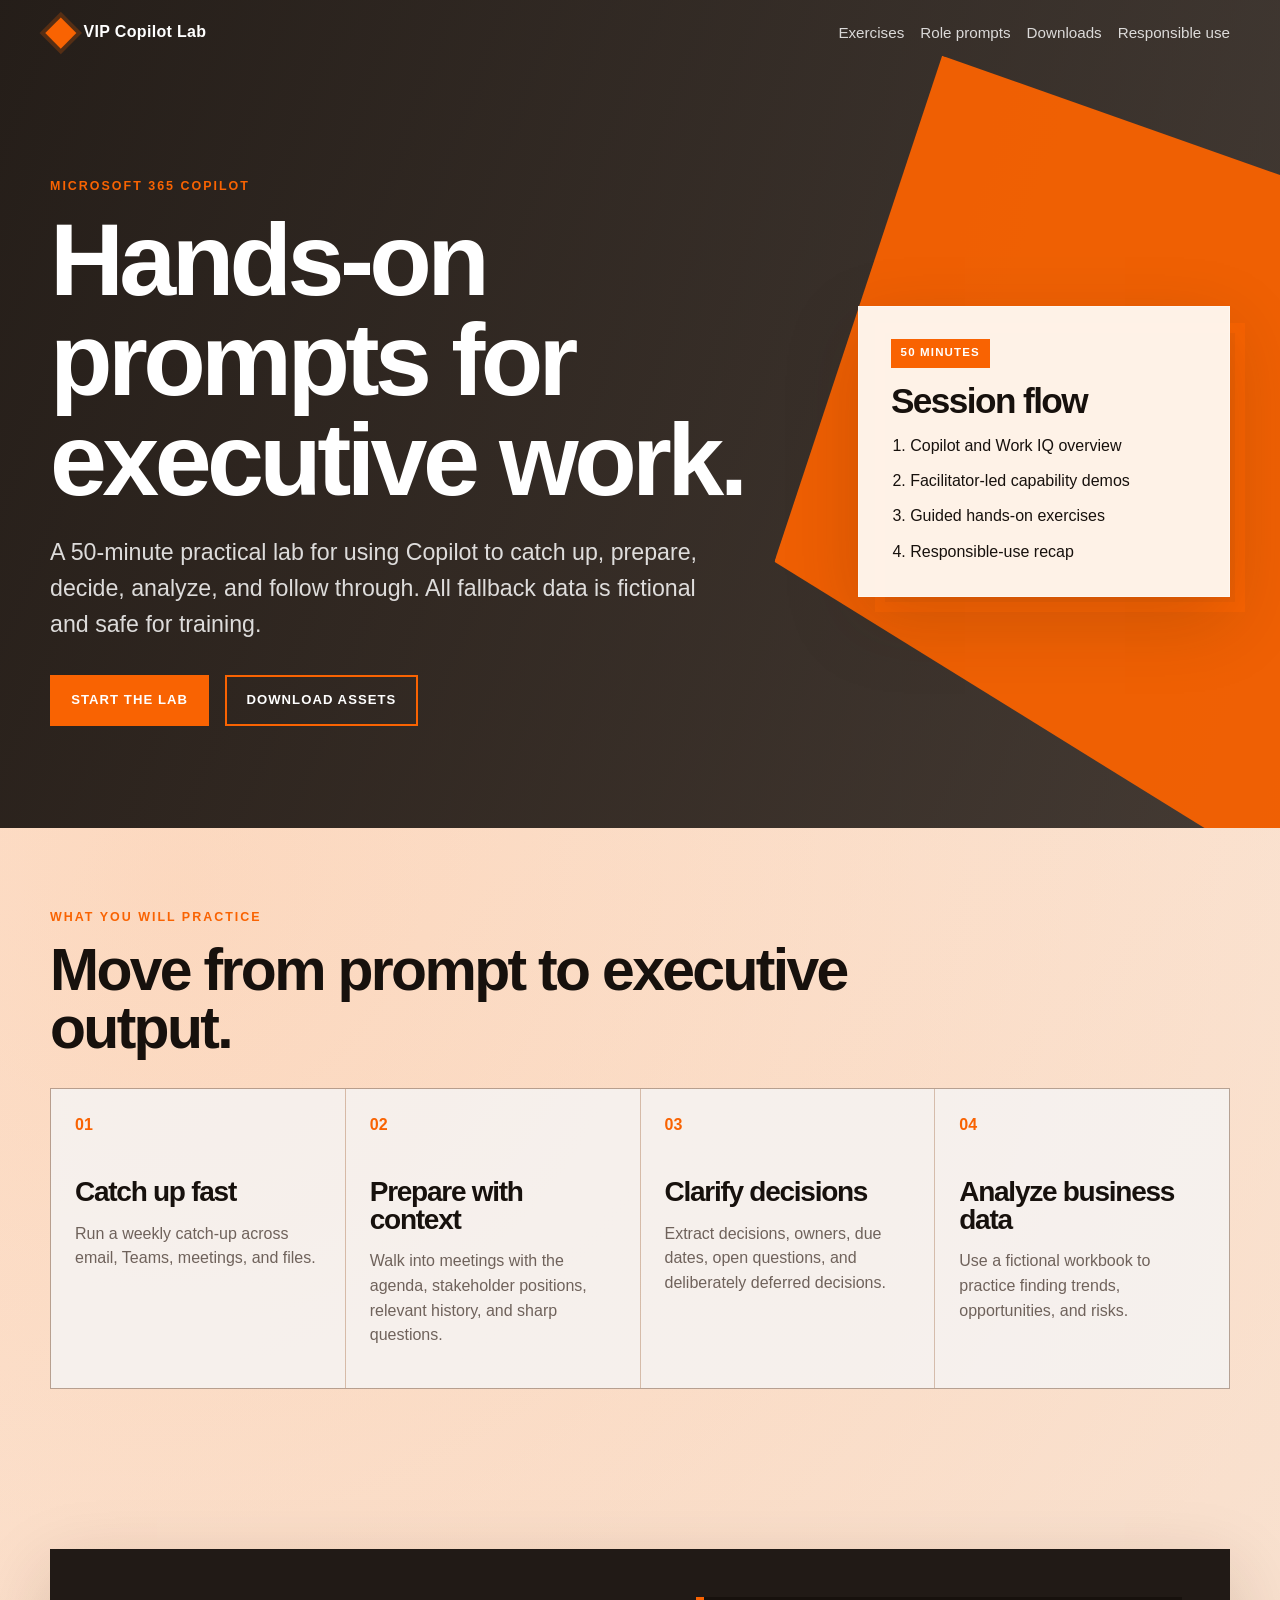
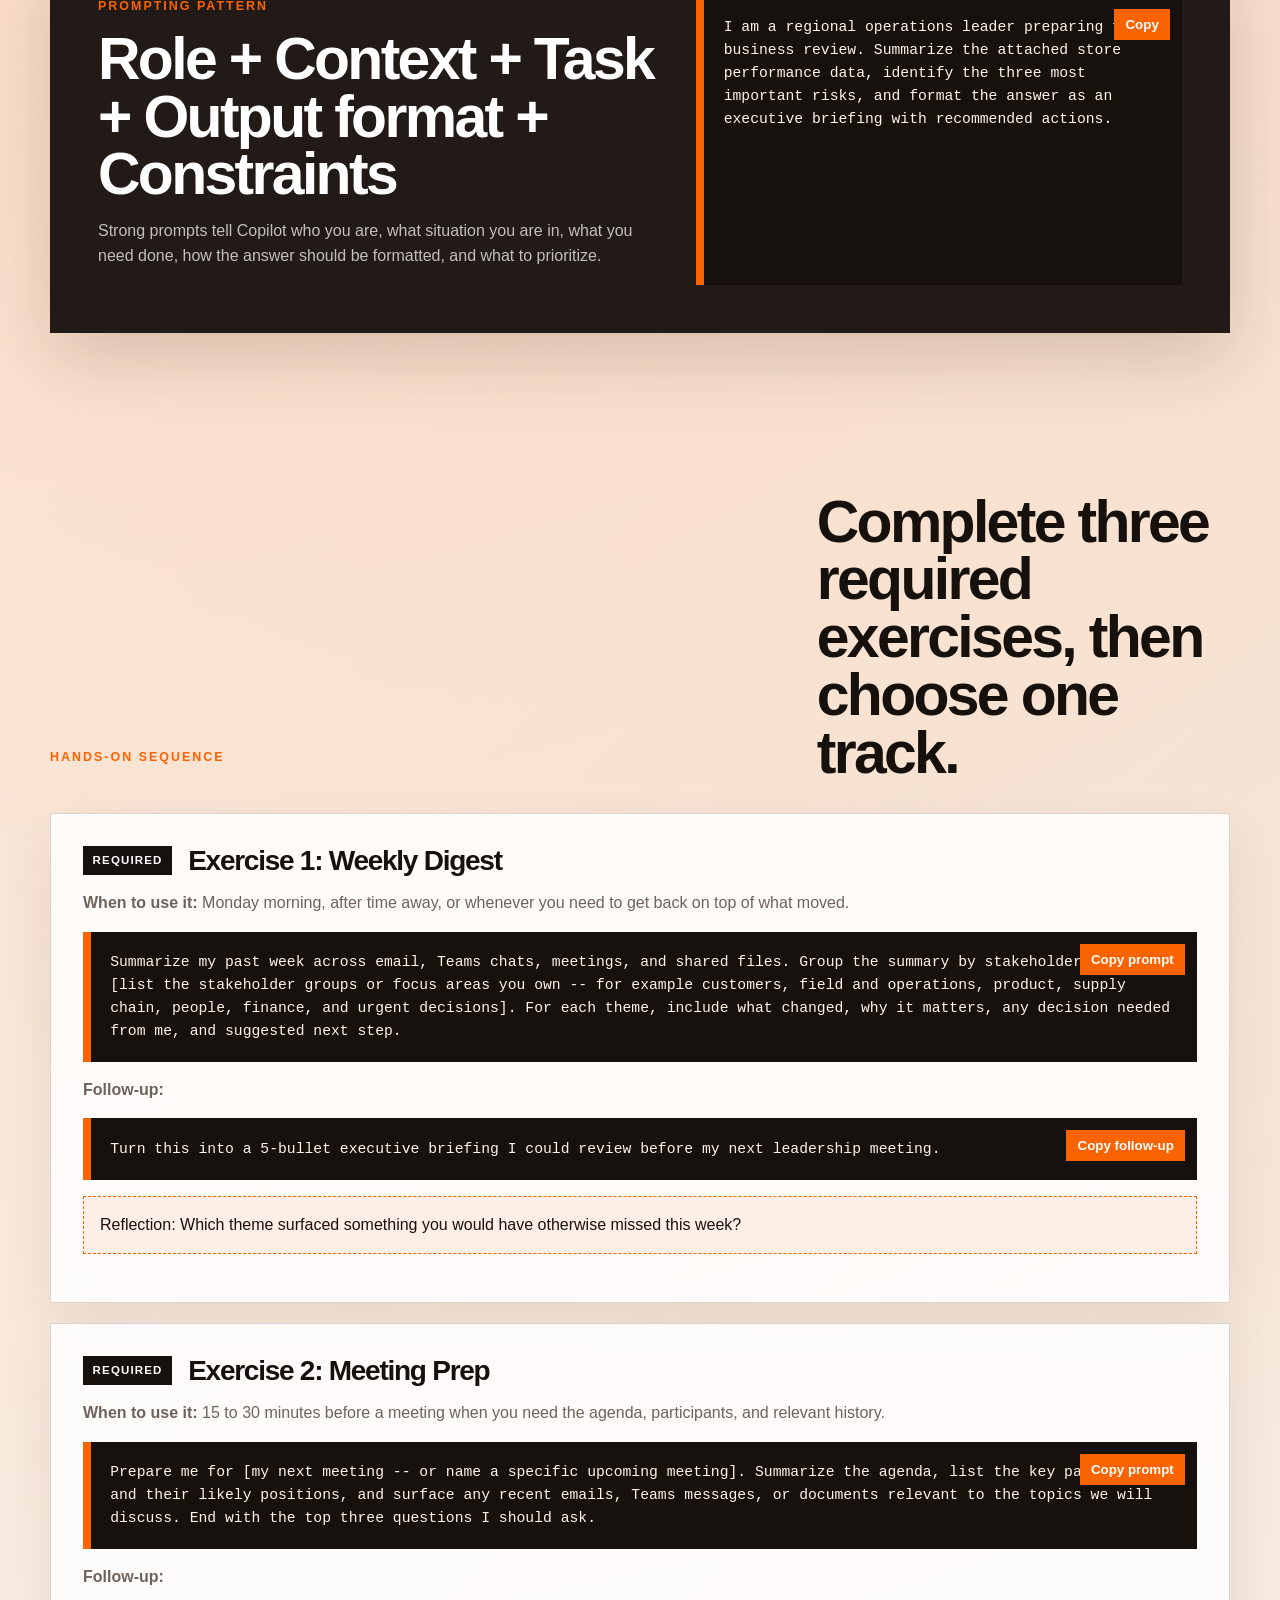
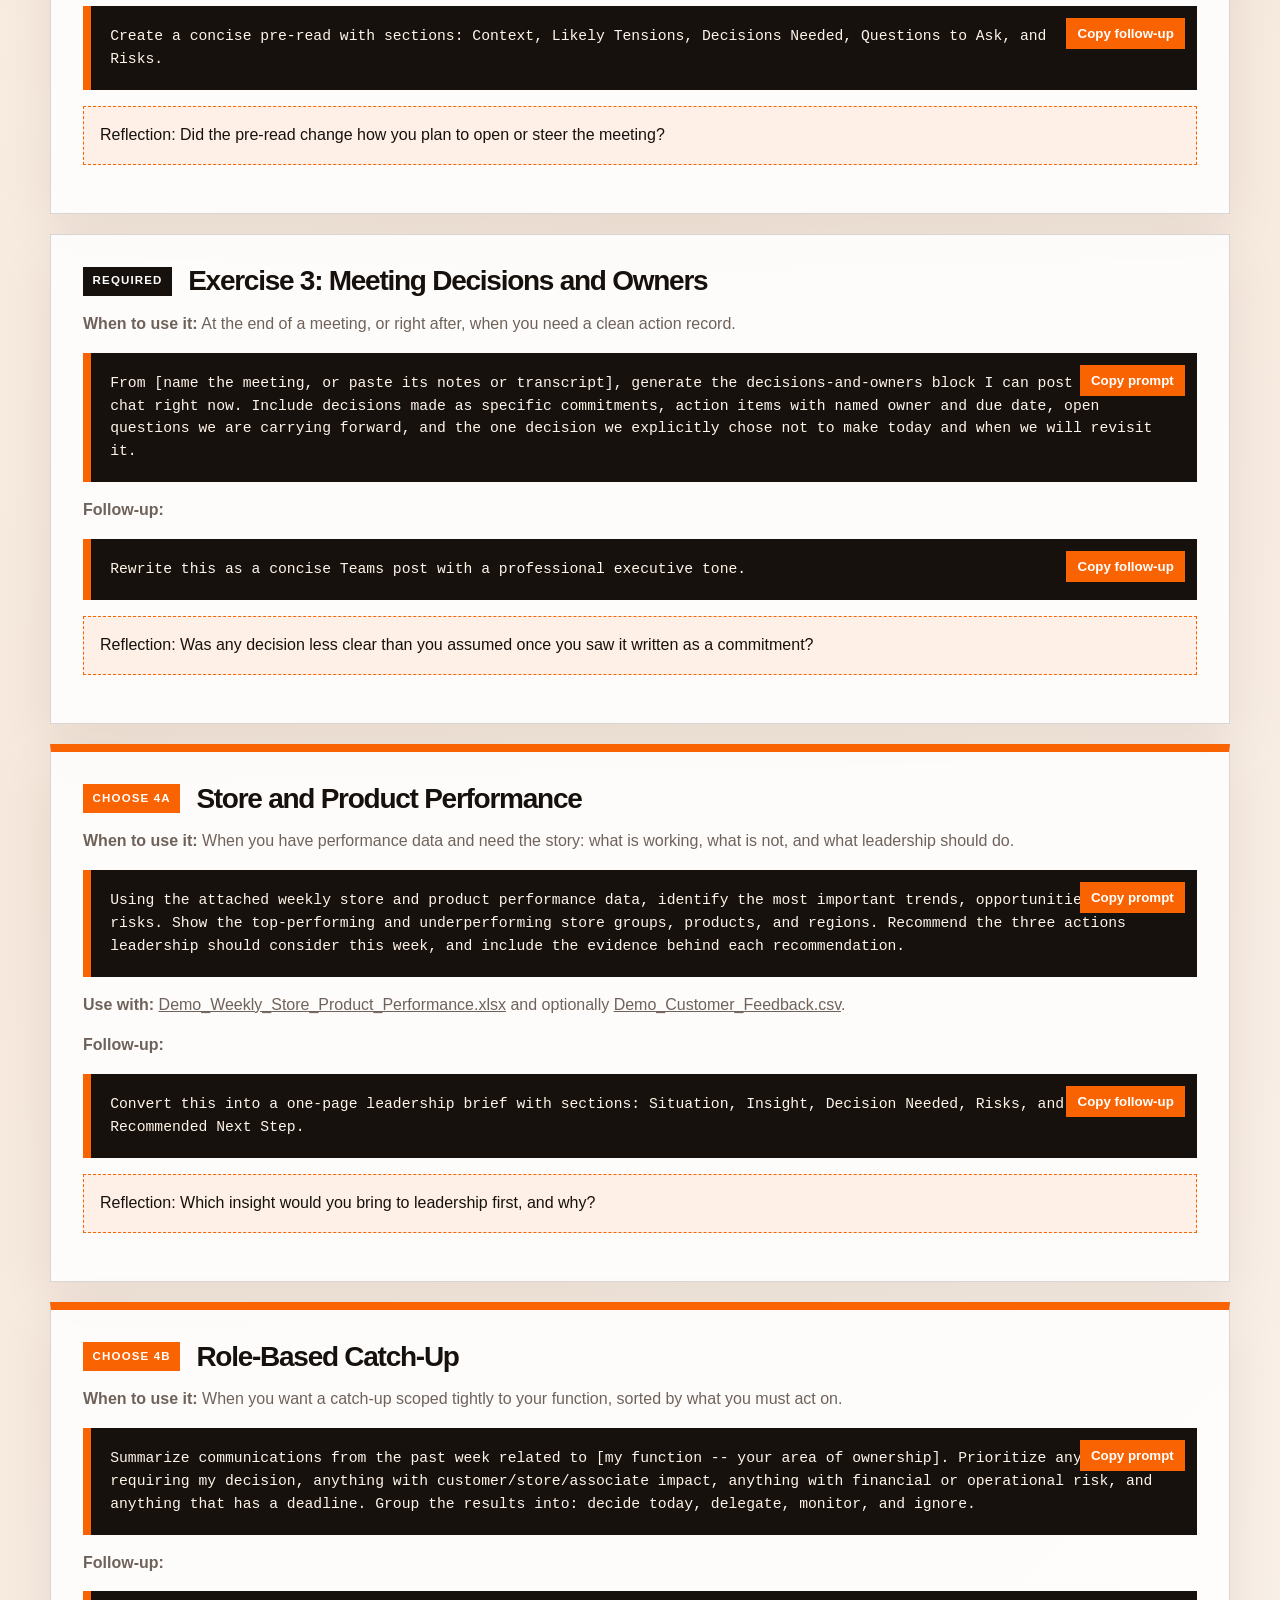
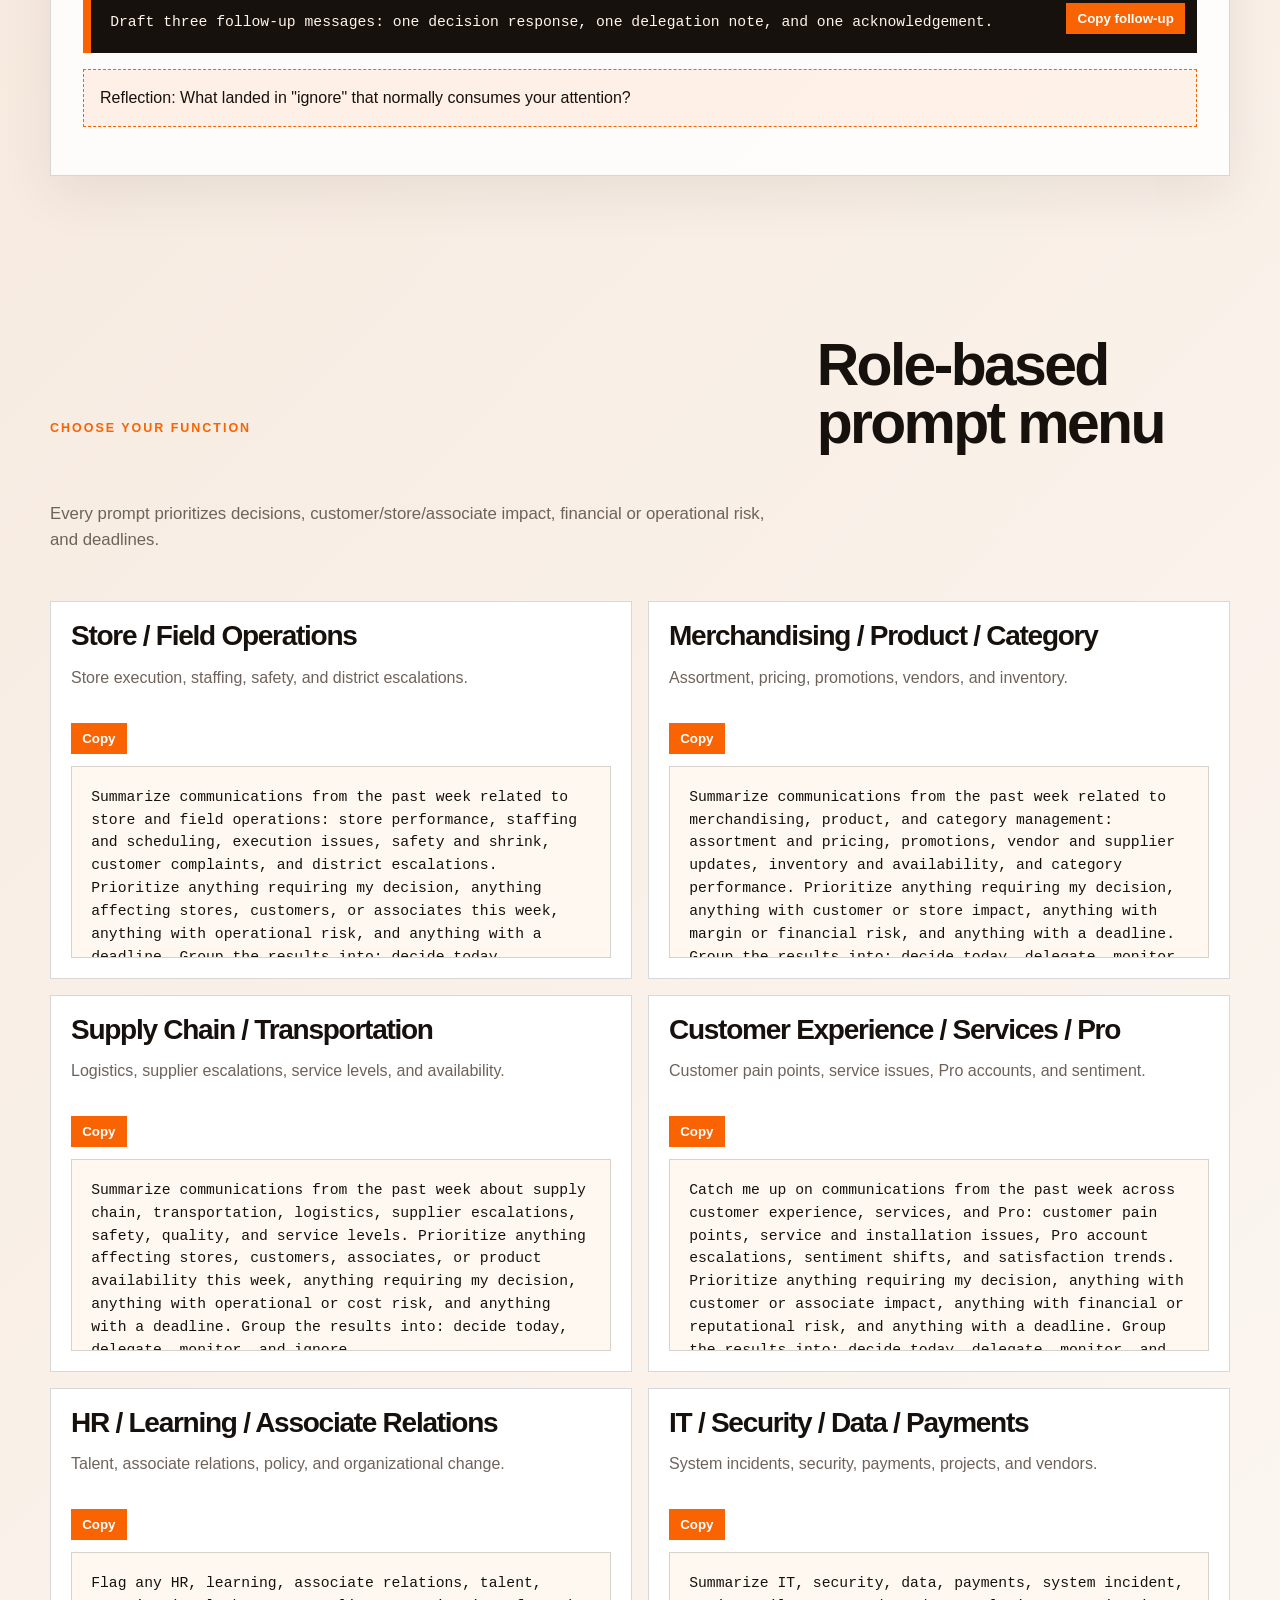
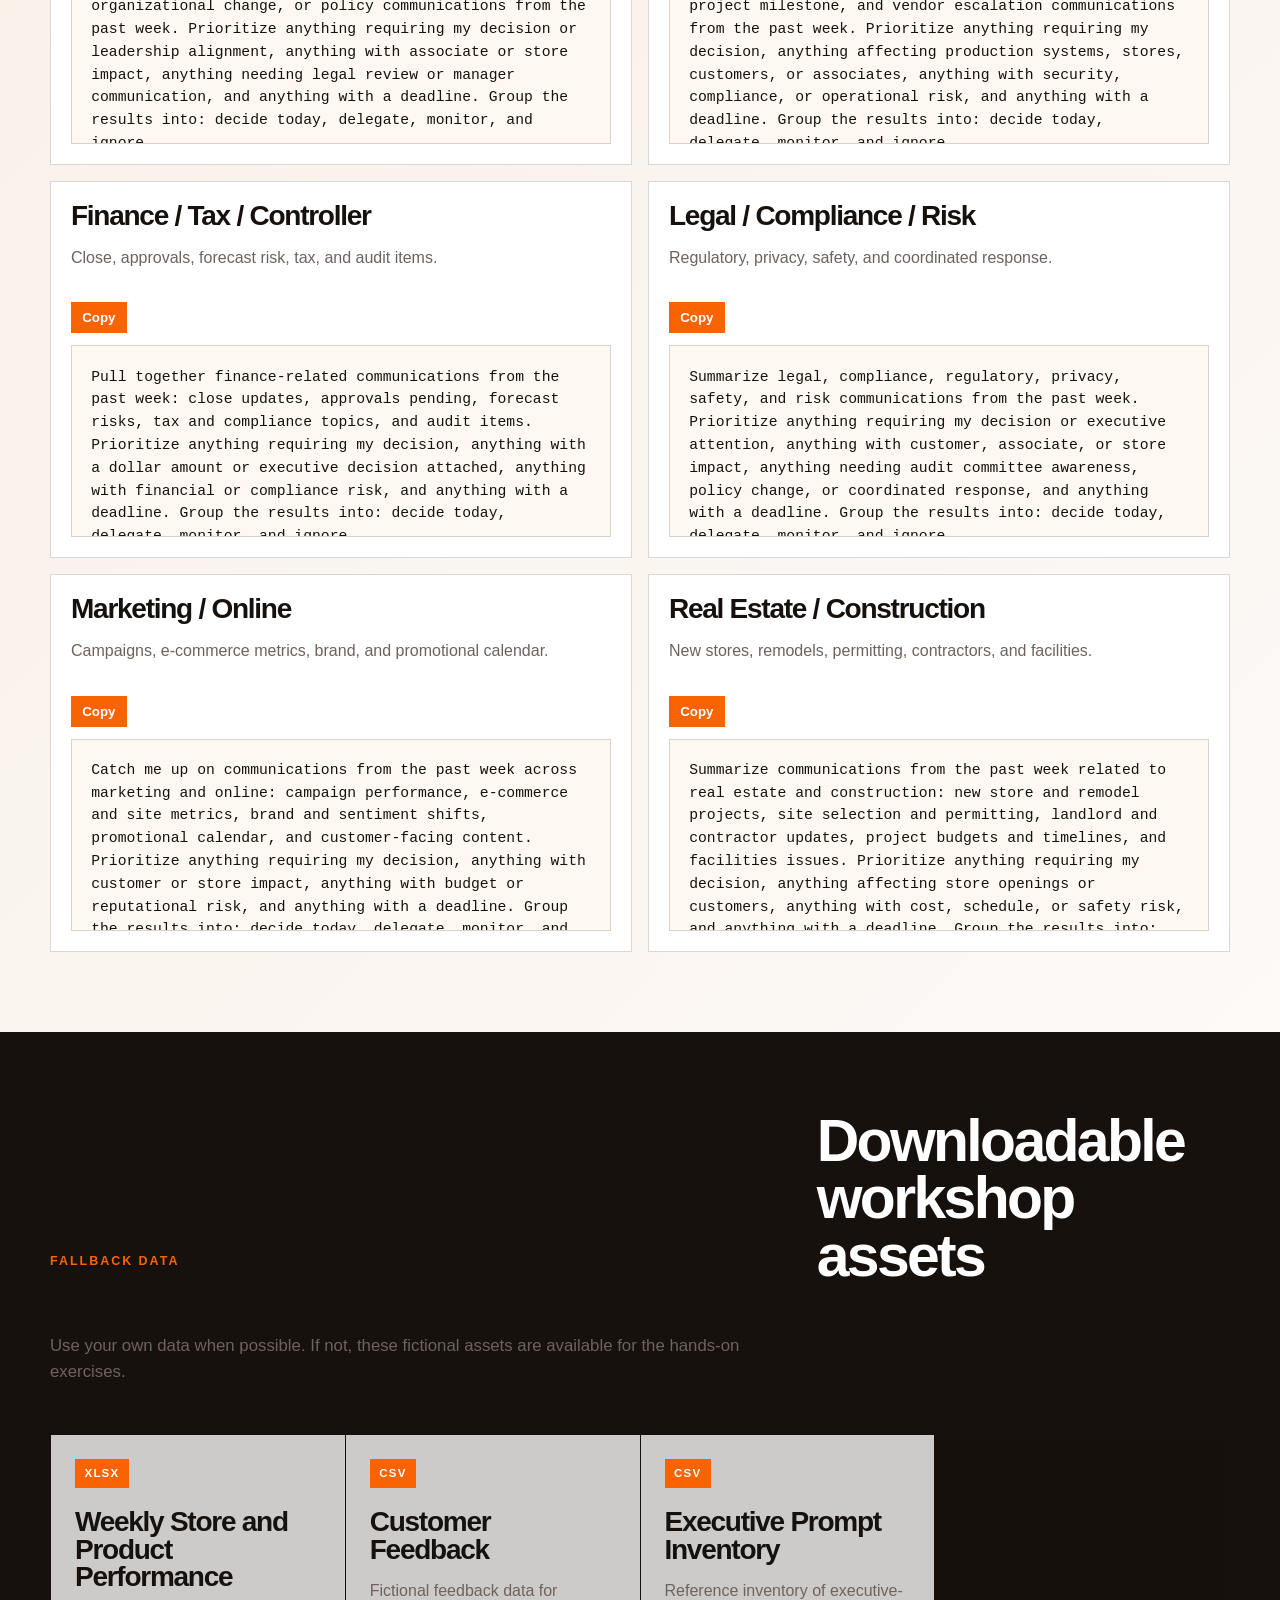
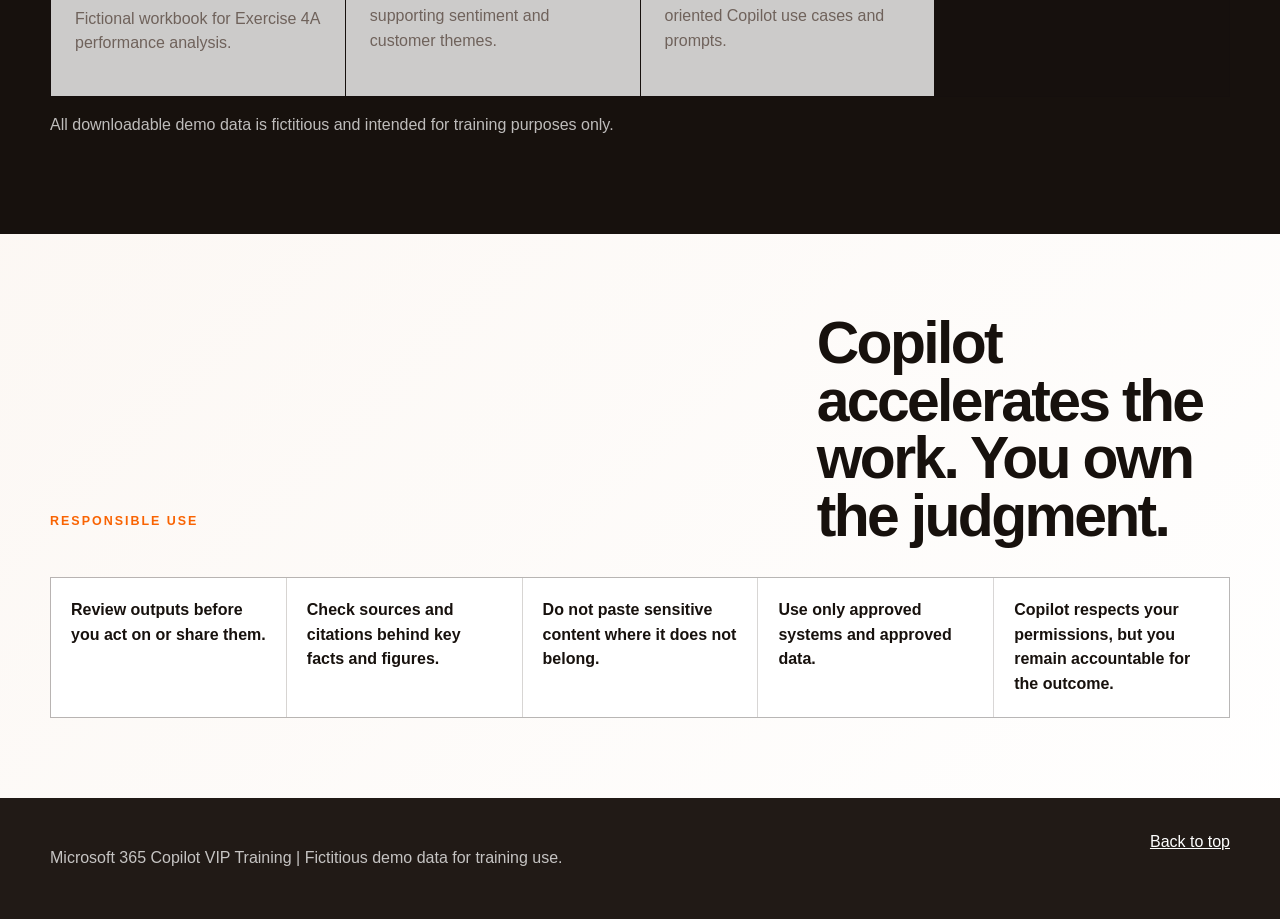
==== index.html @ 741894f3 "Create M365 Copilot VIP hands-on site Co-authored-by: Copilot <223556219+Copilot@users.noreply.githu" ====
<!doctype html>
<html lang="en">
<head>
  <meta charset="utf-8">
  <meta name="viewport" content="width=device-width, initial-scale=1">
  <title>Microsoft 365 Copilot VIP Training | Hands-On Guide</title>
  <meta name="description" content="Executive-focused Microsoft 365 Copilot hands-on training guide with prompts, role-based exercises, and downloadable demo assets.">
  <link rel="stylesheet" href="styles.css">
</head>
<body>
  <a class="skip-link" href="#main">Skip to content</a>

  <header class="site-header" id="hero">
    <nav class="nav" aria-label="Primary navigation">
      <a class="brand" href="#hero" aria-label="VIP Copilot training home">
        <span class="brand-mark" aria-hidden="true"></span>
        <span>VIP Copilot Lab</span>
      </a>
      <div class="nav-links">
        <a href="#exercises">Exercises</a>
        <a href="#roles">Role prompts</a>
        <a href="#downloads">Downloads</a>
        <a href="#responsible-use">Responsible use</a>
      </div>
    </nav>

    <section class="hero">
      <div class="hero-copy">
        <p class="eyebrow">Microsoft 365 Copilot</p>
        <h1>Hands-on prompts for executive work.</h1>
        <p class="hero-lede">
          A 50-minute practical lab for using Copilot to catch up, prepare, decide, analyze,
          and follow through. All fallback data is fictional and safe for training.
        </p>
        <div class="hero-actions">
          <a class="button primary" href="#exercises">Start the lab</a>
          <a class="button ghost" href="#downloads">Download assets</a>
        </div>
      </div>
      <aside class="session-card" aria-label="Session summary">
        <span class="card-kicker">50 minutes</span>
        <h2>Session flow</h2>
        <ol>
          <li>Copilot and Work IQ overview</li>
          <li>Facilitator-led capability demos</li>
          <li>Guided hands-on exercises</li>
          <li>Responsible-use recap</li>
        </ol>
      </aside>
    </section>
  </header>

  <main id="main">
    <section class="intro section" aria-labelledby="objectives-title">
      <div class="section-heading">
        <p class="eyebrow">What you will practice</p>
        <h2 id="objectives-title">Move from prompt to executive output.</h2>
      </div>
      <div class="objective-grid">
        <article>
          <span>01</span>
          <h3>Catch up fast</h3>
          <p>Run a weekly catch-up across email, Teams, meetings, and files.</p>
        </article>
        <article>
          <span>02</span>
          <h3>Prepare with context</h3>
          <p>Walk into meetings with the agenda, stakeholder positions, relevant history, and sharp questions.</p>
        </article>
        <article>
          <span>03</span>
          <h3>Clarify decisions</h3>
          <p>Extract decisions, owners, due dates, open questions, and deliberately deferred decisions.</p>
        </article>
        <article>
          <span>04</span>
          <h3>Analyze business data</h3>
          <p>Use a fictional workbook to practice finding trends, opportunities, and risks.</p>
        </article>
      </div>
    </section>

    <section class="pattern section" aria-labelledby="pattern-title">
      <div class="pattern-card">
        <div>
          <p class="eyebrow">Prompting pattern</p>
          <h2 id="pattern-title">Role + Context + Task + Output format + Constraints</h2>
          <p>
            Strong prompts tell Copilot who you are, what situation you are in, what you need done,
            how the answer should be formatted, and what to prioritize.
          </p>
        </div>
        <div class="example-prompt">
          <button class="copy-btn" data-copy-target="worked-example">Copy</button>
          <pre id="worked-example">I am a regional operations leader preparing for a business review. Summarize the attached store performance data, identify the three most important risks, and format the answer as an executive briefing with recommended actions.</pre>
        </div>
      </div>
    </section>

    <section class="section" id="exercises" aria-labelledby="exercises-title">
      <div class="section-heading compact">
        <p class="eyebrow">Hands-on sequence</p>
        <h2 id="exercises-title">Complete three required exercises, then choose one track.</h2>
      </div>

      <div class="exercise-list">
        <article class="exercise">
          <div class="exercise-header">
            <span class="pill required">Required</span>
            <h3>Exercise 1: Weekly Digest</h3>
          </div>
          <p><strong>When to use it:</strong> Monday morning, after time away, or whenever you need to get back on top of what moved.</p>
          <div class="prompt-block">
            <button class="copy-btn" data-copy-target="prompt-weekly">Copy prompt</button>
            <pre id="prompt-weekly">Summarize my past week across email, Teams chats, meetings, and shared files. Group the summary by stakeholder theme: [list the stakeholder groups or focus areas you own -- for example customers, field and operations, product, supply chain, people, finance, and urgent decisions]. For each theme, include what changed, why it matters, any decision needed from me, and suggested next step.</pre>
          </div>
          <p><strong>Follow-up:</strong></p>
          <div class="prompt-block small">
            <button class="copy-btn" data-copy-target="follow-weekly">Copy follow-up</button>
            <pre id="follow-weekly">Turn this into a 5-bullet executive briefing I could review before my next leadership meeting.</pre>
          </div>
          <p class="reflection">Reflection: Which theme surfaced something you would have otherwise missed this week?</p>
        </article>

        <article class="exercise">
          <div class="exercise-header">
            <span class="pill required">Required</span>
            <h3>Exercise 2: Meeting Prep</h3>
          </div>
          <p><strong>When to use it:</strong> 15 to 30 minutes before a meeting when you need the agenda, participants, and relevant history.</p>
          <div class="prompt-block">
            <button class="copy-btn" data-copy-target="prompt-meeting-prep">Copy prompt</button>
            <pre id="prompt-meeting-prep">Prepare me for [my next meeting -- or name a specific upcoming meeting]. Summarize the agenda, list the key participants and their likely positions, and surface any recent emails, Teams messages, or documents relevant to the topics we will discuss. End with the top three questions I should ask.</pre>
          </div>
          <p><strong>Follow-up:</strong></p>
          <div class="prompt-block small">
            <button class="copy-btn" data-copy-target="follow-meeting-prep">Copy follow-up</button>
            <pre id="follow-meeting-prep">Create a concise pre-read with sections: Context, Likely Tensions, Decisions Needed, Questions to Ask, and Risks.</pre>
          </div>
          <p class="reflection">Reflection: Did the pre-read change how you plan to open or steer the meeting?</p>
        </article>

        <article class="exercise">
          <div class="exercise-header">
            <span class="pill required">Required</span>
            <h3>Exercise 3: Meeting Decisions and Owners</h3>
          </div>
          <p><strong>When to use it:</strong> At the end of a meeting, or right after, when you need a clean action record.</p>
          <div class="prompt-block">
            <button class="copy-btn" data-copy-target="prompt-decisions">Copy prompt</button>
            <pre id="prompt-decisions">From [name the meeting, or paste its notes or transcript], generate the decisions-and-owners block I can post to the chat right now. Include decisions made as specific commitments, action items with named owner and due date, open questions we are carrying forward, and the one decision we explicitly chose not to make today and when we will revisit it.</pre>
          </div>
          <p><strong>Follow-up:</strong></p>
          <div class="prompt-block small">
            <button class="copy-btn" data-copy-target="follow-decisions">Copy follow-up</button>
            <pre id="follow-decisions">Rewrite this as a concise Teams post with a professional executive tone.</pre>
          </div>
          <p class="reflection">Reflection: Was any decision less clear than you assumed once you saw it written as a commitment?</p>
        </article>

        <article class="exercise featured">
          <div class="exercise-header">
            <span class="pill optional">Choose 4A</span>
            <h3>Store and Product Performance</h3>
          </div>
          <p><strong>When to use it:</strong> When you have performance data and need the story: what is working, what is not, and what leadership should do.</p>
          <div class="prompt-block">
            <button class="copy-btn" data-copy-target="prompt-store">Copy prompt</button>
            <pre id="prompt-store">Using the attached weekly store and product performance data, identify the most important trends, opportunities, and risks. Show the top-performing and underperforming store groups, products, and regions. Recommend the three actions leadership should consider this week, and include the evidence behind each recommendation.</pre>
          </div>
          <p><strong>Use with:</strong> <a href="assets/Demo_Weekly_Store_Product_Performance.xlsx" download>Demo_Weekly_Store_Product_Performance.xlsx</a> and optionally <a href="assets/Demo_Customer_Feedback.csv" download>Demo_Customer_Feedback.csv</a>.</p>
          <p><strong>Follow-up:</strong></p>
          <div class="prompt-block small">
            <button class="copy-btn" data-copy-target="follow-store">Copy follow-up</button>
            <pre id="follow-store">Convert this into a one-page leadership brief with sections: Situation, Insight, Decision Needed, Risks, and Recommended Next Step.</pre>
          </div>
          <p class="reflection">Reflection: Which insight would you bring to leadership first, and why?</p>
        </article>

        <article class="exercise featured">
          <div class="exercise-header">
            <span class="pill optional">Choose 4B</span>
            <h3>Role-Based Catch-Up</h3>
          </div>
          <p><strong>When to use it:</strong> When you want a catch-up scoped tightly to your function, sorted by what you must act on.</p>
          <div class="prompt-block">
            <button class="copy-btn" data-copy-target="prompt-role">Copy prompt</button>
            <pre id="prompt-role">Summarize communications from the past week related to [my function -- your area of ownership]. Prioritize anything requiring my decision, anything with customer/store/associate impact, anything with financial or operational risk, and anything that has a deadline. Group the results into: decide today, delegate, monitor, and ignore.</pre>
          </div>
          <p><strong>Follow-up:</strong></p>
          <div class="prompt-block small">
            <button class="copy-btn" data-copy-target="follow-role">Copy follow-up</button>
            <pre id="follow-role">Draft three follow-up messages: one decision response, one delegation note, and one acknowledgement.</pre>
          </div>
          <p class="reflection">Reflection: What landed in "ignore" that normally consumes your attention?</p>
        </article>
      </div>
    </section>

    <section class="section" id="roles" aria-labelledby="roles-title">
      <div class="section-heading compact">
        <p class="eyebrow">Choose your function</p>
        <h2 id="roles-title">Role-based prompt menu</h2>
        <p>Every prompt prioritizes decisions, customer/store/associate impact, financial or operational risk, and deadlines.</p>
      </div>
      <div class="role-grid">
        <article class="role-card">
          <h3>Store / Field Operations</h3>
          <p>Store execution, staffing, safety, and district escalations.</p>
          <button class="copy-btn inline" data-copy-target="role-ops">Copy</button>
          <pre id="role-ops">Summarize communications from the past week related to store and field operations: store performance, staffing and scheduling, execution issues, safety and shrink, customer complaints, and district escalations. Prioritize anything requiring my decision, anything affecting stores, customers, or associates this week, anything with operational risk, and anything with a deadline. Group the results into: decide today, delegate, monitor, and ignore.</pre>
        </article>
        <article class="role-card">
          <h3>Merchandising / Product / Category</h3>
          <p>Assortment, pricing, promotions, vendors, and inventory.</p>
          <button class="copy-btn inline" data-copy-target="role-merch">Copy</button>
          <pre id="role-merch">Summarize communications from the past week related to merchandising, product, and category management: assortment and pricing, promotions, vendor and supplier updates, inventory and availability, and category performance. Prioritize anything requiring my decision, anything with customer or store impact, anything with margin or financial risk, and anything with a deadline. Group the results into: decide today, delegate, monitor, and ignore.</pre>
        </article>
        <article class="role-card">
          <h3>Supply Chain / Transportation</h3>
          <p>Logistics, supplier escalations, service levels, and availability.</p>
          <button class="copy-btn inline" data-copy-target="role-supply">Copy</button>
          <pre id="role-supply">Summarize communications from the past week about supply chain, transportation, logistics, supplier escalations, safety, quality, and service levels. Prioritize anything affecting stores, customers, associates, or product availability this week, anything requiring my decision, anything with operational or cost risk, and anything with a deadline. Group the results into: decide today, delegate, monitor, and ignore.</pre>
        </article>
        <article class="role-card">
          <h3>Customer Experience / Services / Pro</h3>
          <p>Customer pain points, service issues, Pro accounts, and sentiment.</p>
          <button class="copy-btn inline" data-copy-target="role-cx">Copy</button>
          <pre id="role-cx">Catch me up on communications from the past week across customer experience, services, and Pro: customer pain points, service and installation issues, Pro account escalations, sentiment shifts, and satisfaction trends. Prioritize anything requiring my decision, anything with customer or associate impact, anything with financial or reputational risk, and anything with a deadline. Group the results into: decide today, delegate, monitor, and ignore.</pre>
        </article>
        <article class="role-card">
          <h3>HR / Learning / Associate Relations</h3>
          <p>Talent, associate relations, policy, and organizational change.</p>
          <button class="copy-btn inline" data-copy-target="role-hr">Copy</button>
          <pre id="role-hr">Flag any HR, learning, associate relations, talent, organizational change, or policy communications from the past week. Prioritize anything requiring my decision or leadership alignment, anything with associate or store impact, anything needing legal review or manager communication, and anything with a deadline. Group the results into: decide today, delegate, monitor, and ignore.</pre>
        </article>
        <article class="role-card">
          <h3>IT / Security / Data / Payments</h3>
          <p>System incidents, security, payments, projects, and vendors.</p>
          <button class="copy-btn inline" data-copy-target="role-it">Copy</button>
          <pre id="role-it">Summarize IT, security, data, payments, system incident, project milestone, and vendor escalation communications from the past week. Prioritize anything requiring my decision, anything affecting production systems, stores, customers, or associates, anything with security, compliance, or operational risk, and anything with a deadline. Group the results into: decide today, delegate, monitor, and ignore.</pre>
        </article>
        <article class="role-card">
          <h3>Finance / Tax / Controller</h3>
          <p>Close, approvals, forecast risk, tax, and audit items.</p>
          <button class="copy-btn inline" data-copy-target="role-finance">Copy</button>
          <pre id="role-finance">Pull together finance-related communications from the past week: close updates, approvals pending, forecast risks, tax and compliance topics, and audit items. Prioritize anything requiring my decision, anything with a dollar amount or executive decision attached, anything with financial or compliance risk, and anything with a deadline. Group the results into: decide today, delegate, monitor, and ignore.</pre>
        </article>
        <article class="role-card">
          <h3>Legal / Compliance / Risk</h3>
          <p>Regulatory, privacy, safety, and coordinated response.</p>
          <button class="copy-btn inline" data-copy-target="role-legal">Copy</button>
          <pre id="role-legal">Summarize legal, compliance, regulatory, privacy, safety, and risk communications from the past week. Prioritize anything requiring my decision or executive attention, anything with customer, associate, or store impact, anything needing audit committee awareness, policy change, or coordinated response, and anything with a deadline. Group the results into: decide today, delegate, monitor, and ignore.</pre>
        </article>
        <article class="role-card">
          <h3>Marketing / Online</h3>
          <p>Campaigns, e-commerce metrics, brand, and promotional calendar.</p>
          <button class="copy-btn inline" data-copy-target="role-marketing">Copy</button>
          <pre id="role-marketing">Catch me up on communications from the past week across marketing and online: campaign performance, e-commerce and site metrics, brand and sentiment shifts, promotional calendar, and customer-facing content. Prioritize anything requiring my decision, anything with customer or store impact, anything with budget or reputational risk, and anything with a deadline. Group the results into: decide today, delegate, monitor, and ignore.</pre>
        </article>
        <article class="role-card">
          <h3>Real Estate / Construction</h3>
          <p>New stores, remodels, permitting, contractors, and facilities.</p>
          <button class="copy-btn inline" data-copy-target="role-real-estate">Copy</button>
          <pre id="role-real-estate">Summarize communications from the past week related to real estate and construction: new store and remodel projects, site selection and permitting, landlord and contractor updates, project budgets and timelines, and facilities issues. Prioritize anything requiring my decision, anything affecting store openings or customers, anything with cost, schedule, or safety risk, and anything with a deadline. Group the results into: decide today, delegate, monitor, and ignore.</pre>
        </article>
      </div>
    </section>

    <section class="section downloads" id="downloads" aria-labelledby="downloads-title">
      <div class="section-heading compact">
        <p class="eyebrow">Fallback data</p>
        <h2 id="downloads-title">Downloadable workshop assets</h2>
        <p>Use your own data when possible. If not, these fictional assets are available for the hands-on exercises.</p>
      </div>
      <div class="download-grid">
        <a class="download-card" href="assets/Demo_Weekly_Store_Product_Performance.xlsx" download>
          <span class="filetype">XLSX</span>
          <h3>Weekly Store and Product Performance</h3>
          <p>Fictional workbook for Exercise 4A performance analysis.</p>
        </a>
        <a class="download-card" href="assets/Demo_Customer_Feedback.csv" download>
          <span class="filetype">CSV</span>
          <h3>Customer Feedback</h3>
          <p>Fictional feedback data for supporting sentiment and customer themes.</p>
        </a>
        <a class="download-card" href="assets/executive_use_case_prompts.csv" download>
          <span class="filetype">CSV</span>
          <h3>Executive Prompt Inventory</h3>
          <p>Reference inventory of executive-oriented Copilot use cases and prompts.</p>
        </a>
      </div>
      <p class="data-note">All downloadable demo data is fictitious and intended for training purposes only.</p>
    </section>

    <section class="section responsible" id="responsible-use" aria-labelledby="responsible-title">
      <div class="section-heading compact">
        <p class="eyebrow">Responsible use</p>
        <h2 id="responsible-title">Copilot accelerates the work. You own the judgment.</h2>
      </div>
      <ul class="responsible-list">
        <li>Review outputs before you act on or share them.</li>
        <li>Check sources and citations behind key facts and figures.</li>
        <li>Do not paste sensitive content where it does not belong.</li>
        <li>Use only approved systems and approved data.</li>
        <li>Copilot respects your permissions, but you remain accountable for the outcome.</li>
      </ul>
    </section>
  </main>

  <footer class="footer">
    <p>Microsoft 365 Copilot VIP Training | Fictitious demo data for training use.</p>
    <a href="#hero">Back to top</a>
  </footer>

  <script src="script.js"></script>
</body>
</html>
---- styles.css ----
:root {
  --orange: #f96302;
  --orange-dark: #c94f00;
  --ink: #17110d;
  --charcoal: #211a16;
  --paper: #fff8f1;
  --white: #ffffff;
  --sand: #f2e5d8;
  --ash: #6f625b;
  --line: rgba(23, 17, 13, 0.16);
  --shadow: 0 24px 70px rgba(50, 28, 12, 0.18);
}

* {
  box-sizing: border-box;
}

html {
  scroll-behavior: smooth;
}

body {
  margin: 0;
  color: var(--ink);
  background:
    radial-gradient(circle at 14% 10%, rgba(249, 99, 2, 0.20), transparent 30%),
    linear-gradient(135deg, #fffaf4 0%, #f6e8dc 40%, #ffffff 100%);
  font-family: "Aptos", "Segoe UI Variable Text", "Segoe UI", sans-serif;
  line-height: 1.55;
}

a {
  color: inherit;
}

.skip-link {
  position: absolute;
  left: -999px;
  top: 1rem;
  z-index: 10;
  padding: 0.75rem 1rem;
  background: var(--ink);
  color: var(--white);
}

.skip-link:focus {
  left: 1rem;
}

.site-header {
  min-height: 92vh;
  background:
    linear-gradient(112deg, rgba(23, 17, 13, 0.94), rgba(23, 17, 13, 0.80)),
    repeating-linear-gradient(90deg, rgba(255,255,255,0.05) 0 1px, transparent 1px 90px);
  color: var(--white);
  overflow: hidden;
  position: relative;
}

.site-header::after {
  content: "";
  position: absolute;
  width: 46rem;
  height: 46rem;
  right: -16rem;
  top: 7rem;
  background: var(--orange);
  transform: rotate(12deg);
  opacity: 0.95;
  clip-path: polygon(8% 0, 100% 12%, 78% 100%, 0 72%);
}

.nav {
  position: relative;
  z-index: 2;
  display: flex;
  align-items: center;
  justify-content: space-between;
  gap: 1rem;
  width: min(1180px, calc(100% - 2rem));
  margin: 0 auto;
  padding: 1.25rem 0;
}

.brand,
.nav-links {
  display: flex;
  align-items: center;
}

.brand {
  gap: 0.75rem;
  text-decoration: none;
  font-weight: 800;
  letter-spacing: 0.02em;
}

.brand-mark {
  width: 1.35rem;
  height: 1.35rem;
  background: var(--orange);
  display: inline-block;
  transform: rotate(45deg);
  box-shadow: 0 0 0 4px rgba(249, 99, 2, 0.22);
}

.nav-links {
  gap: 1rem;
  flex-wrap: wrap;
  justify-content: flex-end;
}

.nav-links a {
  color: rgba(255, 255, 255, 0.82);
  text-decoration: none;
  font-size: 0.95rem;
}

.nav-links a:hover,
.nav-links a:focus {
  color: var(--white);
}

.hero {
  position: relative;
  z-index: 2;
  width: min(1180px, calc(100% - 2rem));
  margin: 0 auto;
  display: grid;
  grid-template-columns: minmax(0, 1.1fr) minmax(320px, 0.55fr);
  gap: 4rem;
  align-items: center;
  padding: 7rem 0 6rem;
}

.eyebrow {
  margin: 0 0 0.85rem;
  color: var(--orange);
  font-weight: 900;
  text-transform: uppercase;
  letter-spacing: 0.16em;
  font-size: 0.78rem;
}

h1,
h2,
h3 {
  line-height: 0.98;
  letter-spacing: -0.045em;
  margin: 0;
  font-family: "Aptos Display", "Segoe UI Variable Display", "Segoe UI", sans-serif;
}

h1 {
  font-size: clamp(3.2rem, 8vw, 7rem);
  max-width: 840px;
}

h2 {
  font-size: clamp(2rem, 4.6vw, 4rem);
}

h3 {
  font-size: clamp(1.25rem, 2.4vw, 1.75rem);
}

.hero-lede {
  max-width: 680px;
  font-size: clamp(1.1rem, 2vw, 1.45rem);
  color: rgba(255, 255, 255, 0.84);
  margin: 1.5rem 0 0;
}

.hero-actions {
  display: flex;
  gap: 1rem;
  flex-wrap: wrap;
  margin-top: 2rem;
}

.button {
  display: inline-flex;
  align-items: center;
  justify-content: center;
  min-height: 3rem;
  padding: 0.85rem 1.2rem;
  border: 2px solid var(--orange);
  text-decoration: none;
  font-weight: 850;
  text-transform: uppercase;
  letter-spacing: 0.08em;
  font-size: 0.82rem;
}

.button.primary {
  background: var(--orange);
  color: var(--white);
}

.button.ghost {
  color: var(--white);
}

.session-card {
  position: relative;
  background: rgba(255, 248, 241, 0.96);
  color: var(--ink);
  padding: 2rem;
  box-shadow: var(--shadow);
  border: 1px solid rgba(255, 255, 255, 0.35);
}

.session-card::before {
  content: "";
  position: absolute;
  inset: 0;
  border: 10px solid var(--orange);
  transform: translate(16px, 16px);
  z-index: -1;
}

.card-kicker,
.pill,
.filetype {
  display: inline-flex;
  width: fit-content;
  padding: 0.35rem 0.6rem;
  background: var(--orange);
  color: var(--white);
  text-transform: uppercase;
  letter-spacing: 0.1em;
  font-weight: 900;
  font-size: 0.72rem;
}

.session-card h2 {
  margin: 1rem 0;
  font-size: 2.2rem;
}

.session-card ol {
  padding-left: 1.2rem;
  margin: 0;
}

.session-card li + li {
  margin-top: 0.65rem;
}

.section {
  width: min(1180px, calc(100% - 2rem));
  margin: 0 auto;
  padding: 5rem 0;
}

.section-heading {
  max-width: 820px;
  margin-bottom: 2rem;
}

.section-heading.compact {
  display: grid;
  grid-template-columns: minmax(0, 0.8fr) minmax(280px, 0.45fr);
  gap: 2rem;
  max-width: none;
  align-items: end;
}

.section-heading.compact p:not(.eyebrow) {
  color: var(--ash);
  font-size: 1.05rem;
}

.objective-grid,
.download-grid {
  display: grid;
  grid-template-columns: repeat(4, minmax(0, 1fr));
  gap: 1px;
  background: var(--line);
  border: 1px solid var(--line);
}

.objective-grid article,
.download-card {
  background: rgba(255, 255, 255, 0.78);
  padding: 1.5rem;
}

.objective-grid span {
  display: block;
  color: var(--orange);
  font-weight: 900;
  margin-bottom: 2.5rem;
}

.objective-grid p,
.download-card p,
.exercise p,
.role-card p {
  color: var(--ash);
}

.pattern-card {
  background: var(--charcoal);
  color: var(--white);
  padding: clamp(1.5rem, 4vw, 3rem);
  display: grid;
  grid-template-columns: minmax(0, 0.7fr) minmax(320px, 0.6fr);
  gap: 2rem;
  box-shadow: var(--shadow);
}

.pattern-card p:not(.eyebrow) {
  color: rgba(255, 255, 255, 0.72);
}

.example-prompt,
.prompt-block {
  position: relative;
  background: var(--ink);
  color: #fff4ea;
  border-left: 8px solid var(--orange);
}

pre {
  margin: 0;
  padding: 1.2rem;
  white-space: pre-wrap;
  word-wrap: break-word;
  font-family: "Cascadia Code", "Consolas", monospace;
  font-size: 0.92rem;
}

.copy-btn {
  position: absolute;
  top: 0.75rem;
  right: 0.75rem;
  border: 0;
  background: var(--orange);
  color: var(--white);
  padding: 0.5rem 0.7rem;
  font-weight: 850;
  cursor: pointer;
}

.copy-btn:hover,
.copy-btn:focus {
  background: var(--orange-dark);
}

.copy-btn.inline {
  position: static;
  margin: 1rem 0 0.75rem;
}

.exercise-list {
  display: grid;
  gap: 1.25rem;
}

.exercise {
  background: rgba(255, 255, 255, 0.86);
  border: 1px solid var(--line);
  padding: clamp(1.25rem, 3vw, 2rem);
  box-shadow: 0 18px 50px rgba(50, 28, 12, 0.08);
}

.exercise.featured {
  border-top: 8px solid var(--orange);
}

.exercise-header {
  display: flex;
  gap: 1rem;
  align-items: center;
  flex-wrap: wrap;
  margin-bottom: 1rem;
}

.pill.required {
  background: var(--ink);
}

.pill.optional {
  background: var(--orange);
}

.prompt-block.small pre {
  padding-right: 7rem;
}

.reflection {
  padding: 1rem;
  border: 1px dashed var(--orange);
  background: rgba(249, 99, 2, 0.08);
  color: var(--ink) !important;
}

.role-grid {
  display: grid;
  grid-template-columns: repeat(2, minmax(0, 1fr));
  gap: 1rem;
}

.role-card {
  padding: 1.25rem;
  background: var(--white);
  border: 1px solid var(--line);
}

.role-card pre {
  max-height: 12rem;
  overflow: auto;
  background: #fff8f1;
  color: var(--ink);
  border: 1px solid var(--line);
}

.downloads {
  width: 100%;
  max-width: none;
  padding-left: max(1rem, calc((100% - 1180px) / 2));
  padding-right: max(1rem, calc((100% - 1180px) / 2));
  background: var(--ink);
  color: var(--white);
}

.download-card {
  min-height: 13rem;
  text-decoration: none;
  transition: transform 180ms ease, background 180ms ease;
}

.download-card:hover,
.download-card:focus {
  transform: translateY(-6px);
  background: #fff2e5;
}

.download-card h3 {
  margin-top: 1.25rem;
  color: var(--ink);
}

.data-note {
  color: rgba(255, 255, 255, 0.72);
}

.responsible-list {
  display: grid;
  grid-template-columns: repeat(5, minmax(0, 1fr));
  gap: 1px;
  padding: 0;
  margin: 0;
  list-style: none;
  background: var(--line);
  border: 1px solid var(--line);
}

.responsible-list li {
  background: var(--white);
  padding: 1.25rem;
  min-height: 8rem;
  font-weight: 700;
}

.footer {
  display: flex;
  justify-content: space-between;
  gap: 1rem;
  flex-wrap: wrap;
  padding: 2rem max(1rem, calc((100% - 1180px) / 2));
  background: var(--charcoal);
  color: rgba(255, 255, 255, 0.74);
}

.footer a {
  color: var(--white);
}

@media (max-width: 900px) {
  .hero,
  .pattern-card,
  .section-heading.compact {
    grid-template-columns: 1fr;
  }

  .site-header::after {
    opacity: 0.25;
  }

  .objective-grid,
  .download-grid,
  .responsible-list {
    grid-template-columns: repeat(2, minmax(0, 1fr));
  }

  .role-grid {
    grid-template-columns: 1fr;
  }
}

@media (max-width: 640px) {
  .nav {
    align-items: flex-start;
    flex-direction: column;
  }

  .hero {
    padding-top: 4rem;
  }

  .objective-grid,
  .download-grid,
  .responsible-list {
    grid-template-columns: 1fr;
  }

  pre {
    font-size: 0.82rem;
  }
}
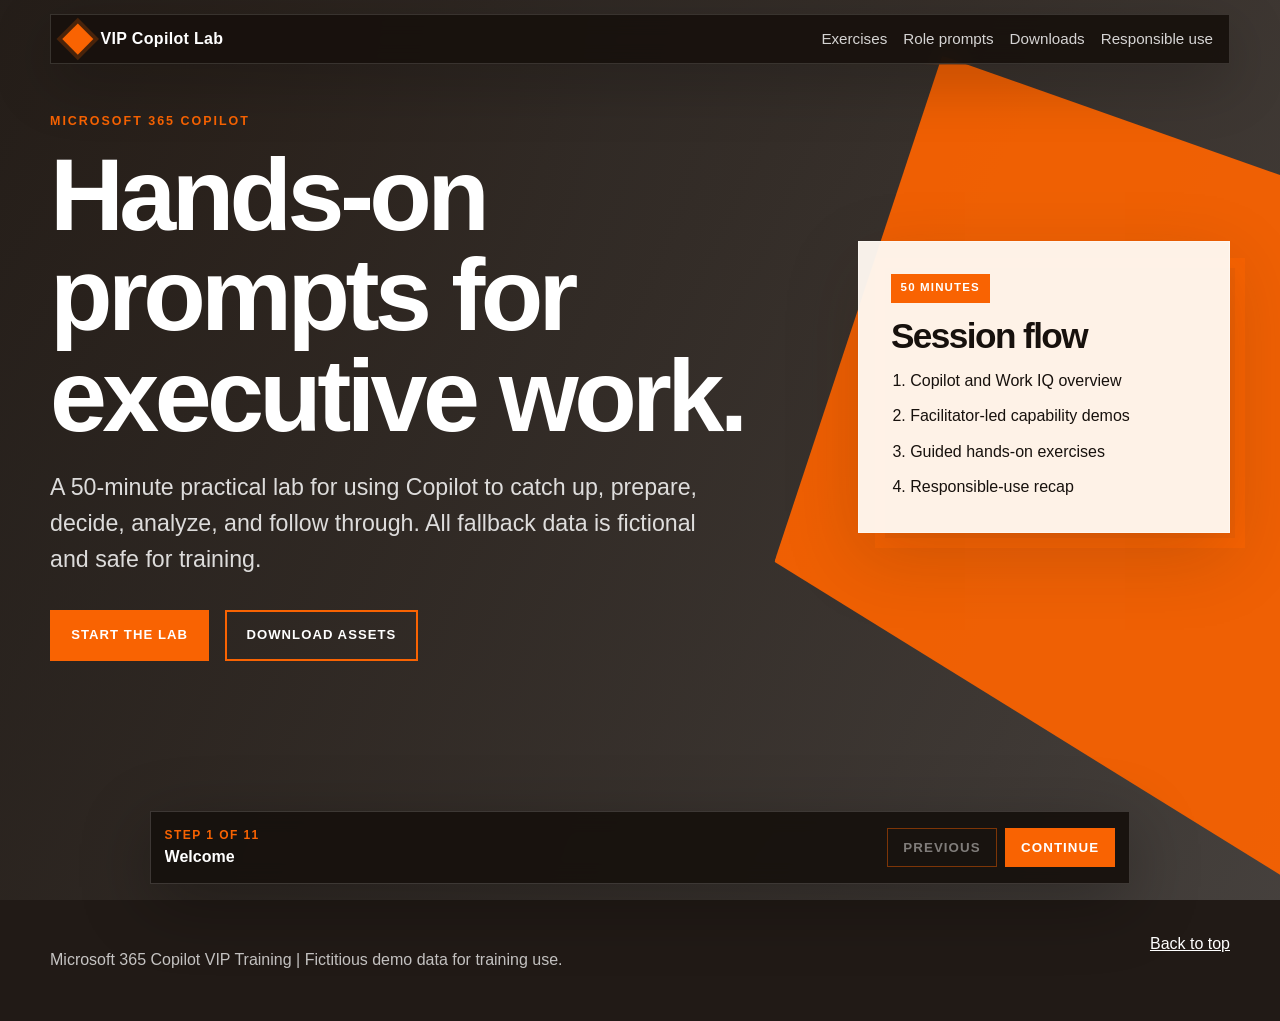
==== commit a12391ab: "Improve hands-on site guided flow Co-authored-by: Copilot <223556219+Copilot@users.noreply.github.co" ====
--- a/index.html
+++ b/index.html
@@ -10,7 +10,7 @@
 <body>
   <a class="skip-link" href="#main">Skip to content</a>
 
-  <header class="site-header" id="hero">
+  <header class="site-header step-panel" id="hero" data-step-title="Welcome">
     <nav class="nav" aria-label="Primary navigation">
       <a class="brand" href="#hero" aria-label="VIP Copilot training home">
         <span class="brand-mark" aria-hidden="true"></span>
@@ -33,7 +33,7 @@
           and follow through. All fallback data is fictional and safe for training.
         </p>
         <div class="hero-actions">
-          <a class="button primary" href="#exercises">Start the lab</a>
+          <a class="button primary" href="#exercises" data-guide-next>Start the lab</a>
           <a class="button ghost" href="#downloads">Download assets</a>
         </div>
       </div>
@@ -51,7 +51,7 @@
   </header>
 
   <main id="main">
-    <section class="intro section" aria-labelledby="objectives-title">
+    <section class="intro section step-panel" aria-labelledby="objectives-title" data-step-title="Objectives">
       <div class="section-heading">
         <p class="eyebrow">What you will practice</p>
         <h2 id="objectives-title">Move from prompt to executive output.</h2>
@@ -80,7 +80,7 @@
       </div>
     </section>
 
-    <section class="pattern section" aria-labelledby="pattern-title">
+    <section class="pattern section step-panel" aria-labelledby="pattern-title" data-step-title="Prompting pattern">
       <div class="pattern-card">
         <div>
           <p class="eyebrow">Prompting pattern</p>
@@ -97,14 +97,14 @@
       </div>
     </section>
 
-    <section class="section" id="exercises" aria-labelledby="exercises-title">
+    <section class="section step-panel" id="exercises" aria-labelledby="exercises-title" data-step-title="Hands-on exercises">
       <div class="section-heading compact">
         <p class="eyebrow">Hands-on sequence</p>
         <h2 id="exercises-title">Complete three required exercises, then choose one track.</h2>
       </div>
 
       <div class="exercise-list">
-        <article class="exercise">
+        <article class="exercise" data-exercise-title="Exercise 1: Weekly Digest">
           <div class="exercise-header">
             <span class="pill required">Required</span>
             <h3>Exercise 1: Weekly Digest</h3>
@@ -122,7 +122,7 @@
           <p class="reflection">Reflection: Which theme surfaced something you would have otherwise missed this week?</p>
         </article>
 
-        <article class="exercise">
+        <article class="exercise" data-exercise-title="Exercise 2: Meeting Prep">
           <div class="exercise-header">
             <span class="pill required">Required</span>
             <h3>Exercise 2: Meeting Prep</h3>
@@ -140,7 +140,7 @@
           <p class="reflection">Reflection: Did the pre-read change how you plan to open or steer the meeting?</p>
         </article>
 
-        <article class="exercise">
+        <article class="exercise" data-exercise-title="Exercise 3: Meeting Decisions and Owners">
           <div class="exercise-header">
             <span class="pill required">Required</span>
             <h3>Exercise 3: Meeting Decisions and Owners</h3>
@@ -158,7 +158,7 @@
           <p class="reflection">Reflection: Was any decision less clear than you assumed once you saw it written as a commitment?</p>
         </article>
 
-        <article class="exercise featured">
+        <article class="exercise featured" data-exercise-title="Option 4A: Store and Product Performance">
           <div class="exercise-header">
             <span class="pill optional">Choose 4A</span>
             <h3>Store and Product Performance</h3>
@@ -177,7 +177,7 @@
           <p class="reflection">Reflection: Which insight would you bring to leadership first, and why?</p>
         </article>
 
-        <article class="exercise featured">
+        <article class="exercise featured" data-exercise-title="Option 4B: Role-Based Catch-Up">
           <div class="exercise-header">
             <span class="pill optional">Choose 4B</span>
             <h3>Role-Based Catch-Up</h3>
@@ -197,7 +197,7 @@
       </div>
     </section>
 
-    <section class="section" id="roles" aria-labelledby="roles-title">
+    <section class="section step-panel" id="roles" aria-labelledby="roles-title" data-step-title="Role-based prompts">
       <div class="section-heading compact">
         <p class="eyebrow">Choose your function</p>
         <h2 id="roles-title">Role-based prompt menu</h2>
@@ -267,7 +267,7 @@
       </div>
     </section>
 
-    <section class="section downloads" id="downloads" aria-labelledby="downloads-title">
+    <section class="section downloads step-panel" id="downloads" aria-labelledby="downloads-title" data-step-title="Downloads">
       <div class="section-heading compact">
         <p class="eyebrow">Fallback data</p>
         <h2 id="downloads-title">Downloadable workshop assets</h2>
@@ -293,7 +293,7 @@
       <p class="data-note">All downloadable demo data is fictitious and intended for training purposes only.</p>
     </section>
 
-    <section class="section responsible" id="responsible-use" aria-labelledby="responsible-title">
+    <section class="section responsible step-panel" id="responsible-use" aria-labelledby="responsible-title" data-step-title="Responsible use">
       <div class="section-heading compact">
         <p class="eyebrow">Responsible use</p>
         <h2 id="responsible-title">Copilot accelerates the work. You own the judgment.</h2>
@@ -313,6 +313,17 @@
     <a href="#hero">Back to top</a>
   </footer>
 
+  <div class="guide-controls" hidden>
+    <div class="guide-progress" aria-live="polite">
+      <span class="guide-step-count">Step 1 of 10</span>
+      <strong class="guide-step-title">Welcome</strong>
+    </div>
+    <div class="guide-actions">
+      <button class="guide-button secondary" type="button" data-guide-prev>Previous</button>
+      <button class="guide-button primary" type="button" data-guide-continue>Continue</button>
+    </div>
+  </div>
+
   <script src="script.js"></script>
 </body>
 </html>
--- a/styles.css
+++ b/styles.css
@@ -259,16 +259,18 @@
 }
 
 .section-heading.compact {
-  display: grid;
-  grid-template-columns: minmax(0, 0.8fr) minmax(280px, 0.45fr);
-  gap: 2rem;
-  max-width: none;
-  align-items: end;
+  display: block;
+  max-width: 900px;
+}
+
+.section-heading.compact h2 {
+  max-width: 840px;
 }
 
 .section-heading.compact p:not(.eyebrow) {
   color: var(--ash);
   font-size: 1.05rem;
+  max-width: 680px;
 }
 
 .objective-grid,
@@ -331,6 +333,12 @@
   font-size: 0.92rem;
 }
 
+.example-prompt pre,
+.prompt-block pre {
+  padding-top: 3.7rem;
+  padding-right: 1.35rem;
+}
+
 .copy-btn {
   position: absolute;
   top: 0.75rem;
@@ -341,6 +349,7 @@
   padding: 0.5rem 0.7rem;
   font-weight: 850;
   cursor: pointer;
+  z-index: 2;
 }
 
 .copy-btn:hover,
@@ -386,7 +395,7 @@
 }
 
 .prompt-block.small pre {
-  padding-right: 7rem;
+  padding-top: 3.7rem;
 }
 
 .reflection {
@@ -478,10 +487,179 @@
   color: var(--white);
 }
 
+body.guided-mode {
+  min-height: 100vh;
+  overflow-x: hidden;
+}
+
+body.guided-mode .step-panel {
+  display: none;
+}
+
+body.guided-mode .step-panel.is-active-step {
+  display: block;
+}
+
+body.guided-mode .site-header.step-panel {
+  display: block;
+  min-height: 0;
+  overflow: visible;
+  background: transparent;
+}
+
+body.guided-mode .site-header.step-panel::after {
+  display: none;
+}
+
+body.guided-mode .site-header.step-panel .nav {
+  position: fixed;
+  top: 0.85rem;
+  left: 50%;
+  z-index: 25;
+  transform: translateX(-50%);
+  padding: 0.75rem 1rem;
+  background: rgba(23, 17, 13, 0.92);
+  border: 1px solid rgba(255, 255, 255, 0.14);
+  box-shadow: 0 18px 60px rgba(0, 0, 0, 0.22);
+  backdrop-filter: blur(10px);
+}
+
+body.guided-mode .site-header.step-panel .hero {
+  display: none;
+}
+
+body.guided-mode .site-header.is-active-step {
+  min-height: 100vh;
+  background:
+    linear-gradient(112deg, rgba(23, 17, 13, 0.94), rgba(23, 17, 13, 0.80)),
+    repeating-linear-gradient(90deg, rgba(255,255,255,0.05) 0 1px, transparent 1px 90px);
+  overflow: hidden;
+}
+
+body.guided-mode .site-header.is-active-step::after {
+  display: block;
+}
+
+body.guided-mode .site-header.is-active-step .hero {
+  display: grid;
+}
+
+body.guided-mode main > .section.is-active-step {
+  min-height: calc(100vh - 96px);
+  padding-top: clamp(7rem, 12vh, 9rem);
+  padding-bottom: 7rem;
+}
+
+body.guided-mode .exercise-list {
+  display: block;
+}
+
+body.guided-mode .exercise {
+  display: none;
+}
+
+body.guided-mode .exercise.is-active-step-card {
+  display: block;
+  animation: riseIn 260ms ease-out;
+}
+
+body.guided-mode .intro.is-active-step,
+body.guided-mode .pattern.is-active-step,
+body.guided-mode .downloads.is-active-step,
+body.guided-mode .responsible.is-active-step,
+body.guided-mode #roles.is-active-step,
+body.guided-mode #exercises.is-active-step {
+  animation: riseIn 260ms ease-out;
+}
+
+.guide-controls {
+  position: fixed;
+  left: 50%;
+  bottom: 1rem;
+  z-index: 20;
+  transform: translateX(-50%);
+  width: min(980px, calc(100% - 2rem));
+  display: flex;
+  align-items: center;
+  justify-content: space-between;
+  gap: 1rem;
+  padding: 0.85rem;
+  color: var(--white);
+  background: rgba(23, 17, 13, 0.94);
+  border: 1px solid rgba(255, 255, 255, 0.16);
+  box-shadow: 0 18px 70px rgba(0, 0, 0, 0.30);
+  backdrop-filter: blur(10px);
+}
+
+.guide-controls[hidden] {
+  display: none;
+}
+
+.guide-progress {
+  min-width: 0;
+}
+
+.guide-step-count {
+  display: block;
+  color: var(--orange);
+  font-size: 0.75rem;
+  font-weight: 900;
+  letter-spacing: 0.12em;
+  text-transform: uppercase;
+}
+
+.guide-step-title {
+  display: block;
+  overflow: hidden;
+  text-overflow: ellipsis;
+  white-space: nowrap;
+  font-size: 1rem;
+}
+
+.guide-actions {
+  display: flex;
+  gap: 0.5rem;
+  flex: 0 0 auto;
+}
+
+.guide-button {
+  border: 1px solid var(--orange);
+  padding: 0.7rem 0.95rem;
+  font-weight: 900;
+  cursor: pointer;
+  text-transform: uppercase;
+  letter-spacing: 0.08em;
+}
+
+.guide-button.primary {
+  color: var(--white);
+  background: var(--orange);
+}
+
+.guide-button.secondary {
+  color: var(--white);
+  background: transparent;
+}
+
+.guide-button:disabled {
+  cursor: not-allowed;
+  opacity: 0.45;
+}
+
+@keyframes riseIn {
+  from {
+    transform: translateY(12px);
+    opacity: 0;
+  }
+  to {
+    transform: translateY(0);
+    opacity: 1;
+  }
+}
+
 @media (max-width: 900px) {
   .hero,
-  .pattern-card,
-  .section-heading.compact {
+  .pattern-card {
     grid-template-columns: 1fr;
   }
 
@@ -519,4 +697,17 @@
   pre {
     font-size: 0.82rem;
   }
-}
+
+  .guide-controls {
+    align-items: stretch;
+    flex-direction: column;
+  }
+
+  .guide-actions {
+    width: 100%;
+  }
+
+  .guide-button {
+    flex: 1;
+  }
+}
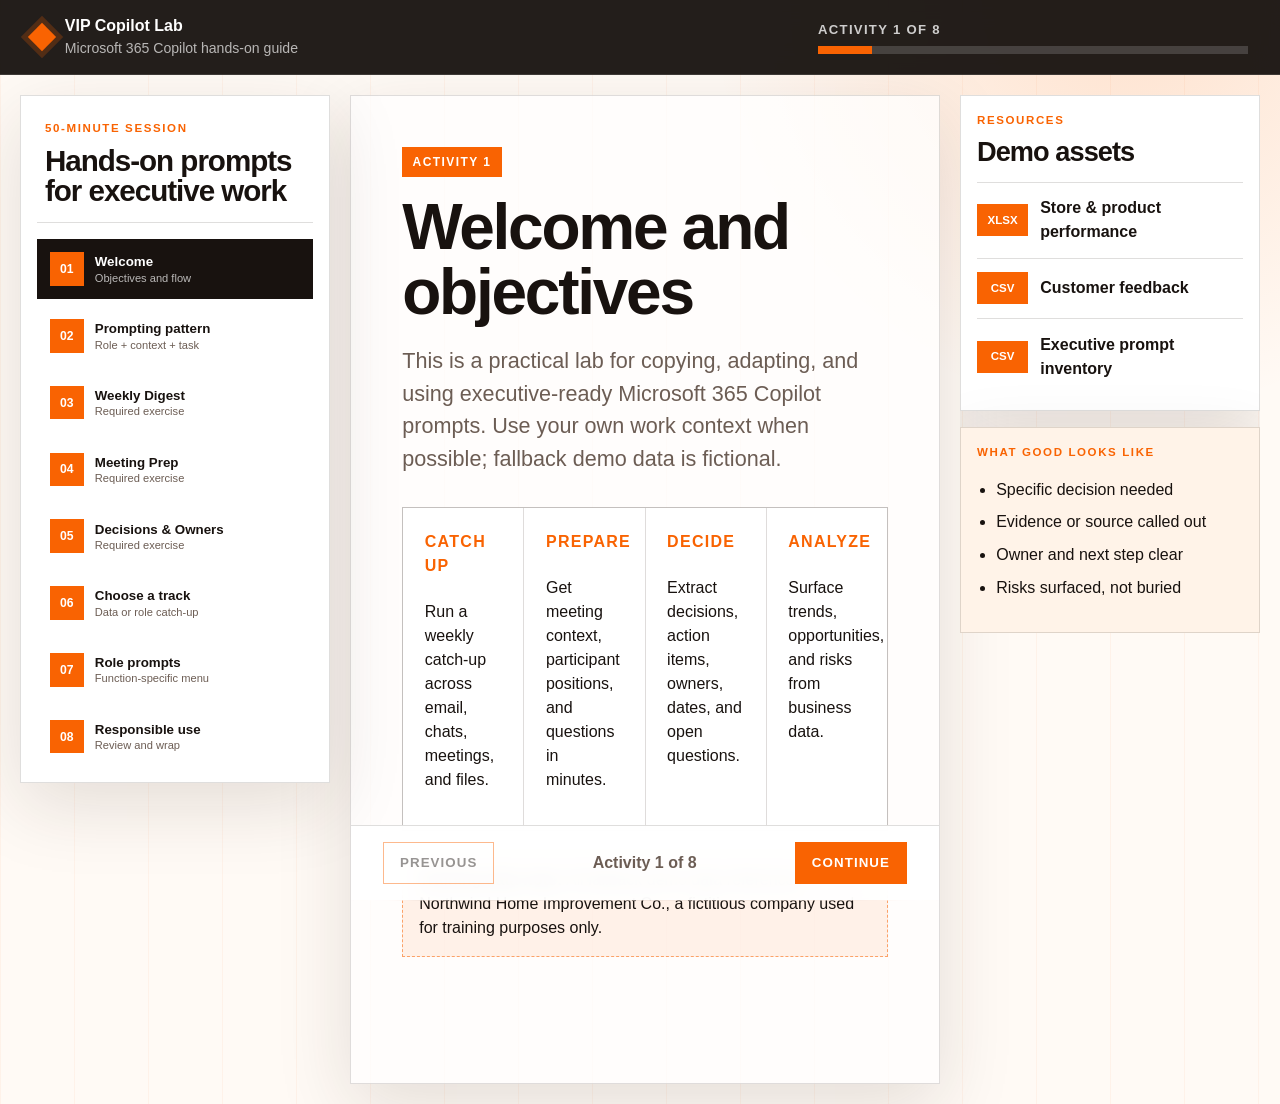
==== commit 6238f464: "Redesign site as lesson player experience Co-authored-by: Copilot <223556219+Copilot@users.noreply.g" ====
--- a/index.html
+++ b/index.html
@@ -3,325 +3,257 @@
 <head>
   <meta charset="utf-8">
   <meta name="viewport" content="width=device-width, initial-scale=1">
-  <title>Microsoft 365 Copilot VIP Training | Hands-On Guide</title>
-  <meta name="description" content="Executive-focused Microsoft 365 Copilot hands-on training guide with prompts, role-based exercises, and downloadable demo assets.">
+  <title>Microsoft 365 Copilot VIP Training | Hands-On Player</title>
+  <meta name="description" content="Executive-focused Microsoft 365 Copilot hands-on training player with prompts, role-based exercises, and downloadable demo assets.">
   <link rel="stylesheet" href="styles.css">
 </head>
-<body>
-  <a class="skip-link" href="#main">Skip to content</a>
-
-  <header class="site-header step-panel" id="hero" data-step-title="Welcome">
-    <nav class="nav" aria-label="Primary navigation">
-      <a class="brand" href="#hero" aria-label="VIP Copilot training home">
-        <span class="brand-mark" aria-hidden="true"></span>
-        <span>VIP Copilot Lab</span>
-      </a>
-      <div class="nav-links">
-        <a href="#exercises">Exercises</a>
-        <a href="#roles">Role prompts</a>
-        <a href="#downloads">Downloads</a>
-        <a href="#responsible-use">Responsible use</a>
-      </div>
-    </nav>
-
-    <section class="hero">
-      <div class="hero-copy">
-        <p class="eyebrow">Microsoft 365 Copilot</p>
-        <h1>Hands-on prompts for executive work.</h1>
-        <p class="hero-lede">
-          A 50-minute practical lab for using Copilot to catch up, prepare, decide, analyze,
-          and follow through. All fallback data is fictional and safe for training.
+<body class="player-body">
+  <a class="skip-link" href="#activity-title">Skip to activity</a>
+
+  <header class="player-topbar">
+    <div class="topbar-brand">
+      <span class="brand-mark" aria-hidden="true"></span>
+      <div>
+        <strong>VIP Copilot Lab</strong>
+        <span>Microsoft 365 Copilot hands-on guide</span>
+      </div>
+    </div>
+    <div class="topbar-progress" aria-live="polite">
+      <span id="progress-label">Activity 1 of 8</span>
+      <div class="progress-track" aria-hidden="true"><span id="progress-fill"></span></div>
+    </div>
+  </header>
+
+  <div class="player-layout">
+    <aside class="lesson-rail" aria-label="Activity outline">
+      <div class="rail-heading">
+        <p class="eyebrow">50-minute session</p>
+        <h1>Hands-on prompts for executive work</h1>
+      </div>
+      <nav class="activity-nav" aria-label="Hands-on activities">
+        <button type="button" class="activity-link is-active" data-activity-link="0">
+          <span class="activity-number">01</span>
+          <span><strong>Welcome</strong><small>Objectives and flow</small></span>
+        </button>
+        <button type="button" class="activity-link" data-activity-link="1">
+          <span class="activity-number">02</span>
+          <span><strong>Prompting pattern</strong><small>Role + context + task</small></span>
+        </button>
+        <button type="button" class="activity-link" data-activity-link="2">
+          <span class="activity-number">03</span>
+          <span><strong>Weekly Digest</strong><small>Required exercise</small></span>
+        </button>
+        <button type="button" class="activity-link" data-activity-link="3">
+          <span class="activity-number">04</span>
+          <span><strong>Meeting Prep</strong><small>Required exercise</small></span>
+        </button>
+        <button type="button" class="activity-link" data-activity-link="4">
+          <span class="activity-number">05</span>
+          <span><strong>Decisions & Owners</strong><small>Required exercise</small></span>
+        </button>
+        <button type="button" class="activity-link" data-activity-link="5">
+          <span class="activity-number">06</span>
+          <span><strong>Choose a track</strong><small>Data or role catch-up</small></span>
+        </button>
+        <button type="button" class="activity-link" data-activity-link="6">
+          <span class="activity-number">07</span>
+          <span><strong>Role prompts</strong><small>Function-specific menu</small></span>
+        </button>
+        <button type="button" class="activity-link" data-activity-link="7">
+          <span class="activity-number">08</span>
+          <span><strong>Responsible use</strong><small>Review and wrap</small></span>
+        </button>
+      </nav>
+    </aside>
+
+    <main class="activity-stage" aria-live="polite">
+      <section class="activity-panel is-active" data-activity="0">
+        <div class="activity-kicker">Activity 1</div>
+        <h2 id="activity-title">Welcome and objectives</h2>
+        <p class="activity-lede">
+          This is a practical lab for copying, adapting, and using executive-ready Microsoft 365 Copilot prompts.
+          Use your own work context when possible; fallback demo data is fictional.
         </p>
-        <div class="hero-actions">
-          <a class="button primary" href="#exercises" data-guide-next>Start the lab</a>
-          <a class="button ghost" href="#downloads">Download assets</a>
-        </div>
-      </div>
-      <aside class="session-card" aria-label="Session summary">
-        <span class="card-kicker">50 minutes</span>
-        <h2>Session flow</h2>
-        <ol>
-          <li>Copilot and Work IQ overview</li>
-          <li>Facilitator-led capability demos</li>
-          <li>Guided hands-on exercises</li>
-          <li>Responsible-use recap</li>
-        </ol>
-      </aside>
-    </section>
-  </header>
-
-  <main id="main">
-    <section class="intro section step-panel" aria-labelledby="objectives-title" data-step-title="Objectives">
-      <div class="section-heading">
-        <p class="eyebrow">What you will practice</p>
-        <h2 id="objectives-title">Move from prompt to executive output.</h2>
-      </div>
-      <div class="objective-grid">
-        <article>
-          <span>01</span>
-          <h3>Catch up fast</h3>
-          <p>Run a weekly catch-up across email, Teams, meetings, and files.</p>
-        </article>
-        <article>
-          <span>02</span>
-          <h3>Prepare with context</h3>
-          <p>Walk into meetings with the agenda, stakeholder positions, relevant history, and sharp questions.</p>
-        </article>
-        <article>
-          <span>03</span>
-          <h3>Clarify decisions</h3>
-          <p>Extract decisions, owners, due dates, open questions, and deliberately deferred decisions.</p>
-        </article>
-        <article>
-          <span>04</span>
-          <h3>Analyze business data</h3>
-          <p>Use a fictional workbook to practice finding trends, opportunities, and risks.</p>
-        </article>
-      </div>
-    </section>
-
-    <section class="pattern section step-panel" aria-labelledby="pattern-title" data-step-title="Prompting pattern">
-      <div class="pattern-card">
-        <div>
-          <p class="eyebrow">Prompting pattern</p>
-          <h2 id="pattern-title">Role + Context + Task + Output format + Constraints</h2>
-          <p>
-            Strong prompts tell Copilot who you are, what situation you are in, what you need done,
-            how the answer should be formatted, and what to prioritize.
-          </p>
-        </div>
-        <div class="example-prompt">
-          <button class="copy-btn" data-copy-target="worked-example">Copy</button>
+        <div class="objective-list">
+          <article><span>Catch up</span><p>Run a weekly catch-up across email, chats, meetings, and files.</p></article>
+          <article><span>Prepare</span><p>Get meeting context, participant positions, and questions in minutes.</p></article>
+          <article><span>Decide</span><p>Extract decisions, action items, owners, dates, and open questions.</p></article>
+          <article><span>Analyze</span><p>Surface trends, opportunities, and risks from business data.</p></article>
+        </div>
+        <div class="activity-note">
+          <strong>Training data note:</strong> All fallback demo data references Northwind Home Improvement Co., a fictitious company used for training purposes only.
+        </div>
+      </section>
+
+      <section class="activity-panel" data-activity="1">
+        <div class="activity-kicker">Activity 2</div>
+        <h2>The prompting pattern</h2>
+        <p class="activity-lede">Strong prompts give Copilot a clear role, the right context, a specific task, the output format you want, and constraints.</p>
+        <div class="formula-card">
+          <span>Role</span><span>Context</span><span>Task</span><span>Format</span><span>Constraints</span>
+        </div>
+        <div class="prompt-card">
+          <div class="prompt-card-header">
+            <h3>Worked example</h3>
+            <button class="copy-btn" type="button" data-copy-target="worked-example">Copy</button>
+          </div>
           <pre id="worked-example">I am a regional operations leader preparing for a business review. Summarize the attached store performance data, identify the three most important risks, and format the answer as an executive briefing with recommended actions.</pre>
         </div>
-      </div>
-    </section>
-
-    <section class="section step-panel" id="exercises" aria-labelledby="exercises-title" data-step-title="Hands-on exercises">
-      <div class="section-heading compact">
-        <p class="eyebrow">Hands-on sequence</p>
-        <h2 id="exercises-title">Complete three required exercises, then choose one track.</h2>
-      </div>
-
-      <div class="exercise-list">
-        <article class="exercise" data-exercise-title="Exercise 1: Weekly Digest">
-          <div class="exercise-header">
-            <span class="pill required">Required</span>
-            <h3>Exercise 1: Weekly Digest</h3>
-          </div>
-          <p><strong>When to use it:</strong> Monday morning, after time away, or whenever you need to get back on top of what moved.</p>
-          <div class="prompt-block">
-            <button class="copy-btn" data-copy-target="prompt-weekly">Copy prompt</button>
-            <pre id="prompt-weekly">Summarize my past week across email, Teams chats, meetings, and shared files. Group the summary by stakeholder theme: [list the stakeholder groups or focus areas you own -- for example customers, field and operations, product, supply chain, people, finance, and urgent decisions]. For each theme, include what changed, why it matters, any decision needed from me, and suggested next step.</pre>
-          </div>
-          <p><strong>Follow-up:</strong></p>
-          <div class="prompt-block small">
-            <button class="copy-btn" data-copy-target="follow-weekly">Copy follow-up</button>
-            <pre id="follow-weekly">Turn this into a 5-bullet executive briefing I could review before my next leadership meeting.</pre>
-          </div>
-          <p class="reflection">Reflection: Which theme surfaced something you would have otherwise missed this week?</p>
-        </article>
-
-        <article class="exercise" data-exercise-title="Exercise 2: Meeting Prep">
-          <div class="exercise-header">
-            <span class="pill required">Required</span>
-            <h3>Exercise 2: Meeting Prep</h3>
-          </div>
-          <p><strong>When to use it:</strong> 15 to 30 minutes before a meeting when you need the agenda, participants, and relevant history.</p>
-          <div class="prompt-block">
-            <button class="copy-btn" data-copy-target="prompt-meeting-prep">Copy prompt</button>
-            <pre id="prompt-meeting-prep">Prepare me for [my next meeting -- or name a specific upcoming meeting]. Summarize the agenda, list the key participants and their likely positions, and surface any recent emails, Teams messages, or documents relevant to the topics we will discuss. End with the top three questions I should ask.</pre>
-          </div>
-          <p><strong>Follow-up:</strong></p>
-          <div class="prompt-block small">
-            <button class="copy-btn" data-copy-target="follow-meeting-prep">Copy follow-up</button>
-            <pre id="follow-meeting-prep">Create a concise pre-read with sections: Context, Likely Tensions, Decisions Needed, Questions to Ask, and Risks.</pre>
-          </div>
-          <p class="reflection">Reflection: Did the pre-read change how you plan to open or steer the meeting?</p>
-        </article>
-
-        <article class="exercise" data-exercise-title="Exercise 3: Meeting Decisions and Owners">
-          <div class="exercise-header">
-            <span class="pill required">Required</span>
-            <h3>Exercise 3: Meeting Decisions and Owners</h3>
-          </div>
-          <p><strong>When to use it:</strong> At the end of a meeting, or right after, when you need a clean action record.</p>
-          <div class="prompt-block">
-            <button class="copy-btn" data-copy-target="prompt-decisions">Copy prompt</button>
-            <pre id="prompt-decisions">From [name the meeting, or paste its notes or transcript], generate the decisions-and-owners block I can post to the chat right now. Include decisions made as specific commitments, action items with named owner and due date, open questions we are carrying forward, and the one decision we explicitly chose not to make today and when we will revisit it.</pre>
-          </div>
-          <p><strong>Follow-up:</strong></p>
-          <div class="prompt-block small">
-            <button class="copy-btn" data-copy-target="follow-decisions">Copy follow-up</button>
-            <pre id="follow-decisions">Rewrite this as a concise Teams post with a professional executive tone.</pre>
-          </div>
-          <p class="reflection">Reflection: Was any decision less clear than you assumed once you saw it written as a commitment?</p>
-        </article>
-
-        <article class="exercise featured" data-exercise-title="Option 4A: Store and Product Performance">
-          <div class="exercise-header">
-            <span class="pill optional">Choose 4A</span>
+        <ul class="check-list">
+          <li>Be specific about people, teams, stores, products, or time period.</li>
+          <li>Ask for the output format you need: bullets, table, brief, or Teams post.</li>
+          <li>Tell Copilot what to prioritize so the most important items rise to the top.</li>
+          <li>Verify facts, numbers, and names before acting or sharing.</li>
+        </ul>
+      </section>
+
+      <section class="activity-panel" data-activity="2">
+        <div class="activity-kicker">Required exercise</div>
+        <h2>Weekly Digest</h2>
+        <p class="activity-lede">Start every week with a clear, organized picture of what happened and what needs your attention.</p>
+        <div class="activity-meta">
+          <span>Best for: Monday morning or after time away</span>
+          <span>Grounding: email, Teams, meetings, files</span>
+        </div>
+        <div class="prompt-card">
+          <div class="prompt-card-header"><h3>Prompt to copy</h3><button class="copy-btn" type="button" data-copy-target="prompt-weekly">Copy prompt</button></div>
+          <pre id="prompt-weekly">Summarize my past week across email, Teams chats, meetings, and shared files. Group the summary by stakeholder theme: [list the stakeholder groups or focus areas you own -- for example customers, field and operations, product, supply chain, people, finance, and urgent decisions]. For each theme, include what changed, why it matters, any decision needed from me, and suggested next step.</pre>
+        </div>
+        <div class="prompt-card compact">
+          <div class="prompt-card-header"><h3>Follow-up prompt</h3><button class="copy-btn" type="button" data-copy-target="follow-weekly">Copy</button></div>
+          <pre id="follow-weekly">Turn this into a 5-bullet executive briefing I could review before my next leadership meeting.</pre>
+        </div>
+        <p class="reflection">Reflection: Which theme surfaced something you would have otherwise missed this week?</p>
+      </section>
+
+      <section class="activity-panel" data-activity="3">
+        <div class="activity-kicker">Required exercise</div>
+        <h2>Meeting Prep</h2>
+        <p class="activity-lede">Walk into your next meeting prepared, with the context and the right questions in hand.</p>
+        <div class="activity-meta">
+          <span>Best for: 15-30 minutes before a meeting</span>
+          <span>Grounding: calendar, email, Teams, documents</span>
+        </div>
+        <div class="prompt-card">
+          <div class="prompt-card-header"><h3>Prompt to copy</h3><button class="copy-btn" type="button" data-copy-target="prompt-meeting-prep">Copy prompt</button></div>
+          <pre id="prompt-meeting-prep">Prepare me for [my next meeting -- or name a specific upcoming meeting]. Summarize the agenda, list the key participants and their likely positions, and surface any recent emails, Teams messages, or documents relevant to the topics we will discuss. End with the top three questions I should ask.</pre>
+        </div>
+        <div class="prompt-card compact">
+          <div class="prompt-card-header"><h3>Follow-up prompt</h3><button class="copy-btn" type="button" data-copy-target="follow-meeting-prep">Copy</button></div>
+          <pre id="follow-meeting-prep">Create a concise pre-read with sections: Context, Likely Tensions, Decisions Needed, Questions to Ask, and Risks.</pre>
+        </div>
+        <p class="reflection">Reflection: Did the pre-read change how you plan to open or steer the meeting?</p>
+      </section>
+
+      <section class="activity-panel" data-activity="4">
+        <div class="activity-kicker">Required exercise</div>
+        <h2>Meeting Decisions and Owners</h2>
+        <p class="activity-lede">Turn a meeting into a crisp, shareable record of decisions and commitments before people leave the room.</p>
+        <div class="activity-meta">
+          <span>Best for: end of meeting or immediately after</span>
+          <span>Grounding: Teams recap, notes, transcript</span>
+        </div>
+        <div class="prompt-card">
+          <div class="prompt-card-header"><h3>Prompt to copy</h3><button class="copy-btn" type="button" data-copy-target="prompt-decisions">Copy prompt</button></div>
+          <pre id="prompt-decisions">From [name the meeting, or paste its notes or transcript], generate the decisions-and-owners block I can post to the chat right now. Include decisions made as specific commitments, action items with named owner and due date, open questions we are carrying forward, and the one decision we explicitly chose not to make today and when we will revisit it.</pre>
+        </div>
+        <div class="prompt-card compact">
+          <div class="prompt-card-header"><h3>Follow-up prompt</h3><button class="copy-btn" type="button" data-copy-target="follow-decisions">Copy</button></div>
+          <pre id="follow-decisions">Rewrite this as a concise Teams post with a professional executive tone.</pre>
+        </div>
+        <p class="reflection">Reflection: Was any decision less clear than you assumed once you saw it written as a commitment?</p>
+      </section>
+
+      <section class="activity-panel" data-activity="5">
+        <div class="activity-kicker">Optional exercise</div>
+        <h2>Choose your track</h2>
+        <p class="activity-lede">Choose 4A to practice analyzing business data, or 4B to run a catch-up focused on your function.</p>
+        <div class="track-grid">
+          <article class="track-card">
+            <span class="pill optional">Option 4A</span>
             <h3>Store and Product Performance</h3>
-          </div>
-          <p><strong>When to use it:</strong> When you have performance data and need the story: what is working, what is not, and what leadership should do.</p>
-          <div class="prompt-block">
-            <button class="copy-btn" data-copy-target="prompt-store">Copy prompt</button>
-            <pre id="prompt-store">Using the attached weekly store and product performance data, identify the most important trends, opportunities, and risks. Show the top-performing and underperforming store groups, products, and regions. Recommend the three actions leadership should consider this week, and include the evidence behind each recommendation.</pre>
-          </div>
-          <p><strong>Use with:</strong> <a href="assets/Demo_Weekly_Store_Product_Performance.xlsx" download>Demo_Weekly_Store_Product_Performance.xlsx</a> and optionally <a href="assets/Demo_Customer_Feedback.csv" download>Demo_Customer_Feedback.csv</a>.</p>
-          <p><strong>Follow-up:</strong></p>
-          <div class="prompt-block small">
-            <button class="copy-btn" data-copy-target="follow-store">Copy follow-up</button>
-            <pre id="follow-store">Convert this into a one-page leadership brief with sections: Situation, Insight, Decision Needed, Risks, and Recommended Next Step.</pre>
-          </div>
-          <p class="reflection">Reflection: Which insight would you bring to leadership first, and why?</p>
-        </article>
-
-        <article class="exercise featured" data-exercise-title="Option 4B: Role-Based Catch-Up">
-          <div class="exercise-header">
-            <span class="pill optional">Choose 4B</span>
+            <p>Use performance data to find the story: what is working, what is not, and what leadership should do this week.</p>
+            <div class="prompt-card compact">
+              <div class="prompt-card-header"><h4>Prompt</h4><button class="copy-btn" type="button" data-copy-target="prompt-store">Copy</button></div>
+              <pre id="prompt-store">Using the attached weekly store and product performance data, identify the most important trends, opportunities, and risks. Show the top-performing and underperforming store groups, products, and regions. Recommend the three actions leadership should consider this week, and include the evidence behind each recommendation.</pre>
+            </div>
+            <p class="asset-line">Use with <a href="assets/Demo_Weekly_Store_Product_Performance.xlsx" download>Demo_Weekly_Store_Product_Performance.xlsx</a> and optionally <a href="assets/Demo_Customer_Feedback.csv" download>Demo_Customer_Feedback.csv</a>.</p>
+            <div class="prompt-card compact">
+              <div class="prompt-card-header"><h4>Follow-up</h4><button class="copy-btn" type="button" data-copy-target="follow-store">Copy</button></div>
+              <pre id="follow-store">Convert this into a one-page leadership brief with sections: Situation, Insight, Decision Needed, Risks, and Recommended Next Step.</pre>
+            </div>
+          </article>
+          <article class="track-card">
+            <span class="pill optional">Option 4B</span>
             <h3>Role-Based Catch-Up</h3>
-          </div>
-          <p><strong>When to use it:</strong> When you want a catch-up scoped tightly to your function, sorted by what you must act on.</p>
-          <div class="prompt-block">
-            <button class="copy-btn" data-copy-target="prompt-role">Copy prompt</button>
-            <pre id="prompt-role">Summarize communications from the past week related to [my function -- your area of ownership]. Prioritize anything requiring my decision, anything with customer/store/associate impact, anything with financial or operational risk, and anything that has a deadline. Group the results into: decide today, delegate, monitor, and ignore.</pre>
-          </div>
-          <p><strong>Follow-up:</strong></p>
-          <div class="prompt-block small">
-            <button class="copy-btn" data-copy-target="follow-role">Copy follow-up</button>
-            <pre id="follow-role">Draft three follow-up messages: one decision response, one delegation note, and one acknowledgement.</pre>
-          </div>
-          <p class="reflection">Reflection: What landed in "ignore" that normally consumes your attention?</p>
-        </article>
-      </div>
-    </section>
-
-    <section class="section step-panel" id="roles" aria-labelledby="roles-title" data-step-title="Role-based prompts">
-      <div class="section-heading compact">
-        <p class="eyebrow">Choose your function</p>
-        <h2 id="roles-title">Role-based prompt menu</h2>
-        <p>Every prompt prioritizes decisions, customer/store/associate impact, financial or operational risk, and deadlines.</p>
-      </div>
-      <div class="role-grid">
-        <article class="role-card">
-          <h3>Store / Field Operations</h3>
-          <p>Store execution, staffing, safety, and district escalations.</p>
-          <button class="copy-btn inline" data-copy-target="role-ops">Copy</button>
-          <pre id="role-ops">Summarize communications from the past week related to store and field operations: store performance, staffing and scheduling, execution issues, safety and shrink, customer complaints, and district escalations. Prioritize anything requiring my decision, anything affecting stores, customers, or associates this week, anything with operational risk, and anything with a deadline. Group the results into: decide today, delegate, monitor, and ignore.</pre>
-        </article>
-        <article class="role-card">
-          <h3>Merchandising / Product / Category</h3>
-          <p>Assortment, pricing, promotions, vendors, and inventory.</p>
-          <button class="copy-btn inline" data-copy-target="role-merch">Copy</button>
-          <pre id="role-merch">Summarize communications from the past week related to merchandising, product, and category management: assortment and pricing, promotions, vendor and supplier updates, inventory and availability, and category performance. Prioritize anything requiring my decision, anything with customer or store impact, anything with margin or financial risk, and anything with a deadline. Group the results into: decide today, delegate, monitor, and ignore.</pre>
-        </article>
-        <article class="role-card">
-          <h3>Supply Chain / Transportation</h3>
-          <p>Logistics, supplier escalations, service levels, and availability.</p>
-          <button class="copy-btn inline" data-copy-target="role-supply">Copy</button>
-          <pre id="role-supply">Summarize communications from the past week about supply chain, transportation, logistics, supplier escalations, safety, quality, and service levels. Prioritize anything affecting stores, customers, associates, or product availability this week, anything requiring my decision, anything with operational or cost risk, and anything with a deadline. Group the results into: decide today, delegate, monitor, and ignore.</pre>
-        </article>
-        <article class="role-card">
-          <h3>Customer Experience / Services / Pro</h3>
-          <p>Customer pain points, service issues, Pro accounts, and sentiment.</p>
-          <button class="copy-btn inline" data-copy-target="role-cx">Copy</button>
-          <pre id="role-cx">Catch me up on communications from the past week across customer experience, services, and Pro: customer pain points, service and installation issues, Pro account escalations, sentiment shifts, and satisfaction trends. Prioritize anything requiring my decision, anything with customer or associate impact, anything with financial or reputational risk, and anything with a deadline. Group the results into: decide today, delegate, monitor, and ignore.</pre>
-        </article>
-        <article class="role-card">
-          <h3>HR / Learning / Associate Relations</h3>
-          <p>Talent, associate relations, policy, and organizational change.</p>
-          <button class="copy-btn inline" data-copy-target="role-hr">Copy</button>
-          <pre id="role-hr">Flag any HR, learning, associate relations, talent, organizational change, or policy communications from the past week. Prioritize anything requiring my decision or leadership alignment, anything with associate or store impact, anything needing legal review or manager communication, and anything with a deadline. Group the results into: decide today, delegate, monitor, and ignore.</pre>
-        </article>
-        <article class="role-card">
-          <h3>IT / Security / Data / Payments</h3>
-          <p>System incidents, security, payments, projects, and vendors.</p>
-          <button class="copy-btn inline" data-copy-target="role-it">Copy</button>
-          <pre id="role-it">Summarize IT, security, data, payments, system incident, project milestone, and vendor escalation communications from the past week. Prioritize anything requiring my decision, anything affecting production systems, stores, customers, or associates, anything with security, compliance, or operational risk, and anything with a deadline. Group the results into: decide today, delegate, monitor, and ignore.</pre>
-        </article>
-        <article class="role-card">
-          <h3>Finance / Tax / Controller</h3>
-          <p>Close, approvals, forecast risk, tax, and audit items.</p>
-          <button class="copy-btn inline" data-copy-target="role-finance">Copy</button>
-          <pre id="role-finance">Pull together finance-related communications from the past week: close updates, approvals pending, forecast risks, tax and compliance topics, and audit items. Prioritize anything requiring my decision, anything with a dollar amount or executive decision attached, anything with financial or compliance risk, and anything with a deadline. Group the results into: decide today, delegate, monitor, and ignore.</pre>
-        </article>
-        <article class="role-card">
-          <h3>Legal / Compliance / Risk</h3>
-          <p>Regulatory, privacy, safety, and coordinated response.</p>
-          <button class="copy-btn inline" data-copy-target="role-legal">Copy</button>
-          <pre id="role-legal">Summarize legal, compliance, regulatory, privacy, safety, and risk communications from the past week. Prioritize anything requiring my decision or executive attention, anything with customer, associate, or store impact, anything needing audit committee awareness, policy change, or coordinated response, and anything with a deadline. Group the results into: decide today, delegate, monitor, and ignore.</pre>
-        </article>
-        <article class="role-card">
-          <h3>Marketing / Online</h3>
-          <p>Campaigns, e-commerce metrics, brand, and promotional calendar.</p>
-          <button class="copy-btn inline" data-copy-target="role-marketing">Copy</button>
-          <pre id="role-marketing">Catch me up on communications from the past week across marketing and online: campaign performance, e-commerce and site metrics, brand and sentiment shifts, promotional calendar, and customer-facing content. Prioritize anything requiring my decision, anything with customer or store impact, anything with budget or reputational risk, and anything with a deadline. Group the results into: decide today, delegate, monitor, and ignore.</pre>
-        </article>
-        <article class="role-card">
-          <h3>Real Estate / Construction</h3>
-          <p>New stores, remodels, permitting, contractors, and facilities.</p>
-          <button class="copy-btn inline" data-copy-target="role-real-estate">Copy</button>
-          <pre id="role-real-estate">Summarize communications from the past week related to real estate and construction: new store and remodel projects, site selection and permitting, landlord and contractor updates, project budgets and timelines, and facilities issues. Prioritize anything requiring my decision, anything affecting store openings or customers, anything with cost, schedule, or safety risk, and anything with a deadline. Group the results into: decide today, delegate, monitor, and ignore.</pre>
-        </article>
-      </div>
-    </section>
-
-    <section class="section downloads step-panel" id="downloads" aria-labelledby="downloads-title" data-step-title="Downloads">
-      <div class="section-heading compact">
-        <p class="eyebrow">Fallback data</p>
-        <h2 id="downloads-title">Downloadable workshop assets</h2>
-        <p>Use your own data when possible. If not, these fictional assets are available for the hands-on exercises.</p>
-      </div>
-      <div class="download-grid">
-        <a class="download-card" href="assets/Demo_Weekly_Store_Product_Performance.xlsx" download>
-          <span class="filetype">XLSX</span>
-          <h3>Weekly Store and Product Performance</h3>
-          <p>Fictional workbook for Exercise 4A performance analysis.</p>
-        </a>
-        <a class="download-card" href="assets/Demo_Customer_Feedback.csv" download>
-          <span class="filetype">CSV</span>
-          <h3>Customer Feedback</h3>
-          <p>Fictional feedback data for supporting sentiment and customer themes.</p>
-        </a>
-        <a class="download-card" href="assets/executive_use_case_prompts.csv" download>
-          <span class="filetype">CSV</span>
-          <h3>Executive Prompt Inventory</h3>
-          <p>Reference inventory of executive-oriented Copilot use cases and prompts.</p>
-        </a>
-      </div>
-      <p class="data-note">All downloadable demo data is fictitious and intended for training purposes only.</p>
-    </section>
-
-    <section class="section responsible step-panel" id="responsible-use" aria-labelledby="responsible-title" data-step-title="Responsible use">
-      <div class="section-heading compact">
-        <p class="eyebrow">Responsible use</p>
-        <h2 id="responsible-title">Copilot accelerates the work. You own the judgment.</h2>
-      </div>
-      <ul class="responsible-list">
-        <li>Review outputs before you act on or share them.</li>
-        <li>Check sources and citations behind key facts and figures.</li>
-        <li>Do not paste sensitive content where it does not belong.</li>
-        <li>Use only approved systems and approved data.</li>
-        <li>Copilot respects your permissions, but you remain accountable for the outcome.</li>
-      </ul>
-    </section>
-  </main>
-
-  <footer class="footer">
-    <p>Microsoft 365 Copilot VIP Training | Fictitious demo data for training use.</p>
-    <a href="#hero">Back to top</a>
-  </footer>
-
-  <div class="guide-controls" hidden>
-    <div class="guide-progress" aria-live="polite">
-      <span class="guide-step-count">Step 1 of 10</span>
-      <strong class="guide-step-title">Welcome</strong>
-    </div>
-    <div class="guide-actions">
-      <button class="guide-button secondary" type="button" data-guide-prev>Previous</button>
-      <button class="guide-button primary" type="button" data-guide-continue>Continue</button>
-    </div>
+            <p>Scope the catch-up tightly to your own function and sort by what needs action.</p>
+            <div class="prompt-card compact">
+              <div class="prompt-card-header"><h4>Prompt</h4><button class="copy-btn" type="button" data-copy-target="prompt-role">Copy</button></div>
+              <pre id="prompt-role">Summarize communications from the past week related to [my function -- your area of ownership]. Prioritize anything requiring my decision, anything with customer/store/associate impact, anything with financial or operational risk, and anything that has a deadline. Group the results into: decide today, delegate, monitor, and ignore.</pre>
+            </div>
+            <div class="prompt-card compact">
+              <div class="prompt-card-header"><h4>Follow-up</h4><button class="copy-btn" type="button" data-copy-target="follow-role">Copy</button></div>
+              <pre id="follow-role">Draft three follow-up messages: one decision response, one delegation note, and one acknowledgement.</pre>
+            </div>
+          </article>
+        </div>
+      </section>
+
+      <section class="activity-panel" data-activity="6">
+        <div class="activity-kicker">Role-based menu</div>
+        <h2>Choose the prompt closest to your function</h2>
+        <div class="role-grid player-role-grid">
+          <article class="role-card"><h3>Store / Field Operations</h3><p>Store execution, staffing, safety, and district escalations.</p><button class="copy-btn inline" data-copy-target="role-ops">Copy</button><pre id="role-ops">Summarize communications from the past week related to store and field operations: store performance, staffing and scheduling, execution issues, safety and shrink, customer complaints, and district escalations. Prioritize anything requiring my decision, anything affecting stores, customers, or associates this week, anything with operational risk, and anything with a deadline. Group the results into: decide today, delegate, monitor, and ignore.</pre></article>
+          <article class="role-card"><h3>Merchandising / Product / Category</h3><p>Assortment, pricing, promotions, vendors, and inventory.</p><button class="copy-btn inline" data-copy-target="role-merch">Copy</button><pre id="role-merch">Summarize communications from the past week related to merchandising, product, and category management: assortment and pricing, promotions, vendor and supplier updates, inventory and availability, and category performance. Prioritize anything requiring my decision, anything with customer or store impact, anything with margin or financial risk, and anything with a deadline. Group the results into: decide today, delegate, monitor, and ignore.</pre></article>
+          <article class="role-card"><h3>Supply Chain / Transportation</h3><p>Logistics, supplier escalations, service levels, and availability.</p><button class="copy-btn inline" data-copy-target="role-supply">Copy</button><pre id="role-supply">Summarize communications from the past week about supply chain, transportation, logistics, supplier escalations, safety, quality, and service levels. Prioritize anything affecting stores, customers, associates, or product availability this week, anything requiring my decision, anything with operational or cost risk, and anything with a deadline. Group the results into: decide today, delegate, monitor, and ignore.</pre></article>
+          <article class="role-card"><h3>Customer Experience / Services / Pro</h3><p>Customer pain points, service issues, Pro accounts, and sentiment.</p><button class="copy-btn inline" data-copy-target="role-cx">Copy</button><pre id="role-cx">Catch me up on communications from the past week across customer experience, services, and Pro: customer pain points, service and installation issues, Pro account escalations, sentiment shifts, and satisfaction trends. Prioritize anything requiring my decision, anything with customer or associate impact, anything with financial or reputational risk, and anything with a deadline. Group the results into: decide today, delegate, monitor, and ignore.</pre></article>
+          <article class="role-card"><h3>HR / Learning / Associate Relations</h3><p>Talent, associate relations, policy, and organizational change.</p><button class="copy-btn inline" data-copy-target="role-hr">Copy</button><pre id="role-hr">Flag any HR, learning, associate relations, talent, organizational change, or policy communications from the past week. Prioritize anything requiring my decision or leadership alignment, anything with associate or store impact, anything needing legal review or manager communication, and anything with a deadline. Group the results into: decide today, delegate, monitor, and ignore.</pre></article>
+          <article class="role-card"><h3>IT / Security / Data / Payments</h3><p>System incidents, security, payments, projects, and vendors.</p><button class="copy-btn inline" data-copy-target="role-it">Copy</button><pre id="role-it">Summarize IT, security, data, payments, system incident, project milestone, and vendor escalation communications from the past week. Prioritize anything requiring my decision, anything affecting production systems, stores, customers, or associates, anything with security, compliance, or operational risk, and anything with a deadline. Group the results into: decide today, delegate, monitor, and ignore.</pre></article>
+          <article class="role-card"><h3>Finance / Tax / Controller</h3><p>Close, approvals, forecast risk, tax, and audit items.</p><button class="copy-btn inline" data-copy-target="role-finance">Copy</button><pre id="role-finance">Pull together finance-related communications from the past week: close updates, approvals pending, forecast risks, tax and compliance topics, and audit items. Prioritize anything requiring my decision, anything with a dollar amount or executive decision attached, anything with financial or compliance risk, and anything with a deadline. Group the results into: decide today, delegate, monitor, and ignore.</pre></article>
+          <article class="role-card"><h3>Legal / Compliance / Risk</h3><p>Regulatory, privacy, safety, and coordinated response.</p><button class="copy-btn inline" data-copy-target="role-legal">Copy</button><pre id="role-legal">Summarize legal, compliance, regulatory, privacy, safety, and risk communications from the past week. Prioritize anything requiring my decision or executive attention, anything with customer, associate, or store impact, anything needing audit committee awareness, policy change, or coordinated response, and anything with a deadline. Group the results into: decide today, delegate, monitor, and ignore.</pre></article>
+          <article class="role-card"><h3>Marketing / Online</h3><p>Campaigns, e-commerce metrics, brand, and promotional calendar.</p><button class="copy-btn inline" data-copy-target="role-marketing">Copy</button><pre id="role-marketing">Catch me up on communications from the past week across marketing and online: campaign performance, e-commerce and site metrics, brand and sentiment shifts, promotional calendar, and customer-facing content. Prioritize anything requiring my decision, anything with customer or store impact, anything with budget or reputational risk, and anything with a deadline. Group the results into: decide today, delegate, monitor, and ignore.</pre></article>
+          <article class="role-card"><h3>Real Estate / Construction</h3><p>New stores, remodels, permitting, contractors, and facilities.</p><button class="copy-btn inline" data-copy-target="role-real-estate">Copy</button><pre id="role-real-estate">Summarize communications from the past week related to real estate and construction: new store and remodel projects, site selection and permitting, landlord and contractor updates, project budgets and timelines, and facilities issues. Prioritize anything requiring my decision, anything affecting store openings or customers, anything with cost, schedule, or safety risk, and anything with a deadline. Group the results into: decide today, delegate, monitor, and ignore.</pre></article>
+        </div>
+      </section>
+
+      <section class="activity-panel" data-activity="7">
+        <div class="activity-kicker">Wrap</div>
+        <h2>Responsible use reminder</h2>
+        <p class="activity-lede">Copilot accelerates your work, but you remain accountable for the outcome.</p>
+        <ul class="responsible-list player-responsible">
+          <li>Review outputs before you act on or share them.</li>
+          <li>Check sources and citations behind key facts and figures.</li>
+          <li>Do not paste sensitive content where it does not belong.</li>
+          <li>Use only approved systems and approved data.</li>
+          <li>Copilot respects permissions, but you own the judgment and accountability.</li>
+        </ul>
+      </section>
+
+      <div class="activity-footer">
+        <button class="guide-button secondary" type="button" data-guide-prev>Previous</button>
+        <div class="activity-status" aria-live="polite"><span id="activity-status-text">Activity 1 of 8</span></div>
+        <button class="guide-button primary" type="button" data-guide-continue>Continue</button>
+      </div>
+    </main>
+
+    <aside class="resource-panel" aria-label="Workshop resources">
+      <div class="resource-card">
+        <p class="eyebrow">Resources</p>
+        <h2>Demo assets</h2>
+        <a class="resource-link" href="assets/Demo_Weekly_Store_Product_Performance.xlsx" download><strong>XLSX</strong><span>Store & product performance</span></a>
+        <a class="resource-link" href="assets/Demo_Customer_Feedback.csv" download><strong>CSV</strong><span>Customer feedback</span></a>
+        <a class="resource-link" href="assets/executive_use_case_prompts.csv" download><strong>CSV</strong><span>Executive prompt inventory</span></a>
+      </div>
+      <div class="resource-card muted">
+        <p class="eyebrow">What good looks like</p>
+        <ul>
+          <li>Specific decision needed</li>
+          <li>Evidence or source called out</li>
+          <li>Owner and next step clear</li>
+          <li>Risks surfaced, not buried</li>
+        </ul>
+      </div>
+    </aside>
   </div>
 
   <script src="script.js"></script>
--- a/styles.css
+++ b/styles.css
@@ -1,408 +1,399 @@
 :root {
   --orange: #f96302;
-  --orange-dark: #c94f00;
-  --ink: #17110d;
-  --charcoal: #211a16;
-  --paper: #fff8f1;
+  --orange-dark: #c84f02;
+  --ink: #18120f;
+  --charcoal: #241b16;
+  --paper: #fff8f0;
   --white: #ffffff;
-  --sand: #f2e5d8;
-  --ash: #6f625b;
-  --line: rgba(23, 17, 13, 0.16);
-  --shadow: 0 24px 70px rgba(50, 28, 12, 0.18);
-}
-
-* {
-  box-sizing: border-box;
-}
-
-html {
-  scroll-behavior: smooth;
-}
+  --sand: #f3e4d7;
+  --muted: #6c5d54;
+  --line: rgba(33, 24, 18, 0.14);
+  --shadow: 0 22px 70px rgba(48, 32, 20, 0.13);
+}
+
+* { box-sizing: border-box; }
+
+html { scroll-behavior: smooth; }
 
 body {
   margin: 0;
   color: var(--ink);
   background:
-    radial-gradient(circle at 14% 10%, rgba(249, 99, 2, 0.20), transparent 30%),
-    linear-gradient(135deg, #fffaf4 0%, #f6e8dc 40%, #ffffff 100%);
+    radial-gradient(circle at 88% 0%, rgba(249, 99, 2, 0.16), transparent 26rem),
+    linear-gradient(90deg, rgba(249, 99, 2, 0.05) 1px, transparent 1px),
+    #fffaf5;
+  background-size: auto, 74px 74px, auto;
   font-family: "Aptos", "Segoe UI Variable Text", "Segoe UI", sans-serif;
-  line-height: 1.55;
-}
-
-a {
-  color: inherit;
-}
+  line-height: 1.5;
+}
+
+a { color: inherit; }
 
 .skip-link {
   position: absolute;
   left: -999px;
   top: 1rem;
-  z-index: 10;
+  z-index: 100;
   padding: 0.75rem 1rem;
   background: var(--ink);
   color: var(--white);
 }
 
-.skip-link:focus {
-  left: 1rem;
-}
-
-.site-header {
-  min-height: 92vh;
-  background:
-    linear-gradient(112deg, rgba(23, 17, 13, 0.94), rgba(23, 17, 13, 0.80)),
-    repeating-linear-gradient(90deg, rgba(255,255,255,0.05) 0 1px, transparent 1px 90px);
-  color: var(--white);
+.skip-link:focus { left: 1rem; }
+
+.player-topbar {
+  position: sticky;
+  top: 0;
+  z-index: 50;
+  display: flex;
+  align-items: center;
+  justify-content: space-between;
+  gap: 1.5rem;
+  min-height: 72px;
+  padding: 0.9rem clamp(1rem, 3vw, 2rem);
+  color: var(--white);
+  background: rgba(24, 18, 15, 0.95);
+  border-bottom: 1px solid rgba(255, 255, 255, 0.12);
+  backdrop-filter: blur(12px);
+}
+
+.topbar-brand {
+  display: flex;
+  align-items: center;
+  gap: 0.8rem;
+  min-width: 260px;
+}
+
+.topbar-brand strong,
+.topbar-brand span {
+  display: block;
+}
+
+.topbar-brand span {
+  color: rgba(255, 255, 255, 0.68);
+  font-size: 0.88rem;
+}
+
+.brand-mark {
+  width: 1.25rem;
+  height: 1.25rem;
+  display: inline-block;
+  background: var(--orange);
+  transform: rotate(45deg);
+  box-shadow: 0 0 0 5px rgba(249, 99, 2, 0.22);
+}
+
+.topbar-progress {
+  width: min(430px, 42vw);
+}
+
+.topbar-progress span {
+  display: block;
+  margin-bottom: 0.4rem;
+  color: rgba(255, 255, 255, 0.78);
+  font-size: 0.82rem;
+  font-weight: 800;
+  text-transform: uppercase;
+  letter-spacing: 0.1em;
+}
+
+.progress-track {
+  height: 0.45rem;
+  background: rgba(255, 255, 255, 0.16);
   overflow: hidden;
-  position: relative;
-}
-
-.site-header::after {
-  content: "";
-  position: absolute;
-  width: 46rem;
-  height: 46rem;
-  right: -16rem;
-  top: 7rem;
-  background: var(--orange);
-  transform: rotate(12deg);
-  opacity: 0.95;
-  clip-path: polygon(8% 0, 100% 12%, 78% 100%, 0 72%);
-}
-
-.nav {
-  position: relative;
-  z-index: 2;
-  display: flex;
-  align-items: center;
-  justify-content: space-between;
-  gap: 1rem;
-  width: min(1180px, calc(100% - 2rem));
+}
+
+.progress-track span {
+  display: block;
+  width: 12.5%;
+  height: 100%;
+  background: var(--orange);
+  transition: width 220ms ease;
+}
+
+.player-layout {
+  display: grid;
+  grid-template-columns: 310px minmax(0, 1fr) 300px;
+  gap: 1.25rem;
+  width: min(1600px, 100%);
   margin: 0 auto;
-  padding: 1.25rem 0;
-}
-
-.brand,
-.nav-links {
-  display: flex;
-  align-items: center;
-}
-
-.brand {
-  gap: 0.75rem;
-  text-decoration: none;
-  font-weight: 800;
-  letter-spacing: 0.02em;
-}
-
-.brand-mark {
-  width: 1.35rem;
-  height: 1.35rem;
-  background: var(--orange);
-  display: inline-block;
-  transform: rotate(45deg);
-  box-shadow: 0 0 0 4px rgba(249, 99, 2, 0.22);
-}
-
-.nav-links {
-  gap: 1rem;
-  flex-wrap: wrap;
-  justify-content: flex-end;
-}
-
-.nav-links a {
-  color: rgba(255, 255, 255, 0.82);
-  text-decoration: none;
-  font-size: 0.95rem;
-}
-
-.nav-links a:hover,
-.nav-links a:focus {
-  color: var(--white);
-}
-
-.hero {
-  position: relative;
-  z-index: 2;
-  width: min(1180px, calc(100% - 2rem));
-  margin: 0 auto;
-  display: grid;
-  grid-template-columns: minmax(0, 1.1fr) minmax(320px, 0.55fr);
-  gap: 4rem;
-  align-items: center;
-  padding: 7rem 0 6rem;
+  padding: 1.25rem;
+}
+
+.lesson-rail,
+.resource-panel {
+  position: sticky;
+  top: 92px;
+  align-self: start;
+  max-height: calc(100vh - 110px);
+  overflow: auto;
+}
+
+.lesson-rail {
+  padding: 1rem;
+  background: var(--white);
+  border: 1px solid var(--line);
+  box-shadow: var(--shadow);
+}
+
+.rail-heading {
+  padding: 0.5rem 0.5rem 1rem;
+  border-bottom: 1px solid var(--line);
 }
 
 .eyebrow {
-  margin: 0 0 0.85rem;
+  margin: 0 0 0.55rem;
   color: var(--orange);
   font-weight: 900;
   text-transform: uppercase;
-  letter-spacing: 0.16em;
-  font-size: 0.78rem;
-}
-
-h1,
-h2,
-h3 {
-  line-height: 0.98;
-  letter-spacing: -0.045em;
+  letter-spacing: 0.14em;
+  font-size: 0.72rem;
+}
+
+h1, h2, h3, h4 {
   margin: 0;
+  line-height: 1.02;
+  letter-spacing: -0.035em;
   font-family: "Aptos Display", "Segoe UI Variable Display", "Segoe UI", sans-serif;
 }
 
-h1 {
-  font-size: clamp(3.2rem, 8vw, 7rem);
-  max-width: 840px;
-}
-
-h2 {
-  font-size: clamp(2rem, 4.6vw, 4rem);
-}
-
-h3 {
-  font-size: clamp(1.25rem, 2.4vw, 1.75rem);
-}
-
-.hero-lede {
-  max-width: 680px;
-  font-size: clamp(1.1rem, 2vw, 1.45rem);
-  color: rgba(255, 255, 255, 0.84);
-  margin: 1.5rem 0 0;
-}
-
-.hero-actions {
-  display: flex;
-  gap: 1rem;
-  flex-wrap: wrap;
-  margin-top: 2rem;
-}
-
-.button {
+h1 { font-size: 1.85rem; }
+h2 { font-size: clamp(2.4rem, 5vw, 4.8rem); max-width: 960px; }
+h3 { font-size: 1.35rem; }
+h4 { font-size: 1rem; }
+
+.activity-nav {
+  display: grid;
+  gap: 0.45rem;
+  padding-top: 1rem;
+}
+
+.activity-link {
+  display: grid;
+  grid-template-columns: 2.1rem minmax(0, 1fr);
+  gap: 0.7rem;
+  align-items: center;
+  width: 100%;
+  padding: 0.75rem;
+  text-align: left;
+  color: var(--ink);
+  background: transparent;
+  border: 1px solid transparent;
+  cursor: pointer;
+}
+
+.activity-link:hover,
+.activity-link:focus {
+  background: rgba(249, 99, 2, 0.08);
+}
+
+.activity-link.is-active {
+  background: var(--ink);
+  color: var(--white);
+}
+
+.activity-number {
   display: inline-flex;
   align-items: center;
   justify-content: center;
-  min-height: 3rem;
-  padding: 0.85rem 1.2rem;
-  border: 2px solid var(--orange);
-  text-decoration: none;
-  font-weight: 850;
+  width: 2.1rem;
+  height: 2.1rem;
+  color: var(--white);
+  background: var(--orange);
+  font-weight: 900;
+  font-size: 0.76rem;
+}
+
+.activity-link small {
+  display: block;
+  margin-top: 0.15rem;
+  color: var(--muted);
+}
+
+.activity-link.is-active small { color: rgba(255,255,255,0.70); }
+
+.activity-stage {
+  min-width: 0;
+  background: rgba(255, 255, 255, 0.72);
+  border: 1px solid var(--line);
+  box-shadow: var(--shadow);
+}
+
+.activity-panel {
+  display: none;
+  min-height: calc(100vh - 170px);
+  padding: clamp(1.5rem, 4vw, 4rem);
+}
+
+.activity-panel.is-active {
+  display: block;
+  animation: fadeUp 220ms ease-out;
+}
+
+.activity-kicker {
+  width: fit-content;
+  margin-bottom: 1.1rem;
+  padding: 0.38rem 0.65rem;
+  color: var(--white);
+  background: var(--orange);
+  font-size: 0.75rem;
+  font-weight: 900;
+  text-transform: uppercase;
+  letter-spacing: 0.12em;
+}
+
+.activity-lede {
+  max-width: 850px;
+  margin: 1.25rem 0 2rem;
+  color: var(--muted);
+  font-size: clamp(1.05rem, 2vw, 1.35rem);
+}
+
+.objective-list,
+.track-grid,
+.formula-card,
+.download-grid {
+  display: grid;
+  gap: 1px;
+  background: var(--line);
+  border: 1px solid var(--line);
+}
+
+.objective-list {
+  grid-template-columns: repeat(4, minmax(0, 1fr));
+}
+
+.objective-list article,
+.track-card {
+  background: var(--white);
+  padding: 1.35rem;
+}
+
+.objective-list span {
+  display: block;
+  margin-bottom: 1.4rem;
+  color: var(--orange);
+  font-weight: 900;
   text-transform: uppercase;
   letter-spacing: 0.08em;
-  font-size: 0.82rem;
-}
-
-.button.primary {
-  background: var(--orange);
-  color: var(--white);
-}
-
-.button.ghost {
-  color: var(--white);
-}
-
-.session-card {
-  position: relative;
-  background: rgba(255, 248, 241, 0.96);
-  color: var(--ink);
-  padding: 2rem;
-  box-shadow: var(--shadow);
-  border: 1px solid rgba(255, 255, 255, 0.35);
-}
-
-.session-card::before {
-  content: "";
-  position: absolute;
-  inset: 0;
-  border: 10px solid var(--orange);
-  transform: translate(16px, 16px);
-  z-index: -1;
-}
-
-.card-kicker,
-.pill,
-.filetype {
-  display: inline-flex;
-  width: fit-content;
-  padding: 0.35rem 0.6rem;
-  background: var(--orange);
-  color: var(--white);
-  text-transform: uppercase;
-  letter-spacing: 0.1em;
-  font-weight: 900;
-  font-size: 0.72rem;
-}
-
-.session-card h2 {
+}
+
+.activity-note,
+.reflection {
+  margin-top: 1.25rem;
+  padding: 1rem;
+  border: 1px dashed rgba(249, 99, 2, 0.55);
+  background: rgba(249, 99, 2, 0.08);
+}
+
+.formula-card {
+  grid-template-columns: repeat(5, minmax(0, 1fr));
+  margin: 1.4rem 0;
+}
+
+.formula-card span {
+  padding: 1rem;
+  background: var(--ink);
+  color: var(--white);
+  font-weight: 900;
+  text-align: center;
+}
+
+.prompt-card {
   margin: 1rem 0;
-  font-size: 2.2rem;
-}
-
-.session-card ol {
-  padding-left: 1.2rem;
-  margin: 0;
-}
-
-.session-card li + li {
-  margin-top: 0.65rem;
-}
-
-.section {
-  width: min(1180px, calc(100% - 2rem));
-  margin: 0 auto;
-  padding: 5rem 0;
-}
-
-.section-heading {
-  max-width: 820px;
-  margin-bottom: 2rem;
-}
-
-.section-heading.compact {
-  display: block;
-  max-width: 900px;
-}
-
-.section-heading.compact h2 {
-  max-width: 840px;
-}
-
-.section-heading.compact p:not(.eyebrow) {
-  color: var(--ash);
-  font-size: 1.05rem;
-  max-width: 680px;
-}
-
-.objective-grid,
-.download-grid {
-  display: grid;
-  grid-template-columns: repeat(4, minmax(0, 1fr));
-  gap: 1px;
-  background: var(--line);
-  border: 1px solid var(--line);
-}
-
-.objective-grid article,
-.download-card {
-  background: rgba(255, 255, 255, 0.78);
-  padding: 1.5rem;
-}
-
-.objective-grid span {
-  display: block;
-  color: var(--orange);
-  font-weight: 900;
-  margin-bottom: 2.5rem;
-}
-
-.objective-grid p,
-.download-card p,
-.exercise p,
-.role-card p {
-  color: var(--ash);
-}
-
-.pattern-card {
-  background: var(--charcoal);
-  color: var(--white);
-  padding: clamp(1.5rem, 4vw, 3rem);
-  display: grid;
-  grid-template-columns: minmax(0, 0.7fr) minmax(320px, 0.6fr);
-  gap: 2rem;
-  box-shadow: var(--shadow);
-}
-
-.pattern-card p:not(.eyebrow) {
-  color: rgba(255, 255, 255, 0.72);
-}
-
-.example-prompt,
-.prompt-block {
-  position: relative;
   background: var(--ink);
   color: #fff4ea;
   border-left: 8px solid var(--orange);
 }
 
+.prompt-card.compact pre { max-height: 15rem; overflow: auto; }
+
+.prompt-card-header {
+  display: flex;
+  align-items: center;
+  justify-content: space-between;
+  gap: 1rem;
+  padding: 0.85rem 0.95rem;
+  color: var(--white);
+  border-bottom: 1px solid rgba(255, 255, 255, 0.14);
+}
+
+.prompt-card-header h3,
+.prompt-card-header h4 { color: var(--white); }
+
 pre {
   margin: 0;
-  padding: 1.2rem;
+  padding: 1.1rem;
   white-space: pre-wrap;
-  word-wrap: break-word;
-  font-family: "Cascadia Code", "Consolas", monospace;
+  word-break: break-word;
+  font-family: "Cascadia Code", Consolas, monospace;
   font-size: 0.92rem;
 }
 
-.example-prompt pre,
-.prompt-block pre {
-  padding-top: 3.7rem;
-  padding-right: 1.35rem;
-}
-
 .copy-btn {
-  position: absolute;
-  top: 0.75rem;
-  right: 0.75rem;
+  flex: 0 0 auto;
   border: 0;
   background: var(--orange);
   color: var(--white);
-  padding: 0.5rem 0.7rem;
-  font-weight: 850;
+  padding: 0.55rem 0.75rem;
+  font-weight: 900;
   cursor: pointer;
-  z-index: 2;
 }
 
 .copy-btn:hover,
-.copy-btn:focus {
-  background: var(--orange-dark);
-}
+.copy-btn:focus { background: var(--orange-dark); }
 
 .copy-btn.inline {
-  position: static;
-  margin: 1rem 0 0.75rem;
-}
-
-.exercise-list {
-  display: grid;
-  gap: 1.25rem;
-}
-
-.exercise {
-  background: rgba(255, 255, 255, 0.86);
-  border: 1px solid var(--line);
-  padding: clamp(1.25rem, 3vw, 2rem);
-  box-shadow: 0 18px 50px rgba(50, 28, 12, 0.08);
-}
-
-.exercise.featured {
-  border-top: 8px solid var(--orange);
-}
-
-.exercise-header {
+  margin: 0.8rem 0;
+}
+
+.check-list,
+.resource-card ul {
+  padding-left: 1.2rem;
+}
+
+.check-list li + li,
+.resource-card li + li { margin-top: 0.55rem; }
+
+.activity-meta {
   display: flex;
-  gap: 1rem;
-  align-items: center;
   flex-wrap: wrap;
-  margin-bottom: 1rem;
-}
-
-.pill.required {
-  background: var(--ink);
-}
-
-.pill.optional {
-  background: var(--orange);
-}
-
-.prompt-block.small pre {
-  padding-top: 3.7rem;
-}
-
-.reflection {
-  padding: 1rem;
-  border: 1px dashed var(--orange);
-  background: rgba(249, 99, 2, 0.08);
-  color: var(--ink) !important;
+  gap: 0.65rem;
+  margin: -0.5rem 0 1.5rem;
+}
+
+.activity-meta span {
+  padding: 0.45rem 0.65rem;
+  background: var(--sand);
+  color: var(--ink);
+  font-size: 0.9rem;
+  font-weight: 750;
+}
+
+.track-grid {
+  grid-template-columns: repeat(2, minmax(0, 1fr));
+}
+
+.pill {
+  display: inline-flex;
+  margin-bottom: 0.85rem;
+  padding: 0.35rem 0.6rem;
+  color: var(--white);
+  background: var(--orange);
+  font-weight: 900;
+  font-size: 0.72rem;
+  text-transform: uppercase;
+  letter-spacing: 0.1em;
+}
+
+.asset-line {
+  font-weight: 700;
+}
+
+.asset-line a,
+.resource-link:hover span,
+.resource-link:focus span {
+  color: var(--orange-dark);
 }
 
 .role-grid {
@@ -412,47 +403,21 @@
 }
 
 .role-card {
-  padding: 1.25rem;
+  padding: 1rem;
   background: var(--white);
   border: 1px solid var(--line);
 }
 
+.role-card p {
+  color: var(--muted);
+}
+
 .role-card pre {
-  max-height: 12rem;
+  max-height: 10rem;
   overflow: auto;
   background: #fff8f1;
+  border: 1px solid var(--line);
   color: var(--ink);
-  border: 1px solid var(--line);
-}
-
-.downloads {
-  width: 100%;
-  max-width: none;
-  padding-left: max(1rem, calc((100% - 1180px) / 2));
-  padding-right: max(1rem, calc((100% - 1180px) / 2));
-  background: var(--ink);
-  color: var(--white);
-}
-
-.download-card {
-  min-height: 13rem;
-  text-decoration: none;
-  transition: transform 180ms ease, background 180ms ease;
-}
-
-.download-card:hover,
-.download-card:focus {
-  transform: translateY(-6px);
-  background: #fff2e5;
-}
-
-.download-card h3 {
-  margin-top: 1.25rem;
-  color: var(--ink);
-}
-
-.data-note {
-  color: rgba(255, 255, 255, 0.72);
 }
 
 .responsible-list {
@@ -467,164 +432,28 @@
 }
 
 .responsible-list li {
+  min-height: 8rem;
+  padding: 1rem;
   background: var(--white);
-  padding: 1.25rem;
-  min-height: 8rem;
-  font-weight: 700;
-}
-
-.footer {
+  font-weight: 800;
+}
+
+.activity-footer {
+  position: sticky;
+  bottom: 0;
   display: flex;
+  align-items: center;
   justify-content: space-between;
   gap: 1rem;
-  flex-wrap: wrap;
-  padding: 2rem max(1rem, calc((100% - 1180px) / 2));
-  background: var(--charcoal);
-  color: rgba(255, 255, 255, 0.74);
-}
-
-.footer a {
-  color: var(--white);
-}
-
-body.guided-mode {
-  min-height: 100vh;
-  overflow-x: hidden;
-}
-
-body.guided-mode .step-panel {
-  display: none;
-}
-
-body.guided-mode .step-panel.is-active-step {
-  display: block;
-}
-
-body.guided-mode .site-header.step-panel {
-  display: block;
-  min-height: 0;
-  overflow: visible;
-  background: transparent;
-}
-
-body.guided-mode .site-header.step-panel::after {
-  display: none;
-}
-
-body.guided-mode .site-header.step-panel .nav {
-  position: fixed;
-  top: 0.85rem;
-  left: 50%;
-  z-index: 25;
-  transform: translateX(-50%);
-  padding: 0.75rem 1rem;
-  background: rgba(23, 17, 13, 0.92);
-  border: 1px solid rgba(255, 255, 255, 0.14);
-  box-shadow: 0 18px 60px rgba(0, 0, 0, 0.22);
+  padding: 1rem clamp(1rem, 4vw, 2rem);
+  background: rgba(255, 255, 255, 0.94);
+  border-top: 1px solid var(--line);
   backdrop-filter: blur(10px);
-}
-
-body.guided-mode .site-header.step-panel .hero {
-  display: none;
-}
-
-body.guided-mode .site-header.is-active-step {
-  min-height: 100vh;
-  background:
-    linear-gradient(112deg, rgba(23, 17, 13, 0.94), rgba(23, 17, 13, 0.80)),
-    repeating-linear-gradient(90deg, rgba(255,255,255,0.05) 0 1px, transparent 1px 90px);
-  overflow: hidden;
-}
-
-body.guided-mode .site-header.is-active-step::after {
-  display: block;
-}
-
-body.guided-mode .site-header.is-active-step .hero {
-  display: grid;
-}
-
-body.guided-mode main > .section.is-active-step {
-  min-height: calc(100vh - 96px);
-  padding-top: clamp(7rem, 12vh, 9rem);
-  padding-bottom: 7rem;
-}
-
-body.guided-mode .exercise-list {
-  display: block;
-}
-
-body.guided-mode .exercise {
-  display: none;
-}
-
-body.guided-mode .exercise.is-active-step-card {
-  display: block;
-  animation: riseIn 260ms ease-out;
-}
-
-body.guided-mode .intro.is-active-step,
-body.guided-mode .pattern.is-active-step,
-body.guided-mode .downloads.is-active-step,
-body.guided-mode .responsible.is-active-step,
-body.guided-mode #roles.is-active-step,
-body.guided-mode #exercises.is-active-step {
-  animation: riseIn 260ms ease-out;
-}
-
-.guide-controls {
-  position: fixed;
-  left: 50%;
-  bottom: 1rem;
-  z-index: 20;
-  transform: translateX(-50%);
-  width: min(980px, calc(100% - 2rem));
-  display: flex;
-  align-items: center;
-  justify-content: space-between;
-  gap: 1rem;
-  padding: 0.85rem;
-  color: var(--white);
-  background: rgba(23, 17, 13, 0.94);
-  border: 1px solid rgba(255, 255, 255, 0.16);
-  box-shadow: 0 18px 70px rgba(0, 0, 0, 0.30);
-  backdrop-filter: blur(10px);
-}
-
-.guide-controls[hidden] {
-  display: none;
-}
-
-.guide-progress {
-  min-width: 0;
-}
-
-.guide-step-count {
-  display: block;
-  color: var(--orange);
-  font-size: 0.75rem;
-  font-weight: 900;
-  letter-spacing: 0.12em;
-  text-transform: uppercase;
-}
-
-.guide-step-title {
-  display: block;
-  overflow: hidden;
-  text-overflow: ellipsis;
-  white-space: nowrap;
-  font-size: 1rem;
-}
-
-.guide-actions {
-  display: flex;
-  gap: 0.5rem;
-  flex: 0 0 auto;
 }
 
 .guide-button {
   border: 1px solid var(--orange);
-  padding: 0.7rem 0.95rem;
+  padding: 0.8rem 1rem;
   font-weight: 900;
   cursor: pointer;
   text-transform: uppercase;
@@ -637,7 +466,7 @@
 }
 
 .guide-button.secondary {
-  color: var(--white);
+  color: var(--ink);
   background: transparent;
 }
 
@@ -646,68 +475,123 @@
   opacity: 0.45;
 }
 
-@keyframes riseIn {
-  from {
-    transform: translateY(12px);
-    opacity: 0;
-  }
-  to {
-    transform: translateY(0);
-    opacity: 1;
-  }
-}
-
-@media (max-width: 900px) {
-  .hero,
-  .pattern-card {
-    grid-template-columns: 1fr;
-  }
-
-  .site-header::after {
-    opacity: 0.25;
-  }
-
-  .objective-grid,
-  .download-grid,
-  .responsible-list {
+.activity-status {
+  color: var(--muted);
+  font-weight: 800;
+}
+
+.resource-panel {
+  display: grid;
+  gap: 1rem;
+}
+
+.resource-card {
+  padding: 1rem;
+  background: var(--white);
+  border: 1px solid var(--line);
+  box-shadow: var(--shadow);
+}
+
+.resource-card h2 {
+  font-size: 1.7rem;
+  margin-bottom: 1rem;
+}
+
+.resource-card.muted {
+  background: #fff3e8;
+}
+
+.resource-link {
+  display: grid;
+  grid-template-columns: 3.2rem minmax(0, 1fr);
+  gap: 0.75rem;
+  align-items: center;
+  padding: 0.85rem 0;
+  text-decoration: none;
+  border-top: 1px solid var(--line);
+}
+
+.resource-link strong {
+  display: inline-flex;
+  align-items: center;
+  justify-content: center;
+  height: 2rem;
+  color: var(--white);
+  background: var(--orange);
+  font-size: 0.72rem;
+}
+
+.resource-link span {
+  font-weight: 800;
+}
+
+@keyframes fadeUp {
+  from { opacity: 0; transform: translateY(8px); }
+  to { opacity: 1; transform: translateY(0); }
+}
+
+@media (max-width: 1180px) {
+  .player-layout {
+    grid-template-columns: 280px minmax(0, 1fr);
+  }
+
+  .resource-panel {
+    grid-column: 1 / -1;
+    position: static;
+    max-height: none;
     grid-template-columns: repeat(2, minmax(0, 1fr));
   }
-
-  .role-grid {
-    grid-template-columns: 1fr;
-  }
-}
-
-@media (max-width: 640px) {
-  .nav {
+}
+
+@media (max-width: 860px) {
+  .player-topbar {
     align-items: flex-start;
     flex-direction: column;
   }
 
-  .hero {
-    padding-top: 4rem;
-  }
-
-  .objective-grid,
-  .download-grid,
-  .responsible-list {
+  .topbar-progress {
+    width: 100%;
+  }
+
+  .player-layout {
     grid-template-columns: 1fr;
-  }
-
-  pre {
-    font-size: 0.82rem;
-  }
-
-  .guide-controls {
+    padding: 0.75rem;
+  }
+
+  .lesson-rail {
+    position: static;
+    max-height: none;
+  }
+
+  .activity-nav {
+    grid-template-columns: repeat(2, minmax(0, 1fr));
+  }
+
+  .objective-list,
+  .formula-card,
+  .track-grid,
+  .role-grid,
+  .responsible-list,
+  .resource-panel {
+    grid-template-columns: 1fr;
+  }
+
+  .activity-panel {
+    min-height: auto;
+  }
+}
+
+@media (max-width: 560px) {
+  .activity-nav {
+    grid-template-columns: 1fr;
+  }
+
+  .activity-footer {
     align-items: stretch;
     flex-direction: column;
   }
 
-  .guide-actions {
+  .guide-button {
     width: 100%;
   }
-
-  .guide-button {
-    flex: 1;
-  }
-}
+}
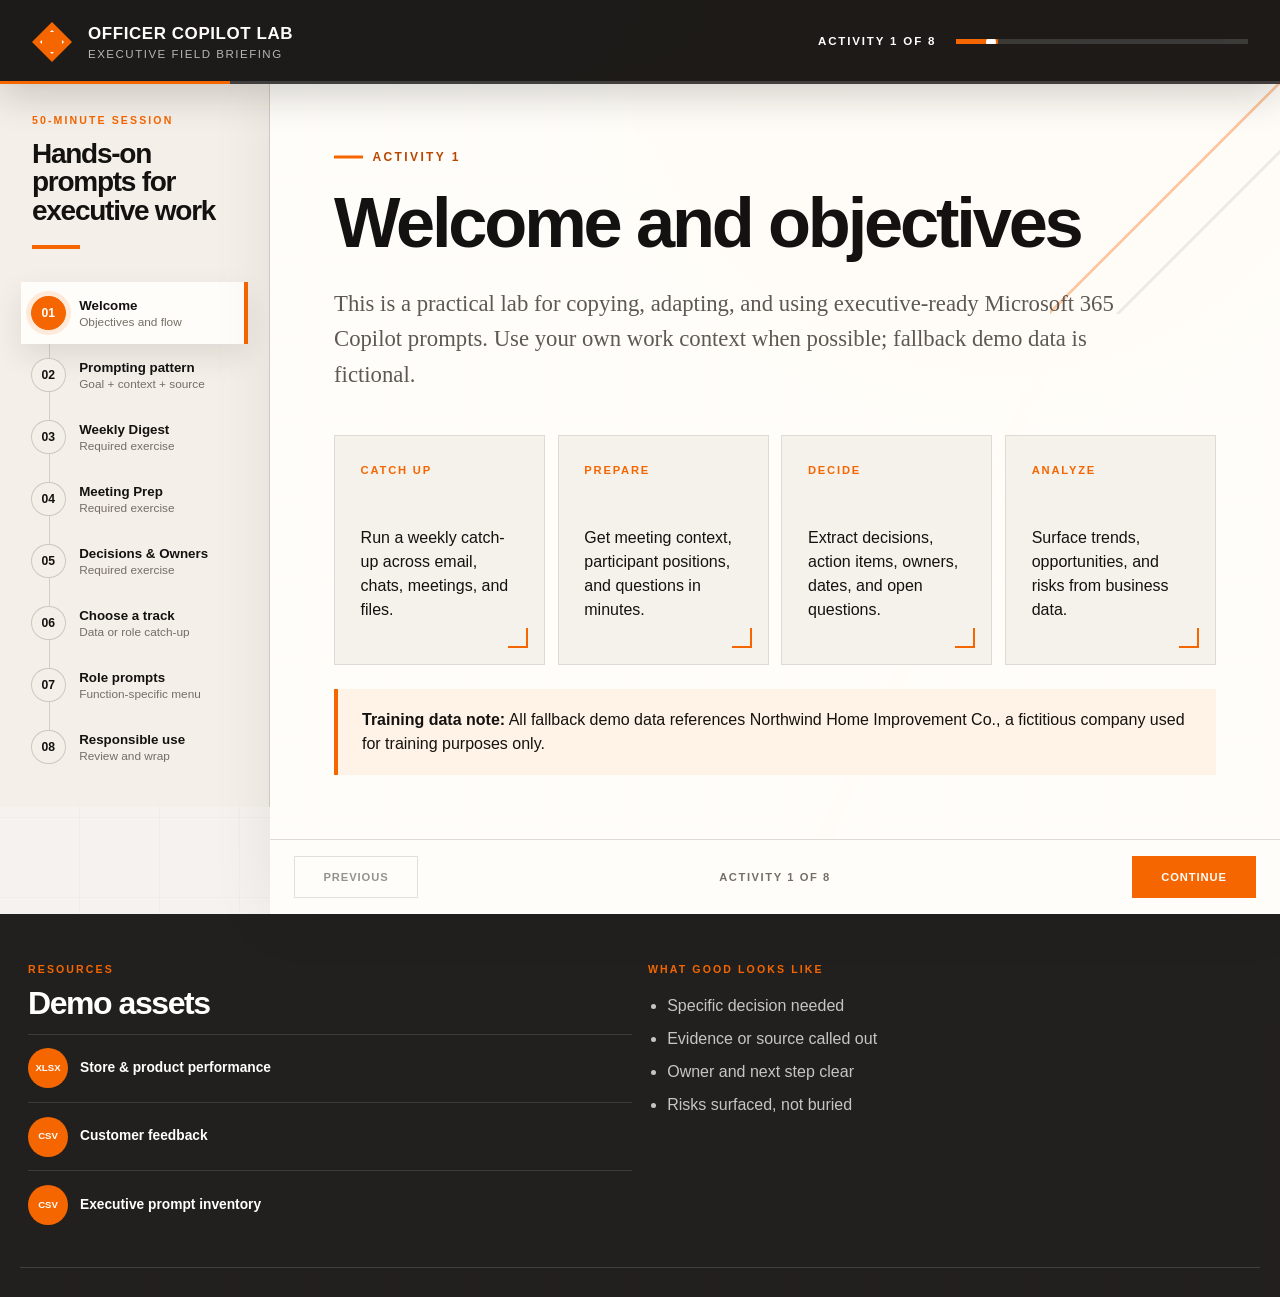
==== commit e21e12a5: "Promote executive briefing design to main site Replace the previous production experience with the a" ====
--- a/index.html
+++ b/index.html
@@ -3,7 +3,7 @@
 <head>
   <meta charset="utf-8">
   <meta name="viewport" content="width=device-width, initial-scale=1">
-  <title>Microsoft 365 Copilot VIP Training | Hands-On Player</title>
+  <title>Microsoft 365 Copilot VIP Training | Executive Field Briefing</title>
   <meta name="description" content="Executive-focused Microsoft 365 Copilot hands-on training player with prompts, role-based exercises, and downloadable demo assets.">
   <link rel="stylesheet" href="styles.css">
 </head>
@@ -14,8 +14,8 @@
     <div class="topbar-brand">
       <span class="brand-mark" aria-hidden="true"></span>
       <div>
-        <strong>VIP Copilot Lab</strong>
-        <span>Microsoft 365 Copilot hands-on guide</span>
+        <strong>Officer Copilot Lab</strong>
+        <span>Executive field briefing</span>
       </div>
     </div>
     <div class="topbar-progress" aria-live="polite">
@@ -37,7 +37,7 @@
         </button>
         <button type="button" class="activity-link" data-activity-link="1">
           <span class="activity-number">02</span>
-          <span><strong>Prompting pattern</strong><small>Role + context + task</small></span>
+          <span><strong>Prompting pattern</strong><small>Goal + context + source</small></span>
         </button>
         <button type="button" class="activity-link" data-activity-link="2">
           <span class="activity-number">03</span>
@@ -88,21 +88,22 @@
       <section class="activity-panel" data-activity="1">
         <div class="activity-kicker">Activity 2</div>
         <h2>The prompting pattern</h2>
-        <p class="activity-lede">Strong prompts give Copilot a clear role, the right context, a specific task, the output format you want, and constraints.</p>
+        <p class="activity-lede">Strong prompts give Copilot a clear goal, relevant context, the sources it should use, and clear expectations for the response.</p>
         <div class="formula-card">
-          <span>Role</span><span>Context</span><span>Task</span><span>Format</span><span>Constraints</span>
+          <span>Goal</span><span>Context</span><span>Source</span><span>Expectations</span>
         </div>
         <div class="prompt-card">
           <div class="prompt-card-header">
             <h3>Worked example</h3>
             <button class="copy-btn" type="button" data-copy-target="worked-example">Copy</button>
           </div>
-          <pre id="worked-example">I am a regional operations leader preparing for a business review. Summarize the attached store performance data, identify the three most important risks, and format the answer as an executive briefing with recommended actions.</pre>
+          <pre id="worked-example">Summarize the three most important performance risks for my upcoming regional business review. Focus on issues that require a leadership decision this week. Use the attached store performance workbook as the source. Format the response as a concise executive briefing with evidence and recommended actions.</pre>
         </div>
         <ul class="check-list">
-          <li>Be specific about people, teams, stores, products, or time period.</li>
-          <li>Ask for the output format you need: bullets, table, brief, or Teams post.</li>
-          <li>Tell Copilot what to prioritize so the most important items rise to the top.</li>
+          <li>State the goal clearly: what do you want Copilot to accomplish?</li>
+          <li>Add context about the audience, situation, people, or time period.</li>
+          <li>Identify the email, meeting, file, or other source Copilot should use.</li>
+          <li>Set expectations for format, tone, length, and what to prioritize.</li>
           <li>Verify facts, numbers, and names before acting or sharing.</li>
         </ul>
       </section>
--- a/styles.css
+++ b/styles.css
@@ -595,3 +595,744 @@
     width: 100%;
   }
 }
+
+:root {
+  --orange: #f56600;
+  --orange-hot: #ff7a1a;
+  --orange-dark: #b94600;
+  --ink: #141210;
+  --charcoal: #1b1917;
+  --carbon: #24211e;
+  --paper: #f4efe8;
+  --white: #fffdf9;
+  --sand: #e8dfd3;
+  --muted: #756e66;
+  --line: rgba(24, 20, 17, 0.14);
+  --shadow: 0 24px 60px rgba(22, 17, 13, 0.12);
+}
+
+* {
+  scrollbar-width: thin;
+  scrollbar-color: var(--orange) rgba(20, 18, 16, 0.08);
+}
+
+body {
+  min-height: 100vh;
+  background:
+    linear-gradient(rgba(255, 255, 255, 0.55), rgba(255, 255, 255, 0.55)),
+    repeating-linear-gradient(90deg, transparent 0 79px, rgba(30, 24, 20, 0.055) 79px 80px),
+    repeating-linear-gradient(0deg, transparent 0 79px, rgba(30, 24, 20, 0.055) 79px 80px),
+    #e9e4dd;
+  font-family: "Segoe UI Variable Text", "Aptos", sans-serif;
+}
+
+body::before {
+  position: fixed;
+  inset: 0;
+  z-index: -1;
+  content: "";
+  pointer-events: none;
+  background:
+    radial-gradient(circle at 78% 0%, rgba(245, 102, 0, 0.2), transparent 27rem),
+    linear-gradient(115deg, transparent 0 71%, rgba(245, 102, 0, 0.055) 71% 72%, transparent 72%);
+}
+
+h1,
+h2,
+h3,
+h4 {
+  font-family: "Bahnschrift", "Arial Narrow", sans-serif;
+  font-weight: 650;
+  letter-spacing: -0.045em;
+}
+
+.player-topbar {
+  min-height: 84px;
+  padding: 0 2rem;
+  background: rgba(20, 18, 16, 0.96);
+  border-bottom: 0;
+  box-shadow: 0 10px 40px rgba(20, 18, 16, 0.2);
+}
+
+.player-topbar::after {
+  position: absolute;
+  right: 0;
+  bottom: 0;
+  left: 0;
+  height: 3px;
+  content: "";
+  background: linear-gradient(90deg, var(--orange) 0 18%, rgba(255,255,255,0.16) 18% 100%);
+}
+
+.topbar-brand {
+  min-width: 330px;
+  gap: 1rem;
+}
+
+.topbar-brand strong {
+  font-family: "Bahnschrift", "Arial Narrow", sans-serif;
+  font-size: 1.06rem;
+  letter-spacing: 0.035em;
+  text-transform: uppercase;
+}
+
+.topbar-brand span {
+  font-size: 0.72rem;
+  letter-spacing: 0.13em;
+  text-transform: uppercase;
+}
+
+.brand-mark {
+  position: relative;
+  width: 2.5rem;
+  height: 2.5rem;
+  background: var(--orange);
+  box-shadow: none;
+  clip-path: polygon(50% 0, 100% 50%, 50% 100%, 0 50%);
+  transform: none;
+}
+
+.brand-mark::after {
+  position: absolute;
+  inset: 8px;
+  content: "";
+  border: 2px solid white;
+  clip-path: inherit;
+}
+
+.topbar-progress {
+  display: grid;
+  grid-template-columns: auto minmax(180px, 360px);
+  align-items: center;
+  gap: 1.25rem;
+}
+
+.topbar-progress > span {
+  margin: 0;
+  color: white;
+  font-family: "Bahnschrift", "Arial Narrow", sans-serif;
+  font-size: 0.72rem;
+  letter-spacing: 0.16em;
+}
+
+.progress-track {
+  height: 5px;
+  background: rgba(255, 255, 255, 0.14);
+}
+
+.progress-track span {
+  position: relative;
+  margin: 0;
+  background: var(--orange);
+}
+
+.progress-track span::after {
+  position: absolute;
+  top: 50%;
+  right: -5px;
+  width: 10px;
+  height: 10px;
+  content: "";
+  background: white;
+  border: 2px solid var(--orange);
+  border-radius: 50%;
+  transform: translateY(-50%);
+}
+
+.player-layout {
+  grid-template-columns: 292px minmax(0, 1fr) 274px;
+  gap: 0;
+  width: min(1720px, 100%);
+  padding: 0;
+}
+
+.lesson-rail,
+.resource-panel {
+  top: 84px;
+  max-height: calc(100vh - 84px);
+}
+
+.lesson-rail {
+  padding: 1.8rem 1.3rem;
+  background: rgba(244, 239, 232, 0.92);
+  border: 0;
+  border-right: 1px solid var(--line);
+  box-shadow: none;
+  backdrop-filter: blur(16px);
+}
+
+.rail-heading {
+  position: relative;
+  padding: 0 0.7rem 1.6rem;
+  border: 0;
+}
+
+.rail-heading::after {
+  display: block;
+  width: 48px;
+  height: 4px;
+  margin-top: 1.2rem;
+  content: "";
+  background: var(--orange);
+}
+
+.eyebrow {
+  margin-bottom: 0.7rem;
+  font-family: "Bahnschrift", "Arial Narrow", sans-serif;
+  font-size: 0.66rem;
+  letter-spacing: 0.2em;
+}
+
+h1 {
+  max-width: 220px;
+  font-size: 1.75rem;
+}
+
+h2 {
+  max-width: 900px;
+  font-size: clamp(3.1rem, 5.5vw, 6.8rem);
+  line-height: 0.89;
+  text-wrap: balance;
+}
+
+.activity-nav {
+  position: relative;
+  gap: 0;
+  padding-top: 0.5rem;
+}
+
+.activity-nav::before {
+  position: absolute;
+  top: 1.8rem;
+  bottom: 1.8rem;
+  left: 1.75rem;
+  width: 1px;
+  content: "";
+  background: rgba(24, 20, 17, 0.15);
+}
+
+.activity-link {
+  position: relative;
+  grid-template-columns: 2.15rem minmax(0, 1fr);
+  gap: 0.85rem;
+  min-height: 62px;
+  padding: 0.6rem 0.65rem;
+  border: 0;
+}
+
+.activity-link:hover,
+.activity-link:focus {
+  background: rgba(255, 255, 255, 0.7);
+}
+
+.activity-link.is-active {
+  color: var(--ink);
+  background: var(--white);
+  box-shadow: 0 12px 30px rgba(22, 17, 13, 0.1);
+}
+
+.activity-link.is-active::after {
+  position: absolute;
+  top: 0;
+  right: 0;
+  bottom: 0;
+  width: 4px;
+  content: "";
+  background: var(--orange);
+}
+
+.activity-number {
+  position: relative;
+  z-index: 1;
+  width: 2.15rem;
+  height: 2.15rem;
+  color: var(--ink);
+  background: var(--paper);
+  border: 1px solid rgba(24, 20, 17, 0.18);
+  border-radius: 50%;
+  font-family: "Bahnschrift", "Arial Narrow", sans-serif;
+}
+
+.activity-link.is-active .activity-number {
+  color: white;
+  background: var(--orange);
+  border-color: var(--orange);
+  box-shadow: 0 0 0 5px rgba(245, 102, 0, 0.12);
+}
+
+.activity-link small {
+  font-size: 0.74rem;
+}
+
+.activity-link.is-active small {
+  color: var(--muted);
+}
+
+.activity-stage {
+  position: relative;
+  background: rgba(255, 253, 249, 0.94);
+  border: 0;
+  box-shadow: 0 0 60px rgba(24, 20, 17, 0.08);
+  overflow: hidden;
+}
+
+.activity-stage::before {
+  position: absolute;
+  top: 0;
+  right: 0;
+  width: clamp(120px, 18vw, 280px);
+  height: clamp(120px, 18vw, 280px);
+  content: "";
+  pointer-events: none;
+  background:
+    linear-gradient(135deg, transparent 49.3%, rgba(245, 102, 0, 0.34) 49.3% 50%, transparent 50%),
+    linear-gradient(135deg, transparent 64.3%, rgba(24, 20, 17, 0.08) 64.3% 65%, transparent 65%);
+}
+
+.activity-panel {
+  min-height: calc(100vh - 150px);
+  padding: clamp(2.5rem, 5vw, 5.5rem);
+}
+
+.activity-panel.is-active > * {
+  animation: briefingReveal 520ms both;
+}
+
+.activity-panel.is-active > *:nth-child(2) { animation-delay: 70ms; }
+.activity-panel.is-active > *:nth-child(3) { animation-delay: 130ms; }
+.activity-panel.is-active > *:nth-child(4) { animation-delay: 190ms; }
+.activity-panel.is-active > *:nth-child(n+5) { animation-delay: 250ms; }
+
+.activity-kicker {
+  position: relative;
+  margin-bottom: 1.6rem;
+  padding: 0 0 0 2.4rem;
+  color: var(--orange-dark);
+  background: transparent;
+  font-family: "Bahnschrift", "Arial Narrow", sans-serif;
+  letter-spacing: 0.2em;
+}
+
+.activity-kicker::before {
+  position: absolute;
+  top: 50%;
+  left: 0;
+  width: 1.8rem;
+  height: 3px;
+  content: "";
+  background: var(--orange);
+  transform: translateY(-50%);
+}
+
+.activity-lede {
+  max-width: 780px;
+  margin: 2rem 0 2.7rem;
+  color: #5f5852;
+  font-family: Georgia, "Times New Roman", serif;
+  font-size: clamp(1.1rem, 1.8vw, 1.42rem);
+  line-height: 1.55;
+}
+
+.objective-list,
+.track-grid,
+.formula-card,
+.download-grid {
+  gap: 0.8rem;
+  background: transparent;
+  border: 0;
+}
+
+.objective-list article,
+.track-card,
+.role-card {
+  position: relative;
+  background: #f5f1eb;
+  border: 1px solid rgba(24, 20, 17, 0.1);
+}
+
+.objective-list article {
+  min-height: 190px;
+  padding: 1.6rem;
+  transition: transform 180ms ease, box-shadow 180ms ease;
+}
+
+.objective-list article:hover {
+  z-index: 2;
+  box-shadow: 0 22px 42px rgba(22, 17, 13, 0.12);
+  transform: translateY(-6px);
+}
+
+.objective-list article::after {
+  position: absolute;
+  right: 1rem;
+  bottom: 1rem;
+  width: 18px;
+  height: 18px;
+  content: "";
+  border-right: 2px solid var(--orange);
+  border-bottom: 2px solid var(--orange);
+}
+
+.objective-list span {
+  margin-bottom: 3rem;
+  font-size: 0.7rem;
+  letter-spacing: 0.16em;
+}
+
+.activity-note,
+.reflection {
+  position: relative;
+  margin-top: 1.5rem;
+  padding: 1.2rem 1.2rem 1.2rem 1.5rem;
+  background: #fff3e7;
+  border: 0;
+  border-left: 4px solid var(--orange);
+}
+
+.formula-card {
+  grid-template-columns: repeat(4, minmax(0, 1fr));
+  margin: 2rem 0;
+  counter-reset: formula;
+}
+
+.formula-card span {
+  position: relative;
+  min-height: 130px;
+  padding: 4.5rem 1rem 1rem;
+  color: var(--ink);
+  background: #f0ebe4;
+  border-top: 4px solid var(--ink);
+  text-align: left;
+  counter-increment: formula;
+}
+
+.formula-card span::before {
+  position: absolute;
+  top: 1rem;
+  left: 1rem;
+  color: var(--orange);
+  content: "0" counter(formula);
+  font-size: 0.7rem;
+  letter-spacing: 0.14em;
+}
+
+.prompt-card {
+  position: relative;
+  margin: 1.4rem 0;
+  color: #f8f3ed;
+  background:
+    linear-gradient(125deg, rgba(255,255,255,0.025), transparent 45%),
+    var(--charcoal);
+  border: 0;
+  border-radius: 2px;
+  box-shadow: 0 20px 46px rgba(20, 18, 16, 0.16);
+  overflow: hidden;
+}
+
+.prompt-card::after {
+  position: absolute;
+  top: 0;
+  left: 0;
+  width: 5px;
+  height: 100%;
+  content: "";
+  background: var(--orange);
+}
+
+.prompt-card-header {
+  padding: 1rem 1.25rem 1rem 1.5rem;
+}
+
+.prompt-card-header h3,
+.prompt-card-header h4 {
+  font-size: 0.9rem;
+  letter-spacing: 0.08em;
+  text-transform: uppercase;
+}
+
+pre {
+  padding: 1.5rem 1.5rem 1.7rem;
+  font-family: "Cascadia Mono", Consolas, monospace;
+  font-size: 0.92rem;
+  line-height: 1.65;
+}
+
+.copy-btn {
+  padding: 0.6rem 0.85rem;
+  background: transparent;
+  border: 1px solid rgba(255, 255, 255, 0.34);
+  font-family: "Bahnschrift", "Arial Narrow", sans-serif;
+  font-size: 0.7rem;
+  letter-spacing: 0.12em;
+  text-transform: uppercase;
+  transition: color 160ms ease, background 160ms ease, border-color 160ms ease;
+}
+
+.copy-btn:hover,
+.copy-btn:focus {
+  color: var(--ink);
+  background: var(--white);
+  border-color: var(--white);
+}
+
+.copy-btn.inline {
+  color: white;
+  background: var(--ink);
+  border-color: var(--ink);
+}
+
+.activity-meta span,
+.pill {
+  padding: 0.5rem 0.75rem;
+  font-family: "Bahnschrift", "Arial Narrow", sans-serif;
+  font-size: 0.68rem;
+  letter-spacing: 0.08em;
+  text-transform: uppercase;
+}
+
+.track-card,
+.role-card {
+  padding: 1.5rem;
+}
+
+.role-card {
+  transition: border-color 180ms ease, transform 180ms ease;
+}
+
+.role-card:hover {
+  border-color: rgba(245, 102, 0, 0.55);
+  transform: translateY(-3px);
+}
+
+.role-card pre {
+  background: #eae4dc;
+  border: 0;
+}
+
+.responsible-list {
+  gap: 0.8rem;
+  background: transparent;
+  border: 0;
+  counter-reset: responsible;
+}
+
+.responsible-list li {
+  position: relative;
+  min-height: 190px;
+  padding: 4.5rem 1.2rem 1.2rem;
+  background: #f0ebe4;
+  border-top: 4px solid var(--ink);
+  counter-increment: responsible;
+}
+
+.responsible-list li::before {
+  position: absolute;
+  top: 1.2rem;
+  left: 1.2rem;
+  color: var(--orange);
+  content: "0" counter(responsible);
+  font-family: "Bahnschrift", "Arial Narrow", sans-serif;
+  font-size: 0.75rem;
+  letter-spacing: 0.14em;
+}
+
+.activity-footer {
+  padding: 1rem 1.5rem;
+  background: rgba(255, 253, 249, 0.92);
+}
+
+.guide-button {
+  min-width: 124px;
+  padding: 0.85rem 1rem;
+  font-family: "Bahnschrift", "Arial Narrow", sans-serif;
+  font-size: 0.7rem;
+}
+
+.guide-button.secondary {
+  border-color: rgba(24, 20, 17, 0.28);
+}
+
+.activity-status {
+  font-family: "Bahnschrift", "Arial Narrow", sans-serif;
+  font-size: 0.7rem;
+  letter-spacing: 0.14em;
+  text-transform: uppercase;
+}
+
+.resource-panel {
+  gap: 0;
+  padding: 1.8rem 1.25rem;
+  background: rgba(27, 25, 23, 0.97);
+  color: white;
+}
+
+.resource-card,
+.resource-card.muted {
+  padding: 1.25rem 0.5rem 1.8rem;
+  color: white;
+  background: transparent;
+  border: 0;
+  border-bottom: 1px solid rgba(255, 255, 255, 0.14);
+  box-shadow: none;
+}
+
+.resource-card h2 {
+  font-size: 2rem;
+}
+
+.resource-link {
+  grid-template-columns: 2.5rem minmax(0, 1fr);
+  border-top-color: rgba(255, 255, 255, 0.12);
+}
+
+.resource-link strong {
+  height: 2.5rem;
+  border-radius: 50%;
+  font-size: 0.6rem;
+}
+
+.resource-link span {
+  font-size: 0.86rem;
+}
+
+.resource-link:hover span,
+.resource-link:focus span {
+  color: var(--orange-hot);
+}
+
+.resource-card li {
+  color: rgba(255, 255, 255, 0.74);
+}
+
+@keyframes briefingReveal {
+  from {
+    opacity: 0;
+    transform: translateY(18px);
+  }
+  to {
+    opacity: 1;
+    transform: translateY(0);
+  }
+}
+
+@media (max-width: 1280px) {
+  .player-layout {
+    grid-template-columns: 270px minmax(0, 1fr);
+  }
+
+  .resource-panel {
+    grid-column: 1 / -1;
+    grid-template-columns: repeat(2, minmax(0, 1fr));
+    position: static;
+    max-height: none;
+  }
+}
+
+@media (max-width: 860px) {
+  .player-topbar {
+    padding: 1rem;
+  }
+
+  .topbar-progress {
+    width: 100%;
+    grid-template-columns: auto 1fr;
+  }
+
+  .player-layout {
+    grid-template-columns: 1fr;
+  }
+
+  .lesson-rail {
+    padding: 1.2rem 1rem;
+    border-right: 0;
+    border-bottom: 1px solid var(--line);
+  }
+
+  .rail-heading {
+    display: grid;
+    grid-template-columns: 1fr auto;
+    gap: 1rem;
+    align-items: end;
+  }
+
+  .rail-heading::after {
+    display: none;
+  }
+
+  h1 {
+    max-width: 360px;
+  }
+
+  .activity-nav {
+    display: flex;
+    gap: 0.5rem;
+    padding-bottom: 0.5rem;
+    overflow-x: auto;
+  }
+
+  .activity-nav::before {
+    display: none;
+  }
+
+  .activity-link {
+    flex: 0 0 200px;
+  }
+
+  .activity-link.is-active::after {
+    top: auto;
+    left: 0;
+    width: auto;
+    height: 4px;
+  }
+
+  .activity-panel {
+    padding: 2.5rem 1.5rem;
+  }
+
+  h2 {
+    font-size: clamp(3rem, 12vw, 5rem);
+  }
+}
+
+@media (max-width: 560px) {
+  .topbar-brand {
+    min-width: 0;
+  }
+
+  .brand-mark {
+    width: 2rem;
+    height: 2rem;
+  }
+
+  .topbar-progress {
+    grid-template-columns: 1fr;
+    gap: 0.5rem;
+  }
+
+  .activity-nav {
+    grid-template-columns: none;
+  }
+
+  .objective-list,
+  .formula-card,
+  .track-grid,
+  .role-grid,
+  .responsible-list,
+  .resource-panel {
+    grid-template-columns: 1fr;
+  }
+
+  .activity-footer {
+    position: static;
+  }
+}
+
+@media (prefers-reduced-motion: reduce) {
+  html {
+    scroll-behavior: auto;
+  }
+
+  .activity-panel.is-active > * {
+    animation: none;
+  }
+}
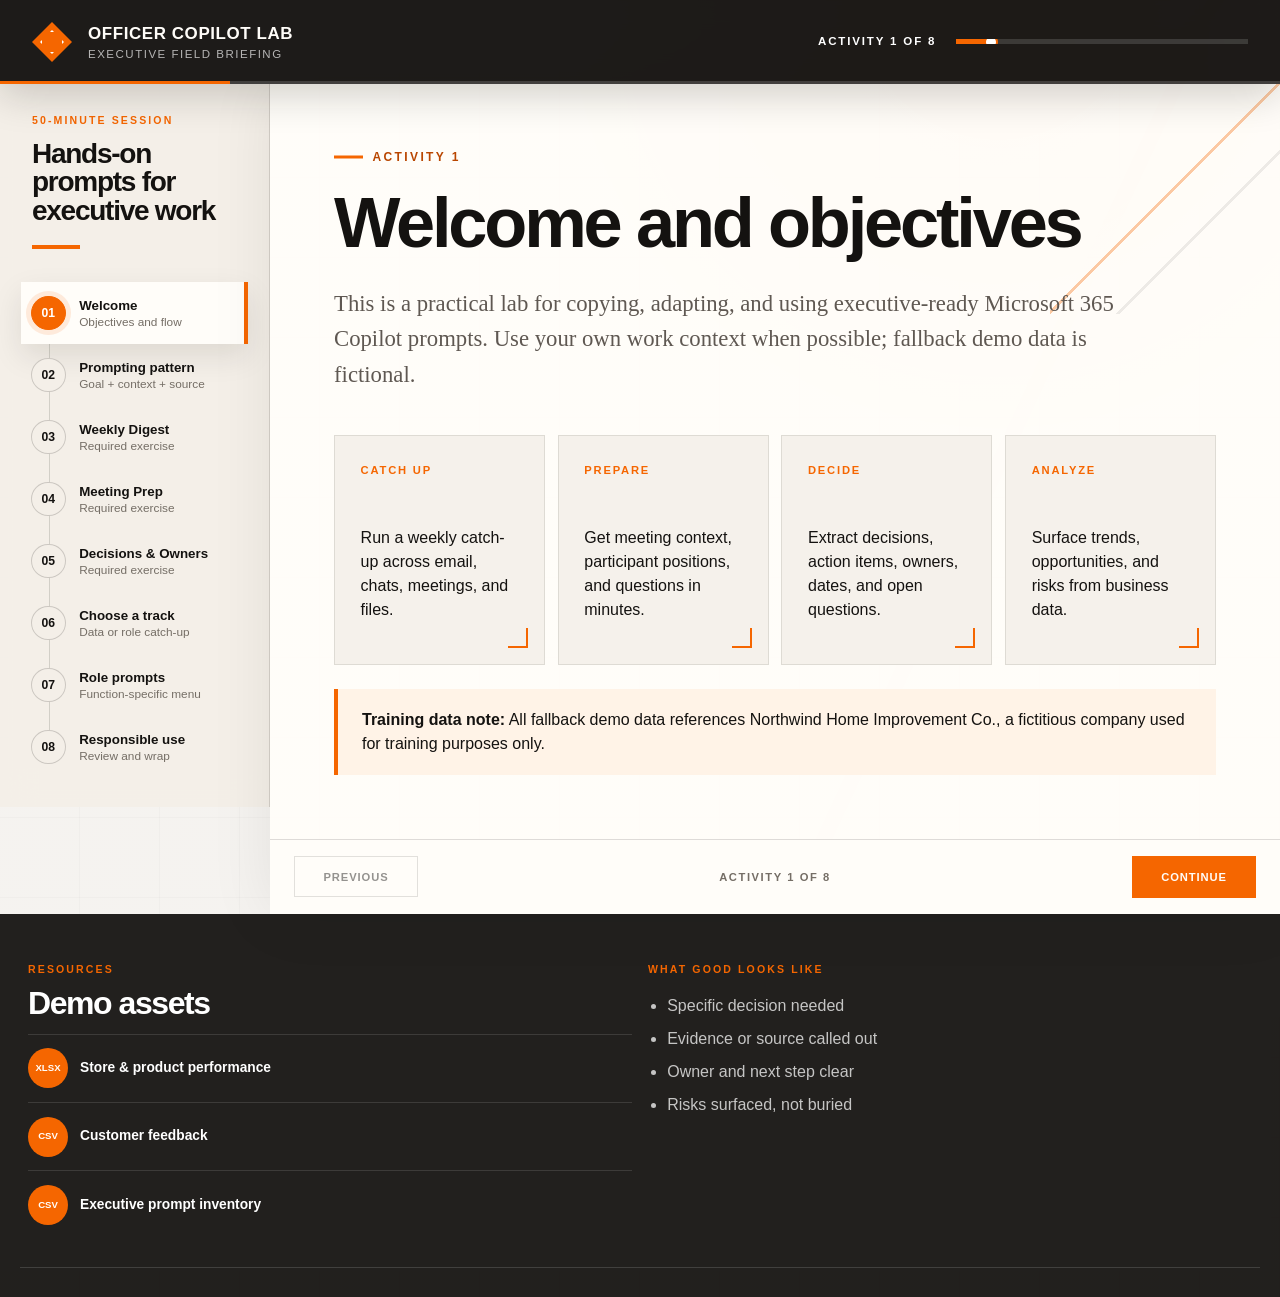
==== commit 817c4cfd: "Replace protected workbook and prefer downloads Co-authored-by: Copilot <223556219+Copilot@users.nor" ====
--- a/index.html
+++ b/index.html
@@ -135,9 +135,10 @@
           <span>Best for: 15-30 minutes before a meeting</span>
           <span>Grounding: calendar, email, Teams, documents</span>
         </div>
+        <p class="activity-note"><strong>Add the specific meeting first:</strong> In Copilot Chat, make sure <strong>Work IQ</strong> is on. Select <strong>Add work content</strong> in the prompt box, or type <strong>/</strong> to open the Context IQ menu. Choose <strong>Meetings</strong>, search by meeting title or organizer, and select the meeting you want Copilot to use. The meeting is added to your prompt as a reference; then paste the prompt below.</p>
         <div class="prompt-card">
           <div class="prompt-card-header"><h3>Prompt to copy</h3><button class="copy-btn" type="button" data-copy-target="prompt-meeting-prep">Copy prompt</button></div>
-          <pre id="prompt-meeting-prep">Prepare me for [my next meeting -- or name a specific upcoming meeting]. Summarize the agenda, list the key participants and their likely positions, and surface any recent emails, Teams messages, or documents relevant to the topics we will discuss. End with the top three questions I should ask.</pre>
+          <pre id="prompt-meeting-prep">Using the meeting I added to this prompt, prepare me for the discussion. Summarize the agenda, list the key participants and their relevant perspectives, and surface recent emails, Teams messages, or documents connected to the topics we will discuss. Clearly distinguish confirmed information from inferred context. End with the top three questions I should ask.</pre>
         </div>
         <div class="prompt-card compact">
           <div class="prompt-card-header"><h3>Follow-up prompt</h3><button class="copy-btn" type="button" data-copy-target="follow-meeting-prep">Copy</button></div>
@@ -178,7 +179,7 @@
               <div class="prompt-card-header"><h4>Prompt</h4><button class="copy-btn" type="button" data-copy-target="prompt-store">Copy</button></div>
               <pre id="prompt-store">Using the attached weekly store and product performance data, identify the most important trends, opportunities, and risks. Show the top-performing and underperforming store groups, products, and regions. Recommend the three actions leadership should consider this week, and include the evidence behind each recommendation.</pre>
             </div>
-            <p class="asset-line">Use with <a href="assets/Demo_Weekly_Store_Product_Performance.xlsx" download>Demo_Weekly_Store_Product_Performance.xlsx</a> and optionally <a href="assets/Demo_Customer_Feedback.csv" download>Demo_Customer_Feedback.csv</a>.</p>
+            <p class="asset-line">Use with <a href="assets/Demo_Weekly_Store_Product_Performance.xlsx" download="Demo_Weekly_Store_Product_Performance.xlsx">Demo_Weekly_Store_Product_Performance.xlsx</a> and optionally <a href="assets/Demo_Customer_Feedback.csv" download>Demo_Customer_Feedback.csv</a>.</p>
             <div class="prompt-card compact">
               <div class="prompt-card-header"><h4>Follow-up</h4><button class="copy-btn" type="button" data-copy-target="follow-store">Copy</button></div>
               <pre id="follow-store">Convert this into a one-page leadership brief with sections: Situation, Insight, Decision Needed, Risks, and Recommended Next Step.</pre>
@@ -241,7 +242,7 @@
       <div class="resource-card">
         <p class="eyebrow">Resources</p>
         <h2>Demo assets</h2>
-        <a class="resource-link" href="assets/Demo_Weekly_Store_Product_Performance.xlsx" download><strong>XLSX</strong><span>Store & product performance</span></a>
+        <a class="resource-link" href="assets/Demo_Weekly_Store_Product_Performance.xlsx" download="Demo_Weekly_Store_Product_Performance.xlsx"><strong>XLSX</strong><span>Store & product performance</span></a>
         <a class="resource-link" href="assets/Demo_Customer_Feedback.csv" download><strong>CSV</strong><span>Customer feedback</span></a>
         <a class="resource-link" href="assets/executive_use_case_prompts.csv" download><strong>CSV</strong><span>Executive prompt inventory</span></a>
       </div>
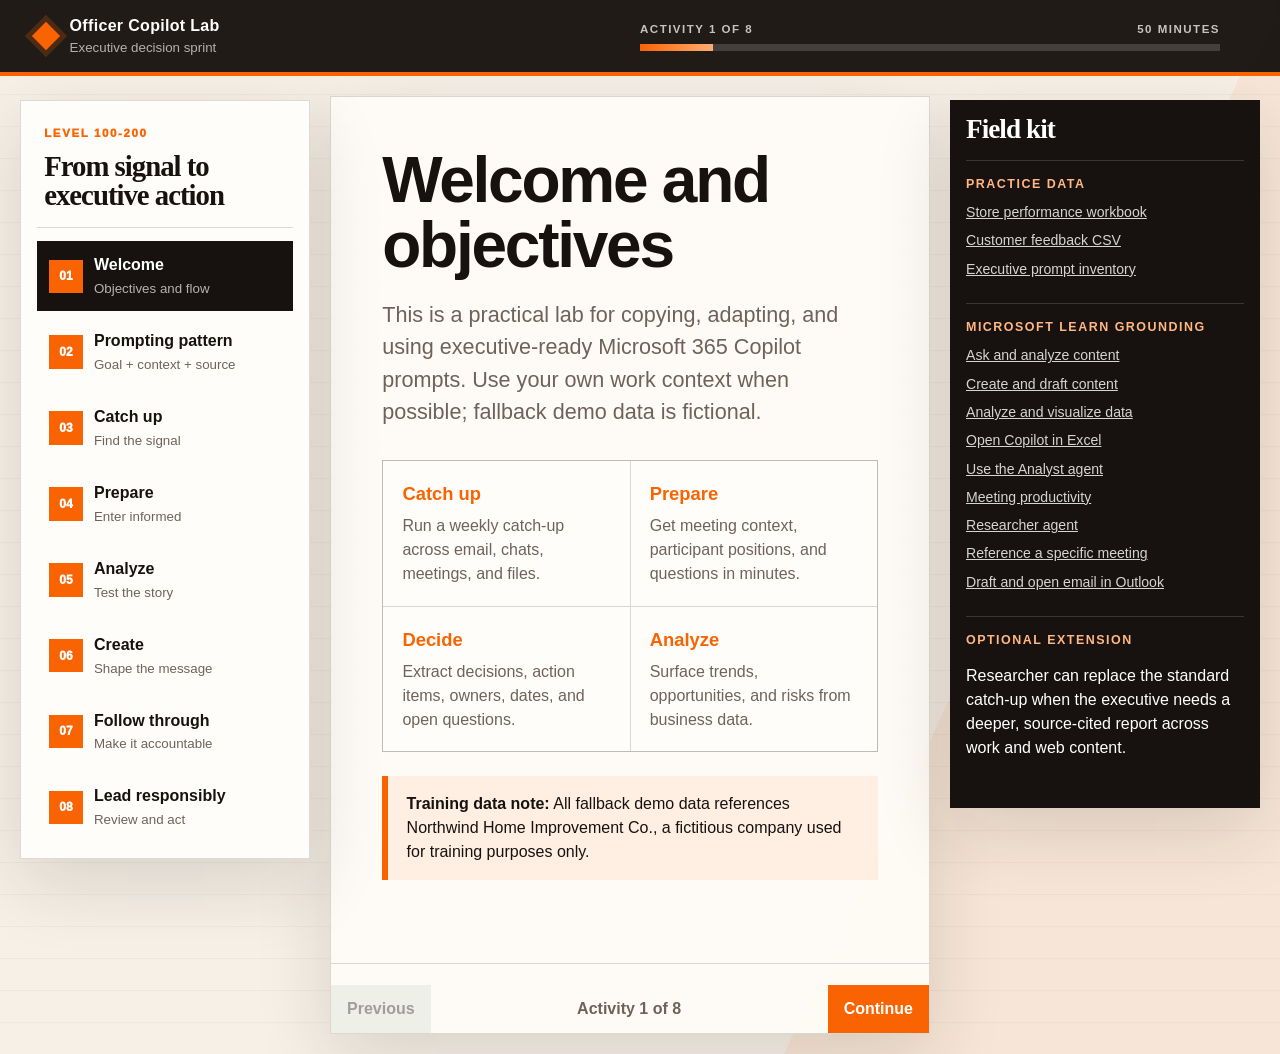
==== commit 7eea3679: "Promote executive workshop to live site Co-authored-by: Copilot <223556219+Copilot@users.noreply.git" ====
--- a/index.html
+++ b/index.html
@@ -3,101 +3,748 @@
 <head>
   <meta charset="utf-8">
   <meta name="viewport" content="width=device-width, initial-scale=1">
-  <title>Microsoft 365 Copilot VIP Training | Executive Field Briefing</title>
-  <meta name="description" content="Executive-focused Microsoft 365 Copilot hands-on training player with prompts, role-based exercises, and downloadable demo assets.">
-  <link rel="stylesheet" href="styles.css">
+  <title>Microsoft 365 Copilot Executive Decision Sprint</title>
+  <meta name="description" content="A Level 100-200 Microsoft 365 Copilot workshop for executives.">
+  <style>
+    :root {
+      --orange: #f96302;
+      --orange-soft: #ffb783;
+      --ink: #17120f;
+      --cream: #f7f0e7;
+      --paper: #fffdf9;
+      --sage: #d8dfd0;
+      --blue: #163b4d;
+      --muted: #6f625a;
+      --line: rgba(23, 18, 15, 0.15);
+      --shadow: 0 24px 70px rgba(38, 25, 17, 0.14);
+    }
+
+    * { box-sizing: border-box; }
+    html { scroll-behavior: smooth; }
+
+    body {
+      margin: 0;
+      overflow-x: hidden;
+      color: var(--ink);
+      background:
+        linear-gradient(115deg, transparent 0 72%, rgba(249, 99, 2, 0.07) 72% 100%),
+        repeating-linear-gradient(0deg, transparent 0 31px, rgba(23, 18, 15, 0.035) 31px 32px),
+        var(--cream);
+      font-family: "Aptos", "Segoe UI", sans-serif;
+      line-height: 1.5;
+    }
+
+    button, a { font: inherit; }
+    a { color: inherit; }
+    button { color: inherit; }
+
+    .skip-link {
+      position: fixed;
+      top: 0.75rem;
+      left: -999px;
+      z-index: 200;
+      padding: 0.7rem 1rem;
+      color: white;
+      background: var(--ink);
+    }
+
+    .skip-link:focus { left: 0.75rem; }
+
+    .topbar {
+      position: sticky;
+      top: 0;
+      z-index: 100;
+      display: grid;
+      grid-template-columns: minmax(230px, 1fr) minmax(250px, 580px) auto;
+      align-items: center;
+      gap: 1.5rem;
+      min-height: 76px;
+      padding: 0.85rem clamp(1rem, 3vw, 2.25rem);
+      color: white;
+      background: rgba(23, 18, 15, 0.96);
+      border-bottom: 4px solid var(--orange);
+      backdrop-filter: blur(12px);
+    }
+
+    .brand {
+      display: flex;
+      align-items: center;
+      gap: 0.85rem;
+      min-width: 0;
+    }
+
+    .brand-mark {
+      width: 1.25rem;
+      height: 1.25rem;
+      flex: 0 0 auto;
+      background: var(--orange);
+      transform: rotate(45deg);
+      box-shadow: 0 0 0 5px rgba(249, 99, 2, 0.2);
+    }
+
+    .brand strong,
+    .brand small { display: block; }
+    .brand strong { letter-spacing: 0.02em; }
+    .brand small { color: rgba(255,255,255,0.66); }
+
+    .progress-label {
+      display: flex;
+      justify-content: space-between;
+      margin-bottom: 0.4rem;
+      color: rgba(255,255,255,0.74);
+      font-size: 0.72rem;
+      font-weight: 800;
+      letter-spacing: 0.13em;
+      text-transform: uppercase;
+    }
+
+    .progress-track {
+      height: 0.45rem;
+      background: rgba(255,255,255,0.16);
+      overflow: hidden;
+    }
+
+    .progress-fill {
+      display: block;
+      width: 12.5%;
+      height: 100%;
+      background: linear-gradient(90deg, var(--orange), #ffad72);
+      transition: width 240ms ease;
+    }
+
+    .dev-badge {
+      padding: 0.45rem 0.65rem;
+      color: var(--ink);
+      background: #ffd400;
+      font-size: 0.72rem;
+      font-weight: 950;
+      letter-spacing: 0.12em;
+      text-transform: uppercase;
+      transform: rotate(2deg);
+    }
+
+    .layout {
+      display: grid;
+      grid-template-columns: 290px minmax(0, 1fr) 310px;
+      gap: 1.25rem;
+      width: min(1680px, 100%);
+      margin: 0 auto;
+      padding: 1.25rem;
+    }
+
+    .rail,
+    .resources {
+      position: sticky;
+      top: 100px;
+      align-self: start;
+      max-height: calc(100vh - 118px);
+      overflow: auto;
+    }
+
+    .rail {
+      padding: 1rem;
+      background: var(--paper);
+      border: 1px solid var(--line);
+      box-shadow: var(--shadow);
+    }
+
+    .rail-header {
+      padding: 0.5rem 0.45rem 1rem;
+      border-bottom: 1px solid var(--line);
+    }
+
+    .eyebrow {
+      margin: 0 0 0.6rem;
+      color: var(--orange);
+      font-size: 0.72rem;
+      font-weight: 950;
+      letter-spacing: 0.14em;
+      text-transform: uppercase;
+    }
+
+    h1, h2, h3, h4 {
+      margin: 0;
+      font-family: Georgia, "Times New Roman", serif;
+      line-height: 1.02;
+      letter-spacing: -0.035em;
+    }
+
+    h1 { font-size: 1.8rem; }
+    h2 { max-width: 970px; font-size: clamp(2.5rem, 5vw, 5.4rem); }
+    h3 { font-size: 1.45rem; }
+    h4 { font-size: 1.1rem; }
+
+    .legacy-panel h2 {
+      font-family: "Aptos Display", "Segoe UI", sans-serif;
+      font-size: clamp(2.4rem, 5vw, 4.8rem);
+    }
+
+    .legacy-kicker {
+      width: fit-content;
+      margin-bottom: 1.1rem;
+      padding: 0.38rem 0.65rem;
+      color: white;
+      background: var(--orange);
+      font-size: 0.75rem;
+      font-weight: 900;
+      letter-spacing: 0.12em;
+      text-transform: uppercase;
+    }
+
+    .legacy-lede {
+      max-width: 850px;
+      margin: 1.25rem 0 2rem;
+      color: var(--muted);
+      font-size: clamp(1.05rem, 2vw, 1.35rem);
+    }
+
+    .objective-list,
+    .formula-card {
+      display: grid;
+      gap: 1px;
+      background: var(--line);
+      border: 1px solid var(--line);
+    }
+
+    .objective-list { grid-template-columns: repeat(2, 1fr); }
+    .formula-card { grid-template-columns: repeat(4, 1fr); margin: 1.5rem 0; }
+
+    .objective-list article,
+    .formula-card span {
+      padding: 1.2rem;
+      background: var(--paper);
+    }
+
+    .objective-list span {
+      color: var(--orange);
+      font-size: 1.15rem;
+      font-weight: 900;
+    }
+
+    .objective-list p { margin: 0.4rem 0 0; color: var(--muted); }
+
+    .formula-card span {
+      text-align: center;
+      font-weight: 900;
+    }
+
+    .formula-card .ingredient-goal { color: white; background: #176b87; }
+    .formula-card .ingredient-context { color: white; background: #2f6f44; }
+    .formula-card .ingredient-source { color: white; background: #8f2d56; }
+    .formula-card .ingredient-expectations { color: white; background: #d94f00; }
+
+    .prompt-ingredient { font-weight: 900; }
+    .prompt-ingredient.ingredient-goal { color: #176b87; }
+    .prompt-ingredient.ingredient-context { color: #2f6f44; }
+    .prompt-ingredient.ingredient-source { color: #8f2d56; }
+    .prompt-ingredient.ingredient-expectations { color: #d94f00; }
+
+    .check-list {
+      display: grid;
+      gap: 0.7rem;
+      margin: 1.5rem 0 0;
+      padding: 0;
+      list-style: none;
+    }
+
+    .check-list li {
+      position: relative;
+      padding-left: 1.8rem;
+    }
+
+    .check-list li::before {
+      content: "";
+      position: absolute;
+      top: 0.42rem;
+      left: 0;
+      width: 0.8rem;
+      height: 0.8rem;
+      background: var(--orange);
+      transform: rotate(45deg);
+    }
+
+    .activity-note {
+      margin-top: 1.5rem;
+      padding: 1rem 1.15rem;
+      background: rgba(249, 99, 2, 0.08);
+      border-left: 6px solid var(--orange);
+    }
+
+    .nav {
+      display: grid;
+      gap: 0.35rem;
+      padding-top: 0.85rem;
+    }
+
+    .nav-button {
+      display: grid;
+      grid-template-columns: 2.1rem minmax(0, 1fr);
+      gap: 0.7rem;
+      align-items: center;
+      width: 100%;
+      padding: 0.7rem;
+      text-align: left;
+      background: transparent;
+      border: 1px solid transparent;
+      cursor: pointer;
+    }
+
+    .nav-button:hover,
+    .nav-button:focus-visible { background: rgba(249, 99, 2, 0.09); }
+
+    .nav-button.is-active {
+      color: white;
+      background: var(--ink);
+    }
+
+    .nav-number {
+      display: grid;
+      place-items: center;
+      width: 2.1rem;
+      height: 2.1rem;
+      color: white;
+      background: var(--orange);
+      font-size: 0.75rem;
+      font-weight: 950;
+    }
+
+    .nav-button small {
+      display: block;
+      margin-top: 0.12rem;
+      color: var(--muted);
+    }
+
+    .nav-button.is-active small { color: rgba(255,255,255,0.68); }
+
+    .stage {
+      min-width: 0;
+      background: rgba(255,253,249,0.88);
+      border: 1px solid var(--line);
+      box-shadow: var(--shadow);
+    }
+
+    .panel {
+      display: none;
+      min-height: calc(100vh - 170px);
+      padding: clamp(1.6rem, 4vw, 4.25rem);
+      overflow: hidden;
+    }
+
+    .panel.is-active {
+      display: block;
+      animation: reveal 280ms ease-out both;
+    }
+
+    @keyframes reveal {
+      from { transform: translateY(12px); }
+      to { transform: translateY(0); }
+    }
+
+    .kicker {
+      display: flex;
+      align-items: center;
+      gap: 0.7rem;
+      width: fit-content;
+      margin-bottom: 1.15rem;
+      color: var(--orange);
+      font-size: 0.75rem;
+      font-weight: 950;
+      letter-spacing: 0.13em;
+      text-transform: uppercase;
+    }
+
+    .kicker::before {
+      content: "";
+      width: 2.5rem;
+      height: 4px;
+      background: var(--orange);
+    }
+
+    .lede {
+      max-width: 880px;
+      margin: 1.35rem 0 2rem;
+      color: var(--muted);
+      font-size: clamp(1.08rem, 2vw, 1.4rem);
+    }
+
+    .hero-grid,
+    .capability-grid,
+    .choice-grid,
+    .output-grid {
+      display: grid;
+      gap: 1px;
+      background: var(--line);
+      border: 1px solid var(--line);
+    }
+
+    .hero-grid { grid-template-columns: repeat(3, 1fr); margin-top: 2rem; }
+    .capability-grid { grid-template-columns: repeat(3, 1fr); }
+    .choice-grid { grid-template-columns: repeat(2, 1fr); }
+    .output-grid { grid-template-columns: repeat(2, 1fr); }
+
+    .hero-grid article,
+    .capability-grid article,
+    .choice-card,
+    .output-grid article {
+      padding: 1.25rem;
+      background: var(--paper);
+    }
+
+    .hero-grid strong,
+    .capability-grid strong {
+      display: block;
+      margin-bottom: 0.25rem;
+      color: var(--orange);
+      font-size: 1.55rem;
+      font-family: Georgia, "Times New Roman", serif;
+    }
+
+    .scenario-banner {
+      position: relative;
+      margin: 2rem 0;
+      padding: 1.5rem 1.6rem 1.5rem 2rem;
+      color: white;
+      background: var(--blue);
+      overflow: hidden;
+    }
+
+    .scenario-banner::after {
+      content: "DECIDE";
+      position: absolute;
+      right: -0.5rem;
+      bottom: -1.3rem;
+      color: rgba(255,255,255,0.08);
+      font: 900 5.5rem/1 Georgia, serif;
+      letter-spacing: -0.06em;
+    }
+
+    .scenario-banner p { max-width: 760px; margin: 0.5rem 0 0; }
+
+    .meta {
+      display: flex;
+      flex-wrap: wrap;
+      gap: 0.55rem;
+      margin: 1.25rem 0;
+    }
+
+    .meta span,
+    .pill {
+      padding: 0.4rem 0.65rem;
+      background: var(--sage);
+      font-size: 0.78rem;
+      font-weight: 850;
+    }
+
+    .pill.orange { color: white; background: var(--orange); }
+
+    .prompt-card {
+      margin: 1.25rem 0;
+      background: white;
+      border: 1px solid var(--line);
+      box-shadow: 9px 9px 0 rgba(249, 99, 2, 0.12);
+    }
+
+    .prompt-header {
+      display: flex;
+      align-items: center;
+      justify-content: space-between;
+      gap: 1rem;
+      padding: 0.8rem 1rem;
+      border-bottom: 1px solid var(--line);
+    }
+
+    .prompt-header h3,
+    .prompt-header h4 { font-family: "Aptos", "Segoe UI", sans-serif; letter-spacing: 0; }
+
+    pre {
+      margin: 0;
+      padding: 1.2rem;
+      white-space: pre-wrap;
+      color: #2d241f;
+      font: 600 0.98rem/1.65 "Aptos", "Segoe UI", sans-serif;
+    }
+
+    .copy-button,
+    .guide-button {
+      border: 0;
+      cursor: pointer;
+      font-weight: 900;
+    }
+
+    .copy-button {
+      padding: 0.45rem 0.7rem;
+      color: white;
+      background: var(--ink);
+    }
+
+    .copy-button:hover,
+    .copy-button:focus-visible { background: var(--orange); }
+
+    .steps {
+      display: grid;
+      gap: 0.7rem;
+      margin: 1.4rem 0;
+      padding: 0;
+      list-style: none;
+      counter-reset: steps;
+    }
+
+    .steps li {
+      display: grid;
+      grid-template-columns: 2.35rem minmax(0, 1fr);
+      gap: 0.8rem;
+      align-items: start;
+    }
+
+    .steps li::before {
+      counter-increment: steps;
+      content: counter(steps);
+      display: grid;
+      place-items: center;
+      width: 2.35rem;
+      height: 2.35rem;
+      color: white;
+      background: var(--orange);
+      font-weight: 950;
+    }
+
+    .steps strong { display: block; }
+
+    .reflection,
+    .ga-note {
+      margin-top: 1.5rem;
+      padding: 1rem 1.15rem;
+      border-left: 6px solid var(--orange);
+      background: rgba(249, 99, 2, 0.08);
+    }
+
+    .ga-note {
+      border-color: var(--blue);
+      background: rgba(22, 59, 77, 0.08);
+    }
+
+    .choice-card h3 { margin-bottom: 0.55rem; }
+    .choice-card p { color: var(--muted); }
+
+    .route-intro {
+      margin: 1.5rem 0 0.65rem;
+      padding-top: 1.25rem;
+      color: var(--muted);
+      border-top: 1px solid var(--line);
+    }
+
+    .route-intro strong {
+      display: block;
+      margin-bottom: 0.25rem;
+      color: var(--ink);
+      font-size: 1.12rem;
+    }
+
+    .new-chat-note {
+      margin: 1rem 0;
+      padding: 0.75rem 0.9rem;
+      color: var(--blue);
+      background: rgba(22, 59, 77, 0.07);
+      border: 1px solid rgba(22, 59, 77, 0.2);
+      font-size: 0.9rem;
+    }
+
+    .access-steps {
+      display: grid;
+      gap: 0.35rem;
+      margin: 0.65rem 0 1rem;
+      padding-left: 1.25rem;
+      color: var(--muted);
+    }
+
+    .access-steps strong { color: var(--ink); }
+
+    .source-link {
+      display: inline-block;
+      margin-top: 0.7rem;
+      color: var(--blue);
+      font-size: 0.8rem;
+      font-weight: 850;
+    }
+
+    .resources {
+      padding: 1rem;
+      color: white;
+      background: var(--ink);
+      box-shadow: var(--shadow);
+    }
+
+    .resources h2 {
+      margin-bottom: 1rem;
+      font-size: 1.7rem;
+    }
+
+    .resource-block {
+      padding: 1rem 0;
+      border-top: 1px solid rgba(255,255,255,0.15);
+    }
+
+    .resource-block h3 {
+      margin-bottom: 0.65rem;
+      color: var(--orange-soft);
+      font: 850 0.78rem/1.2 "Aptos", "Segoe UI", sans-serif;
+      letter-spacing: 0.12em;
+      text-transform: uppercase;
+    }
+
+    .resource-block a {
+      display: block;
+      margin: 0.45rem 0;
+      color: rgba(255,255,255,0.82);
+      font-size: 0.88rem;
+    }
+
+    .resource-block a:hover { color: white; }
+
+    .ga-stamp {
+      display: inline-flex;
+      gap: 0.45rem;
+      align-items: center;
+      margin-top: 0.5rem;
+      padding: 0.45rem 0.6rem;
+      color: var(--ink);
+      background: var(--sage);
+      font-size: 0.72rem;
+      font-weight: 950;
+      letter-spacing: 0.08em;
+      text-transform: uppercase;
+    }
+
+    .ga-stamp::before {
+      content: "";
+      width: 0.55rem;
+      height: 0.55rem;
+      border-radius: 50%;
+      background: #138a4b;
+    }
+
+    .guide {
+      display: flex;
+      align-items: center;
+      justify-content: space-between;
+      gap: 1rem;
+      margin-top: 2rem;
+      padding-top: 1.3rem;
+      border-top: 1px solid var(--line);
+    }
+
+    .guide-button {
+      padding: 0.75rem 1rem;
+      color: white;
+      background: var(--orange);
+    }
+
+    .guide-button.secondary { color: var(--ink); background: var(--sage); }
+    .guide-button:disabled { opacity: 0.4; cursor: not-allowed; }
+
+    .status { color: var(--muted); font-weight: 850; }
+
+    @media (max-width: 1180px) {
+      .layout { grid-template-columns: 260px minmax(0, 1fr); }
+      .resources { position: static; grid-column: 1 / -1; max-height: none; }
+      .resource-block { display: inline-block; width: 32%; vertical-align: top; padding-right: 1rem; }
+    }
+
+    @media (max-width: 780px) {
+      .topbar {
+        width: 100%;
+        min-width: 0;
+        grid-template-columns: minmax(0, 1fr) auto;
+        gap: 0.75rem;
+        padding-inline: 0.85rem;
+      }
+      .brand strong { font-size: 0.92rem; }
+      .brand small { font-size: 0.75rem; }
+      .topbar-progress { grid-column: 1 / -1; grid-row: 2; }
+      .layout,
+      .rail,
+      .stage,
+      .resources {
+        width: 100%;
+        max-width: 100%;
+        min-width: 0;
+      }
+      .layout { display: block; padding: 0.75rem; }
+      .rail { position: static; max-height: none; margin-bottom: 0.75rem; overflow: hidden; }
+      .nav { grid-template-columns: repeat(3, minmax(0, 1fr)); }
+      .nav-button { display: block; width: auto; min-width: 0; padding: 0.45rem; text-align: center; }
+      .nav-button div:last-child { display: none; }
+      .nav-number { margin: auto; }
+      .dev-badge { display: none; }
+      .panel { min-height: auto; padding: 1.35rem; }
+      pre, h1, h2, h3, p, a { overflow-wrap: anywhere; }
+      .hero-grid,
+      .capability-grid,
+      .choice-grid,
+      .output-grid,
+      .objective-list,
+      .formula-card { grid-template-columns: 1fr; }
+      .resource-block { display: block; width: auto; }
+      .guide { flex-wrap: wrap; }
+      h2 { font-size: clamp(2.3rem, 10vw, 3.1rem); }
+    }
+  </style>
 </head>
-<body class="player-body">
+<body>
   <a class="skip-link" href="#activity-title">Skip to activity</a>
 
-  <header class="player-topbar">
-    <div class="topbar-brand">
+  <header class="topbar">
+    <div class="brand">
       <span class="brand-mark" aria-hidden="true"></span>
-      <div>
-        <strong>Officer Copilot Lab</strong>
-        <span>Executive field briefing</span>
-      </div>
+      <div><strong>Officer Copilot Lab</strong><small>Executive decision sprint</small></div>
     </div>
-    <div class="topbar-progress" aria-live="polite">
-      <span id="progress-label">Activity 1 of 8</span>
-      <div class="progress-track" aria-hidden="true"><span id="progress-fill"></span></div>
+    <div class="topbar-progress">
+      <div class="progress-label"><span id="progress-label">Activity 1 of 8</span><span>50 minutes</span></div>
+      <div class="progress-track" aria-hidden="true"><span class="progress-fill" id="progress-fill"></span></div>
     </div>
   </header>
 
-  <div class="player-layout">
-    <aside class="lesson-rail" aria-label="Activity outline">
-      <div class="rail-heading">
-        <p class="eyebrow">50-minute session</p>
-        <h1>Hands-on prompts for executive work</h1>
+  <div class="layout">
+    <aside class="rail" aria-label="Workshop activities">
+      <div class="rail-header">
+        <p class="eyebrow">Level 100-200</p>
+        <h1>From signal to executive action</h1>
       </div>
-      <nav class="activity-nav" aria-label="Hands-on activities">
-        <button type="button" class="activity-link is-active" data-activity-link="0">
-          <span class="activity-number">01</span>
-          <span><strong>Welcome</strong><small>Objectives and flow</small></span>
-        </button>
-        <button type="button" class="activity-link" data-activity-link="1">
-          <span class="activity-number">02</span>
-          <span><strong>Prompting pattern</strong><small>Goal + context + source</small></span>
-        </button>
-        <button type="button" class="activity-link" data-activity-link="2">
-          <span class="activity-number">03</span>
-          <span><strong>Weekly Digest</strong><small>Required exercise</small></span>
-        </button>
-        <button type="button" class="activity-link" data-activity-link="3">
-          <span class="activity-number">04</span>
-          <span><strong>Meeting Prep</strong><small>Required exercise</small></span>
-        </button>
-        <button type="button" class="activity-link" data-activity-link="4">
-          <span class="activity-number">05</span>
-          <span><strong>Decisions & Owners</strong><small>Required exercise</small></span>
-        </button>
-        <button type="button" class="activity-link" data-activity-link="5">
-          <span class="activity-number">06</span>
-          <span><strong>Choose a track</strong><small>Data or role catch-up</small></span>
-        </button>
-        <button type="button" class="activity-link" data-activity-link="6">
-          <span class="activity-number">07</span>
-          <span><strong>Role prompts</strong><small>Function-specific menu</small></span>
-        </button>
-        <button type="button" class="activity-link" data-activity-link="7">
-          <span class="activity-number">08</span>
-          <span><strong>Responsible use</strong><small>Review and wrap</small></span>
-        </button>
+      <nav class="nav">
+        <button class="nav-button is-active" type="button" data-nav="0"><span class="nav-number">01</span><div><strong>Welcome</strong><small>Objectives and flow</small></div></button>
+        <button class="nav-button" type="button" data-nav="1"><span class="nav-number">02</span><div><strong>Prompting pattern</strong><small>Goal + context + source</small></div></button>
+        <button class="nav-button" type="button" data-nav="2"><span class="nav-number">03</span><div><strong>Catch up</strong><small>Find the signal</small></div></button>
+        <button class="nav-button" type="button" data-nav="3"><span class="nav-number">04</span><div><strong>Prepare</strong><small>Enter informed</small></div></button>
+        <button class="nav-button" type="button" data-nav="4"><span class="nav-number">05</span><div><strong>Analyze</strong><small>Test the story</small></div></button>
+        <button class="nav-button" type="button" data-nav="5"><span class="nav-number">06</span><div><strong>Create</strong><small>Shape the message</small></div></button>
+        <button class="nav-button" type="button" data-nav="6"><span class="nav-number">07</span><div><strong>Follow through</strong><small>Make it accountable</small></div></button>
+        <button class="nav-button" type="button" data-nav="7"><span class="nav-number">08</span><div><strong>Lead responsibly</strong><small>Review and act</small></div></button>
       </nav>
     </aside>
 
-    <main class="activity-stage" aria-live="polite">
-      <section class="activity-panel is-active" data-activity="0">
-        <div class="activity-kicker">Activity 1</div>
+    <main class="stage" aria-live="polite">
+      <section class="panel legacy-panel is-active" data-panel="0">
         <h2 id="activity-title">Welcome and objectives</h2>
-        <p class="activity-lede">
-          This is a practical lab for copying, adapting, and using executive-ready Microsoft 365 Copilot prompts.
-          Use your own work context when possible; fallback demo data is fictional.
-        </p>
+        <p class="legacy-lede">This is a practical lab for copying, adapting, and using executive-ready Microsoft 365 Copilot prompts. Use your own work context when possible; fallback demo data is fictional.</p>
         <div class="objective-list">
           <article><span>Catch up</span><p>Run a weekly catch-up across email, chats, meetings, and files.</p></article>
           <article><span>Prepare</span><p>Get meeting context, participant positions, and questions in minutes.</p></article>
           <article><span>Decide</span><p>Extract decisions, action items, owners, dates, and open questions.</p></article>
           <article><span>Analyze</span><p>Surface trends, opportunities, and risks from business data.</p></article>
         </div>
-        <div class="activity-note">
-          <strong>Training data note:</strong> All fallback demo data references Northwind Home Improvement Co., a fictitious company used for training purposes only.
-        </div>
+        <div class="activity-note"><strong>Training data note:</strong> All fallback demo data references Northwind Home Improvement Co., a fictitious company used for training purposes only.</div>
       </section>
 
-      <section class="activity-panel" data-activity="1">
-        <div class="activity-kicker">Activity 2</div>
+      <section class="panel legacy-panel" data-panel="1">
+        <div class="legacy-kicker">Activity 2</div>
         <h2>The prompting pattern</h2>
-        <p class="activity-lede">Strong prompts give Copilot a clear goal, relevant context, the sources it should use, and clear expectations for the response.</p>
+        <p class="legacy-lede">Strong prompts give Copilot a clear goal, relevant context, the sources it should use, and clear expectations for the response.</p>
         <div class="formula-card">
-          <span>Goal</span><span>Context</span><span>Source</span><span>Expectations</span>
-        </div>
-        <div class="prompt-card">
-          <div class="prompt-card-header">
-            <h3>Worked example</h3>
-            <button class="copy-btn" type="button" data-copy-target="worked-example">Copy</button>
-          </div>
-          <pre id="worked-example">Summarize the three most important performance risks for my upcoming regional business review. Focus on issues that require a leadership decision this week. Use the attached store performance workbook as the source. Format the response as a concise executive briefing with evidence and recommended actions.</pre>
+          <span class="ingredient-goal">Goal</span><span class="ingredient-context">Context</span><span class="ingredient-source">Source</span><span class="ingredient-expectations">Expectations</span>
+        </div>
+        <div class="prompt-card">
+          <div class="prompt-header"><h3>Worked example</h3><button class="copy-button" type="button" data-copy="prompt-pattern">Copy</button></div>
+          <pre id="prompt-pattern"><span class="prompt-ingredient ingredient-goal">Identify an impactful active initiative I have been working on and prepare an executive summary for an upcoming leadership discussion.</span> <span class="prompt-ingredient ingredient-context">The audience is a cross-functional executive team, the discussion is limited to 15 minutes, and the objective is to align on one decision or next step.</span> <span class="prompt-ingredient ingredient-source">Review email threads from the past two weeks where I am a sender or recipient. Prioritize recent developments and unresolved issues, and cite the messages supporting each finding.</span> <span class="prompt-ingredient ingredient-expectations">Begin with a brief explanation of why you selected this initiative based on its activity and potential impact. Then provide three key points, the decision needed, two risks, and a recommended next action.</span></pre>
         </div>
         <ul class="check-list">
           <li>State the goal clearly: what do you want Copilot to accomplish?</li>
@@ -108,156 +755,264 @@
         </ul>
       </section>
 
-      <section class="activity-panel" data-activity="2">
-        <div class="activity-kicker">Required exercise</div>
-        <h2>Weekly Digest</h2>
-        <p class="activity-lede">Start every week with a clear, organized picture of what happened and what needs your attention.</p>
-        <div class="activity-meta">
-          <span>Best for: Monday morning or after time away</span>
-          <span>Grounding: email, Teams, meetings, files</span>
-        </div>
-        <div class="prompt-card">
-          <div class="prompt-card-header"><h3>Prompt to copy</h3><button class="copy-btn" type="button" data-copy-target="prompt-weekly">Copy prompt</button></div>
-          <pre id="prompt-weekly">Summarize my past week across email, Teams chats, meetings, and shared files. Group the summary by stakeholder theme: [list the stakeholder groups or focus areas you own -- for example customers, field and operations, product, supply chain, people, finance, and urgent decisions]. For each theme, include what changed, why it matters, any decision needed from me, and suggested next step.</pre>
-        </div>
-        <div class="prompt-card compact">
-          <div class="prompt-card-header"><h3>Follow-up prompt</h3><button class="copy-btn" type="button" data-copy-target="follow-weekly">Copy</button></div>
-          <pre id="follow-weekly">Turn this into a 5-bullet executive briefing I could review before my next leadership meeting.</pre>
-        </div>
-        <p class="reflection">Reflection: Which theme surfaced something you would have otherwise missed this week?</p>
+      <section class="panel" data-panel="2">
+        <div class="kicker">Activity 3 · 7 minutes</div>
+        <h2>Catch up: find the signal.</h2>
+        <p class="lede">Use Microsoft 365 Copilot Chat to synthesize recent work context, then narrow the response to decisions and risks.</p>
+        <div class="new-chat-note"><strong>Start a new chat</strong> before running this exercise so context from the worked example does not influence the response.</div>
+        <ol class="steps">
+          <li><div><strong>Set your scope.</strong> Replace the bracketed areas with the functions or stakeholders you own.</div></li>
+          <li><div><strong>Run the prompt.</strong> Review the sources Copilot provides and open at least one supporting item.</div></li>
+          <li><div><strong>Challenge the result.</strong> Ask what is uncertain, contradictory, or missing.</div></li>
+        </ol>
+        <div class="prompt-card">
+          <div class="prompt-header"><h3>Leadership signal scan</h3><button class="copy-button" type="button" data-copy="catch-up-prompt">Copy</button></div>
+          <pre id="catch-up-prompt">Review my work from the past five business days related to [operations, customers, products, people, finance, or another area]. Identify the five developments most likely to require executive attention. For each, explain what changed, why it matters now, the decision or intervention that may be needed, and the source supporting the finding. Separate confirmed facts from possible implications.</pre>
+        </div>
+        <div class="prompt-card">
+          <div class="prompt-header"><h4>Pressure-test follow-up</h4><button class="copy-button" type="button" data-copy="catch-up-follow">Copy</button></div>
+          <pre id="catch-up-follow">Which of these findings has the weakest evidence or conflicting signals? Show me what I should verify before acting.</pre>
+        </div>
+        <p class="reflection"><strong>Reflection:</strong> Did Copilot surface a decision, or merely organize information?</p>
       </section>
 
-      <section class="activity-panel" data-activity="3">
-        <div class="activity-kicker">Required exercise</div>
-        <h2>Meeting Prep</h2>
-        <p class="activity-lede">Walk into your next meeting prepared, with the context and the right questions in hand.</p>
-        <div class="activity-meta">
-          <span>Best for: 15-30 minutes before a meeting</span>
-          <span>Grounding: calendar, email, Teams, documents</span>
-        </div>
-        <p class="activity-note"><strong>Add the specific meeting first:</strong> In Copilot Chat, make sure <strong>Work IQ</strong> is on. Select <strong>Add work content</strong> in the prompt box, or type <strong>/</strong> to open the Context IQ menu. Choose <strong>Meetings</strong>, search by meeting title or organizer, and select the meeting you want Copilot to use. The meeting is added to your prompt as a reference; then paste the prompt below.</p>
-        <div class="prompt-card">
-          <div class="prompt-card-header"><h3>Prompt to copy</h3><button class="copy-btn" type="button" data-copy-target="prompt-meeting-prep">Copy prompt</button></div>
-          <pre id="prompt-meeting-prep">Using the meeting I added to this prompt, prepare me for the discussion. Summarize the agenda, list the key participants and their relevant perspectives, and surface recent emails, Teams messages, or documents connected to the topics we will discuss. Clearly distinguish confirmed information from inferred context. End with the top three questions I should ask.</pre>
-        </div>
-        <div class="prompt-card compact">
-          <div class="prompt-card-header"><h3>Follow-up prompt</h3><button class="copy-btn" type="button" data-copy-target="follow-meeting-prep">Copy</button></div>
-          <pre id="follow-meeting-prep">Create a concise pre-read with sections: Context, Likely Tensions, Decisions Needed, Questions to Ask, and Risks.</pre>
-        </div>
-        <p class="reflection">Reflection: Did the pre-read change how you plan to open or steer the meeting?</p>
+      <section class="panel" data-panel="3">
+        <div class="kicker">Activity 4 · 7 minutes</div>
+        <h2>Prepare: enter informed.</h2>
+        <p class="lede">Use Copilot with an upcoming meeting and the content available to you in Teams or Outlook. The goal is not a generic agenda—it is a sharper leadership posture.</p>
+        <div class="new-chat-note"><strong>Start a new chat</strong> before adding the meeting so the preparation is grounded only in the meeting and its related work context.</div>
+        <div class="activity-note"><strong>Point Copilot to the meeting:</strong> In Copilot Chat, make sure <strong>Work IQ</strong> is on. Select <strong>Add work content</strong> in the prompt box, or type <strong>/</strong>. Choose <strong>Meetings</strong>, search by meeting title or organizer, and select the meeting. It will appear as a reference in the prompt.</div>
+        <ol class="steps">
+          <li><div><strong>Choose a real upcoming meeting</strong> and add it to the prompt using the Work IQ steps above.</div></li>
+          <li><div><strong>Run the preparation prompt</strong> with the meeting reference attached.</div></li>
+          <li><div><strong>Verify participant positions</strong> before treating them as fact.</div></li>
+        </ol>
+        <div class="prompt-card">
+          <div class="prompt-header"><h3>Leadership meeting pre-read</h3><button class="copy-button" type="button" data-copy="meeting-prompt">Copy</button></div>
+          <pre id="meeting-prompt">Using the meeting I added to this prompt, prepare me for the discussion. Summarize the purpose, recent developments connected to the agenda, and any decisions that appear to be needed. Identify the participants whose input will be important, but do not infer a person's position unless it is supported by available content. End with three questions I should ask and two assumptions the group should test.</pre>
+        </div>
+        <p class="reflection"><strong>Engagement moment:</strong> Pair up and compare the questions Copilot proposed. Which one would materially improve the meeting?</p>
       </section>
 
-      <section class="activity-panel" data-activity="4">
-        <div class="activity-kicker">Required exercise</div>
-        <h2>Meeting Decisions and Owners</h2>
-        <p class="activity-lede">Turn a meeting into a crisp, shareable record of decisions and commitments before people leave the room.</p>
-        <div class="activity-meta">
-          <span>Best for: end of meeting or immediately after</span>
-          <span>Grounding: Teams recap, notes, transcript</span>
-        </div>
-        <div class="prompt-card">
-          <div class="prompt-card-header"><h3>Prompt to copy</h3><button class="copy-btn" type="button" data-copy-target="prompt-decisions">Copy prompt</button></div>
-          <pre id="prompt-decisions">From [name the meeting, or paste its notes or transcript], generate the decisions-and-owners block I can post to the chat right now. Include decisions made as specific commitments, action items with named owner and due date, open questions we are carrying forward, and the one decision we explicitly chose not to make today and when we will revisit it.</pre>
-        </div>
-        <div class="prompt-card compact">
-          <div class="prompt-card-header"><h3>Follow-up prompt</h3><button class="copy-btn" type="button" data-copy-target="follow-decisions">Copy</button></div>
-          <pre id="follow-decisions">Rewrite this as a concise Teams post with a professional executive tone.</pre>
-        </div>
-        <p class="reflection">Reflection: Was any decision less clear than you assumed once you saw it written as a commitment?</p>
+      <section class="panel" data-panel="4">
+        <div class="kicker">Activity 5 · 12 minutes</div>
+        <h2>Analyze: test the story.</h2>
+        <p class="lede">Move from communication signals to business evidence. Choose one route; each uses a different dataset and a prompt designed for that tool and business question.</p>
+        <p class="route-intro"><strong>Copilot in Excel</strong>Use the workbook directly in Excel to compare regions, store groups, and products.</p>
+        <ul class="access-steps">
+          <li>Download and open the <a href="assets/Demo_Weekly_Store_Product_Performance.xlsx" download="Demo_Weekly_Store_Product_Performance.xlsx">performance workbook</a> in Excel.</li>
+          <li>Select the <strong>Copilot button</strong> near the upper-right corner to open the Copilot pane.</li>
+          <li>Start a new conversation in the pane, then paste the prompt below.</li>
+        </ul>
+        <div class="prompt-card">
+          <div class="prompt-header"><h3>Copilot in Excel prompt</h3><button class="copy-button" type="button" data-copy="excel-analysis-prompt">Copy</button></div>
+          <pre id="excel-analysis-prompt">Analyze this weekly store and product performance data to identify where leadership attention would have the greatest impact this week. Compare regions, store groups, and products; identify meaningful outliers and trends; and show the evidence behind each finding. Recommend three actions and the additional information needed before making a final decision. Create a visualization that makes the most important comparison easy to understand.</pre>
+        </div>
+        <p class="route-intro"><strong>Analyst</strong>Use the Analyst agent in Microsoft 365 Copilot to identify recurring themes and intervention priorities.</p>
+        <ul class="access-steps">
+          <li>Open the <strong>Microsoft 365 Copilot app</strong> and select <strong>Analyst</strong> under <strong>Agents</strong>.</li>
+          <li>Select the <strong>+</strong> attachment control and add the <a href="assets/Demo_Customer_Feedback.csv" download>customer feedback data</a>.</li>
+          <li>Start a new Analyst conversation, then paste the prompt below.</li>
+        </ul>
+        <div class="prompt-card">
+          <div class="prompt-header"><h3>Analyst prompt</h3><button class="copy-button" type="button" data-copy="analyst-analysis-prompt">Copy</button></div>
+          <pre id="analyst-analysis-prompt">Analyze this customer feedback data to identify the issues most likely to require executive intervention. Group comments into recurring themes, quantify how often each theme appears, identify the stores, regions, products, or service moments most affected, and include representative evidence. Recommend the three intervention priorities with the expected customer or operational benefit of each. Clearly identify limitations or missing context in the data.</pre>
+        </div>
+        <div class="prompt-card">
+          <div class="prompt-header"><h4>Optional · Bring your own data</h4><button class="copy-button" type="button" data-copy="byod-analysis-prompt">Copy</button></div>
+          <pre id="byod-analysis-prompt">Analyze the attached [workbook or CSV] to help me decide [the business decision]. The data covers [time period, population, and business process]. First describe the fields and any data-quality limitations you observe. Then identify the most important trends, exceptions, risks, and opportunities; support each finding with evidence; and recommend three actions. Clearly distinguish what the data proves from what would require additional context.</pre>
+        </div>
+        <div class="prompt-card">
+          <div class="prompt-header"><h4>Pressure-test either route</h4><button class="copy-button" type="button" data-copy="analysis-follow">Copy</button></div>
+          <pre id="analysis-follow">Argue against your leading recommendation. What alternative explanation, missing data, or risk could change the decision?</pre>
+        </div>
+        <div class="activity-note"><strong>Required final step:</strong> After reviewing and correcting the analysis, run the handoff prompt below. This creates the common input used in Activity 6, regardless of which route or dataset you chose.</div>
+        <div class="prompt-card">
+          <div class="prompt-header"><h3>Create the Activity 6 handoff</h3><button class="copy-button" type="button" data-copy="analysis-handoff">Copy</button></div>
+          <pre id="analysis-handoff">Create a Decision Brief Handoff from this analysis. Include: the decision question; three findings supported by the source data; the evidence for each finding; the recommended action; two risks or counterarguments; and unresolved questions. Keep it under 350 words. Mark any unsupported or uncertain item as Needs validation.</pre>
+        </div>
       </section>
 
-      <section class="activity-panel" data-activity="5">
-        <div class="activity-kicker">Optional exercise</div>
-        <h2>Choose your track</h2>
-        <p class="activity-lede">Choose 4A to practice analyzing business data, or 4B to run a catch-up focused on your function.</p>
-        <div class="track-grid">
-          <article class="track-card">
-            <span class="pill optional">Option 4A</span>
-            <h3>Store and Product Performance</h3>
-            <p>Use performance data to find the story: what is working, what is not, and what leadership should do this week.</p>
-            <div class="prompt-card compact">
-              <div class="prompt-card-header"><h4>Prompt</h4><button class="copy-btn" type="button" data-copy-target="prompt-store">Copy</button></div>
-              <pre id="prompt-store">Using the attached weekly store and product performance data, identify the most important trends, opportunities, and risks. Show the top-performing and underperforming store groups, products, and regions. Recommend the three actions leadership should consider this week, and include the evidence behind each recommendation.</pre>
-            </div>
-            <p class="asset-line">Use with <a href="assets/Demo_Weekly_Store_Product_Performance.xlsx" download="Demo_Weekly_Store_Product_Performance.xlsx">Demo_Weekly_Store_Product_Performance.xlsx</a> and optionally <a href="assets/Demo_Customer_Feedback.csv" download>Demo_Customer_Feedback.csv</a>.</p>
-            <div class="prompt-card compact">
-              <div class="prompt-card-header"><h4>Follow-up</h4><button class="copy-btn" type="button" data-copy-target="follow-store">Copy</button></div>
-              <pre id="follow-store">Convert this into a one-page leadership brief with sections: Situation, Insight, Decision Needed, Risks, and Recommended Next Step.</pre>
-            </div>
-          </article>
-          <article class="track-card">
-            <span class="pill optional">Option 4B</span>
-            <h3>Role-Based Catch-Up</h3>
-            <p>Scope the catch-up tightly to your own function and sort by what needs action.</p>
-            <div class="prompt-card compact">
-              <div class="prompt-card-header"><h4>Prompt</h4><button class="copy-btn" type="button" data-copy-target="prompt-role">Copy</button></div>
-              <pre id="prompt-role">Summarize communications from the past week related to [my function -- your area of ownership]. Prioritize anything requiring my decision, anything with customer/store/associate impact, anything with financial or operational risk, and anything that has a deadline. Group the results into: decide today, delegate, monitor, and ignore.</pre>
-            </div>
-            <div class="prompt-card compact">
-              <div class="prompt-card-header"><h4>Follow-up</h4><button class="copy-btn" type="button" data-copy-target="follow-role">Copy</button></div>
-              <pre id="follow-role">Draft three follow-up messages: one decision response, one delegation note, and one acknowledgement.</pre>
-            </div>
-          </article>
-        </div>
+      <section class="panel" data-panel="5">
+        <div class="kicker">Activity 6 · 8 minutes</div>
+        <h2>Create: turn the handoff into a brief.</h2>
+        <p class="lede">Every Activity 5 route ends with the same Decision Brief Handoff. Use that short, structured block as the input for Copilot in Word.</p>
+        <ol class="steps">
+          <li><div><strong>Return to Activity 5.</strong> Copy the Decision Brief Handoff created by the required final prompt.</div></li>
+          <li><div><strong>Open a blank Word document.</strong> Open Copilot in Word and choose to draft content.</div></li>
+          <li><div><strong>Paste the prompt below.</strong> Replace the bracketed placeholder with your Decision Brief Handoff.</div></li>
+          <li><div><strong>Review the document.</strong> Confirm every fact against the source data before sharing the brief.</div></li>
+        </ol>
+        <div class="prompt-card">
+          <div class="prompt-header"><h3>Executive decision brief</h3><button class="copy-button" type="button" data-copy="create-prompt">Copy</button></div>
+          <pre id="create-prompt">Using the Decision Brief Handoff below, draft a one-page executive decision brief. Use the sections Situation, Evidence, Options, Recommendation, Risks, and Decision Needed. Keep the tone direct and neutral. Preserve important numbers and retain every Needs validation label.
+
+[Paste the Decision Brief Handoff from Activity 5 here]</pre>
+        </div>
+        <div class="prompt-card">
+          <div class="prompt-header"><h4>Executive edit</h4><button class="copy-button" type="button" data-copy="create-follow">Copy</button></div>
+          <pre id="create-follow">Reduce this to no more than one page. Lead with the decision required, retain only evidence that materially affects the decision, and end with the recommended owner and next checkpoint.</pre>
+        </div>
+        <p class="reflection"><strong>Reflection:</strong> Did the brief make the decision easier to understand, or simply make the analysis shorter?</p>
       </section>
 
-      <section class="activity-panel" data-activity="6">
-        <div class="activity-kicker">Role-based menu</div>
-        <h2>Choose the prompt closest to your function</h2>
-        <div class="role-grid player-role-grid">
-          <article class="role-card"><h3>Store / Field Operations</h3><p>Store execution, staffing, safety, and district escalations.</p><button class="copy-btn inline" data-copy-target="role-ops">Copy</button><pre id="role-ops">Summarize communications from the past week related to store and field operations: store performance, staffing and scheduling, execution issues, safety and shrink, customer complaints, and district escalations. Prioritize anything requiring my decision, anything affecting stores, customers, or associates this week, anything with operational risk, and anything with a deadline. Group the results into: decide today, delegate, monitor, and ignore.</pre></article>
-          <article class="role-card"><h3>Merchandising / Product / Category</h3><p>Assortment, pricing, promotions, vendors, and inventory.</p><button class="copy-btn inline" data-copy-target="role-merch">Copy</button><pre id="role-merch">Summarize communications from the past week related to merchandising, product, and category management: assortment and pricing, promotions, vendor and supplier updates, inventory and availability, and category performance. Prioritize anything requiring my decision, anything with customer or store impact, anything with margin or financial risk, and anything with a deadline. Group the results into: decide today, delegate, monitor, and ignore.</pre></article>
-          <article class="role-card"><h3>Supply Chain / Transportation</h3><p>Logistics, supplier escalations, service levels, and availability.</p><button class="copy-btn inline" data-copy-target="role-supply">Copy</button><pre id="role-supply">Summarize communications from the past week about supply chain, transportation, logistics, supplier escalations, safety, quality, and service levels. Prioritize anything affecting stores, customers, associates, or product availability this week, anything requiring my decision, anything with operational or cost risk, and anything with a deadline. Group the results into: decide today, delegate, monitor, and ignore.</pre></article>
-          <article class="role-card"><h3>Customer Experience / Services / Pro</h3><p>Customer pain points, service issues, Pro accounts, and sentiment.</p><button class="copy-btn inline" data-copy-target="role-cx">Copy</button><pre id="role-cx">Catch me up on communications from the past week across customer experience, services, and Pro: customer pain points, service and installation issues, Pro account escalations, sentiment shifts, and satisfaction trends. Prioritize anything requiring my decision, anything with customer or associate impact, anything with financial or reputational risk, and anything with a deadline. Group the results into: decide today, delegate, monitor, and ignore.</pre></article>
-          <article class="role-card"><h3>HR / Learning / Associate Relations</h3><p>Talent, associate relations, policy, and organizational change.</p><button class="copy-btn inline" data-copy-target="role-hr">Copy</button><pre id="role-hr">Flag any HR, learning, associate relations, talent, organizational change, or policy communications from the past week. Prioritize anything requiring my decision or leadership alignment, anything with associate or store impact, anything needing legal review or manager communication, and anything with a deadline. Group the results into: decide today, delegate, monitor, and ignore.</pre></article>
-          <article class="role-card"><h3>IT / Security / Data / Payments</h3><p>System incidents, security, payments, projects, and vendors.</p><button class="copy-btn inline" data-copy-target="role-it">Copy</button><pre id="role-it">Summarize IT, security, data, payments, system incident, project milestone, and vendor escalation communications from the past week. Prioritize anything requiring my decision, anything affecting production systems, stores, customers, or associates, anything with security, compliance, or operational risk, and anything with a deadline. Group the results into: decide today, delegate, monitor, and ignore.</pre></article>
-          <article class="role-card"><h3>Finance / Tax / Controller</h3><p>Close, approvals, forecast risk, tax, and audit items.</p><button class="copy-btn inline" data-copy-target="role-finance">Copy</button><pre id="role-finance">Pull together finance-related communications from the past week: close updates, approvals pending, forecast risks, tax and compliance topics, and audit items. Prioritize anything requiring my decision, anything with a dollar amount or executive decision attached, anything with financial or compliance risk, and anything with a deadline. Group the results into: decide today, delegate, monitor, and ignore.</pre></article>
-          <article class="role-card"><h3>Legal / Compliance / Risk</h3><p>Regulatory, privacy, safety, and coordinated response.</p><button class="copy-btn inline" data-copy-target="role-legal">Copy</button><pre id="role-legal">Summarize legal, compliance, regulatory, privacy, safety, and risk communications from the past week. Prioritize anything requiring my decision or executive attention, anything with customer, associate, or store impact, anything needing audit committee awareness, policy change, or coordinated response, and anything with a deadline. Group the results into: decide today, delegate, monitor, and ignore.</pre></article>
-          <article class="role-card"><h3>Marketing / Online</h3><p>Campaigns, e-commerce metrics, brand, and promotional calendar.</p><button class="copy-btn inline" data-copy-target="role-marketing">Copy</button><pre id="role-marketing">Catch me up on communications from the past week across marketing and online: campaign performance, e-commerce and site metrics, brand and sentiment shifts, promotional calendar, and customer-facing content. Prioritize anything requiring my decision, anything with customer or store impact, anything with budget or reputational risk, and anything with a deadline. Group the results into: decide today, delegate, monitor, and ignore.</pre></article>
-          <article class="role-card"><h3>Real Estate / Construction</h3><p>New stores, remodels, permitting, contractors, and facilities.</p><button class="copy-btn inline" data-copy-target="role-real-estate">Copy</button><pre id="role-real-estate">Summarize communications from the past week related to real estate and construction: new store and remodel projects, site selection and permitting, landlord and contractor updates, project budgets and timelines, and facilities issues. Prioritize anything requiring my decision, anything affecting store openings or customers, anything with cost, schedule, or safety risk, and anything with a deadline. Group the results into: decide today, delegate, monitor, and ignore.</pre></article>
-        </div>
+      <section class="panel" data-panel="6">
+        <div class="kicker">Activity 7 · 6 minutes</div>
+        <h2>Follow through: make it accountable.</h2>
+        <p class="lede">Point Copilot Chat to a specific past meeting, convert the discussion into explicit commitments, and open a ready-to-review follow-up draft in Outlook.</p>
+        <div class="new-chat-note"><strong>Start a new chat</strong> before adding the past meeting so Copilot does not carry forward context from the analysis and writing activities.</div>
+        <div class="activity-note"><strong>Add the specific meeting:</strong> In Copilot Chat, make sure <strong>Work IQ</strong> is on. Select <strong>Add work content</strong>, or type <strong>/</strong>. Choose <strong>Meetings</strong>, search by meeting title or organizer, and select the meeting before pasting the prompt.</div>
+        <div class="prompt-card">
+          <div class="prompt-header"><h3>Decision record and Outlook follow-up</h3><button class="copy-button" type="button" data-copy="follow-through-prompt">Copy</button></div>
+          <pre id="follow-through-prompt">Using the meeting I added to this prompt, create a decision and owner record from the available recap or transcript. Include decisions made, action items with the named owner and stated due date, unresolved questions, and items discussed but not decided. Do not invent an owner or deadline; mark it as unassigned or not specified. Then send an Outlook email to the attendees with the decisions first, owners and dates second, and open questions last. End by asking recipients to correct anything that does not match their understanding.</pre>
+        </div>
+        <div class="prompt-card">
+          <div class="prompt-header"><h4>Open the draft in Outlook</h4><button class="copy-button" type="button" data-copy="follow-through-follow">Copy</button></div>
+          <pre id="follow-through-follow">Make the email concise and executive-ready. Use a clear subject line and keep the body under 250 words.</pre>
+        </div>
+        <ol class="steps">
+          <li><div><strong>Review the generated email card</strong> in Copilot Chat and confirm the recipients, subject, decisions, owners, and dates.</div></li>
+          <li><div><strong>Select Open</strong> to continue editing the generated draft in Outlook.</div></li>
+          <li><div><strong>Edit and send</strong> only after confirming the draft against the meeting record.</div></li>
+        </ol>
+        <div class="ga-note"><strong>Availability note:</strong> Use a meeting that was transcribed or recorded so Copilot can ground the recap and follow-up in the meeting content.</div>
       </section>
 
-      <section class="activity-panel" data-activity="7">
-        <div class="activity-kicker">Wrap</div>
-        <h2>Responsible use reminder</h2>
-        <p class="activity-lede">Copilot accelerates your work, but you remain accountable for the outcome.</p>
-        <ul class="responsible-list player-responsible">
-          <li>Review outputs before you act on or share them.</li>
-          <li>Check sources and citations behind key facts and figures.</li>
-          <li>Do not paste sensitive content where it does not belong.</li>
-          <li>Use only approved systems and approved data.</li>
-          <li>Copilot respects permissions, but you own the judgment and accountability.</li>
-        </ul>
+      <section class="panel" data-panel="7">
+        <div class="kicker">Activity 8 · 5 minutes</div>
+        <h2>Lead responsibly.</h2>
+        <p class="lede">Copilot accelerates preparation and production. Executive accountability remains with the person who acts on the output.</p>
+        <div class="capability-grid">
+          <article><strong>Verify</strong><span>Open sources and confirm names, dates, numbers, and quotations.</span></article>
+          <article><strong>Separate</strong><span>Distinguish facts, interpretations, assumptions, and recommendations.</span></article>
+          <article><strong>Protect</strong><span>Use content only within its intended permissions and business context.</span></article>
+          <article><strong>Challenge</strong><span>Ask for counterarguments, missing evidence, and alternate explanations.</span></article>
+          <article><strong>Edit</strong><span>Apply your judgment to tone, audience, and organizational implications.</span></article>
+          <article><strong>Own</strong><span>The decision and communication remain yours—not Copilot's.</span></article>
+        </div>
+        <div class="scenario-banner">
+          <h3>Your next move</h3>
+          <p>Choose one recurring executive workflow. Redesign it as a sequence: catch up, prepare, analyze, decide, create, and follow through.</p>
+        </div>
+        <p class="reflection"><strong>Close:</strong> Where could Copilot improve the quality of a decision—not just the speed of a task?</p>
       </section>
 
-      <div class="activity-footer">
-        <button class="guide-button secondary" type="button" data-guide-prev>Previous</button>
-        <div class="activity-status" aria-live="polite"><span id="activity-status-text">Activity 1 of 8</span></div>
-        <button class="guide-button primary" type="button" data-guide-continue>Continue</button>
+      <footer class="guide">
+        <button class="guide-button secondary" type="button" id="previous">Previous</button>
+        <span class="status" id="status">Activity 1 of 8</span>
+        <button class="guide-button" type="button" id="next">Continue</button>
+      </footer>
+    </main>
+
+    <aside class="resources" aria-label="Workshop resources">
+      <h2>Field kit</h2>
+      <div class="resource-block">
+        <h3>Practice data</h3>
+        <a href="assets/Demo_Weekly_Store_Product_Performance.xlsx" download="Demo_Weekly_Store_Product_Performance.xlsx">Store performance workbook</a>
+        <a href="assets/Demo_Customer_Feedback.csv" download>Customer feedback CSV</a>
+        <a href="assets/executive_use_case_prompts.csv" download>Executive prompt inventory</a>
       </div>
-    </main>
-
-    <aside class="resource-panel" aria-label="Workshop resources">
-      <div class="resource-card">
-        <p class="eyebrow">Resources</p>
-        <h2>Demo assets</h2>
-        <a class="resource-link" href="assets/Demo_Weekly_Store_Product_Performance.xlsx" download="Demo_Weekly_Store_Product_Performance.xlsx"><strong>XLSX</strong><span>Store & product performance</span></a>
-        <a class="resource-link" href="assets/Demo_Customer_Feedback.csv" download><strong>CSV</strong><span>Customer feedback</span></a>
-        <a class="resource-link" href="assets/executive_use_case_prompts.csv" download><strong>CSV</strong><span>Executive prompt inventory</span></a>
+      <div class="resource-block">
+        <h3>Microsoft Learn grounding</h3>
+        <a href="https://learn.microsoft.com/en-us/training/modules/ask-analyze-content-with-microsoft-copilot-microsoft-365/" target="_blank" rel="noreferrer">Ask and analyze content</a>
+        <a href="https://learn.microsoft.com/en-us/training/modules/create-draft-content-with-microsoft-copilot-microsoft-365/" target="_blank" rel="noreferrer">Create and draft content</a>
+        <a href="https://learn.microsoft.com/en-us/training/modules/analyze-visualize-data-copilot/" target="_blank" rel="noreferrer">Analyze and visualize data</a>
+        <a href="https://support.microsoft.com/en-us/office/foundations-experiences/copilot-dab/the-copilot-dynamic-action-button-in-word-excel-and-powerpoint" target="_blank" rel="noreferrer">Open Copilot in Excel</a>
+        <a href="https://learn.microsoft.com/en-us/training/modules/analyze-visualize-data-copilot/3-generate-insights-analyst-agent" target="_blank" rel="noreferrer">Use the Analyst agent</a>
+        <a href="https://learn.microsoft.com/en-us/training/modules/copilot-meeting-productivity/" target="_blank" rel="noreferrer">Meeting productivity</a>
+        <a href="https://learn.microsoft.com/en-us/microsoft-365/copilot/researcher-agent" target="_blank" rel="noreferrer">Researcher agent</a>
+        <a href="https://support.microsoft.com/en-us/Microsoft-365-Copilot/refer-to-specific-files-and-more-in-microsoft-365-copilot" target="_blank" rel="noreferrer">Reference a specific meeting</a>
+        <a href="https://support.microsoft.com/en-us/office/bizchat-overview/draft-and-send-email-using-microsoft-365-copilot-chat" target="_blank" rel="noreferrer">Draft and open email in Outlook</a>
       </div>
-      <div class="resource-card muted">
-        <p class="eyebrow">What good looks like</p>
-        <ul>
-          <li>Specific decision needed</li>
-          <li>Evidence or source called out</li>
-          <li>Owner and next step clear</li>
-          <li>Risks surfaced, not buried</li>
-        </ul>
+      <div class="resource-block">
+        <h3>Optional extension</h3>
+        <p>Researcher can replace the standard catch-up when the executive needs a deeper, source-cited report across work and web content.</p>
       </div>
     </aside>
   </div>
 
-  <script src="script.js"></script>
+  <script>
+    document.querySelectorAll('a[download][href$=".xlsx"]').forEach((link) => {
+      link.addEventListener("click", async (event) => {
+        if (event.button !== 0 || event.ctrlKey || event.metaKey || event.shiftKey || event.altKey) return;
+        event.preventDefault();
+        link.setAttribute("aria-busy", "true");
+        try {
+          const response = await fetch(link.href, { credentials: "same-origin" });
+          if (!response.ok) throw new Error(`Download failed with status ${response.status}`);
+          const objectUrl = URL.createObjectURL(await response.blob());
+          const downloadLink = document.createElement("a");
+          downloadLink.href = objectUrl;
+          downloadLink.download = decodeURIComponent(new URL(link.href).pathname.split("/").pop());
+          document.body.appendChild(downloadLink);
+          downloadLink.click();
+          downloadLink.remove();
+          setTimeout(() => URL.revokeObjectURL(objectUrl), 1000);
+        } catch {
+          window.location.assign(link.href);
+        } finally {
+          link.removeAttribute("aria-busy");
+        }
+      });
+    });
+
+    const panels = [...document.querySelectorAll("[data-panel]")];
+    const navButtons = [...document.querySelectorAll("[data-nav]")];
+    const progressLabel = document.getElementById("progress-label");
+    const progressFill = document.getElementById("progress-fill");
+    const status = document.getElementById("status");
+    const previous = document.getElementById("previous");
+    const next = document.getElementById("next");
+    let current = 0;
+
+    function setActivity(index, updateHash = true) {
+      current = Math.max(0, Math.min(index, panels.length - 1));
+      panels.forEach((panel, panelIndex) => panel.classList.toggle("is-active", panelIndex === current));
+      navButtons.forEach((button, buttonIndex) => button.classList.toggle("is-active", buttonIndex === current));
+      const label = `Activity ${current + 1} of ${panels.length}`;
+      progressLabel.textContent = label;
+      status.textContent = label;
+      progressFill.style.width = `${((current + 1) / panels.length) * 100}%`;
+      previous.disabled = current === 0;
+      next.textContent = current === panels.length - 1 ? "Restart" : "Continue";
+      if (updateHash) {
+        history.replaceState(null, "", `#activity-${current + 1}`);
+        document.querySelector(".stage").scrollIntoView({ behavior: "smooth", block: "start" });
+      }
+    }
+
+    navButtons.forEach((button) => button.addEventListener("click", () => setActivity(Number(button.dataset.nav))));
+    previous.addEventListener("click", () => setActivity(current - 1));
+    next.addEventListener("click", () => setActivity(current === panels.length - 1 ? 0 : current + 1));
+
+    document.querySelectorAll("[data-copy]").forEach((button) => {
+      button.addEventListener("click", async () => {
+        const target = document.getElementById(button.dataset.copy);
+        if (!target) return;
+        const original = button.textContent;
+        try {
+          await navigator.clipboard.writeText(target.textContent.trim());
+          button.textContent = "Copied";
+        } catch {
+          const selection = window.getSelection();
+          const range = document.createRange();
+          range.selectNodeContents(target);
+          selection.removeAllRanges();
+          selection.addRange(range);
+          button.textContent = "Selected";
+        }
+        setTimeout(() => { button.textContent = original; }, 1400);
+      });
+    });
+
+    window.addEventListener("keydown", (event) => {
+      if (event.target.closest("button, a, input, textarea, select, pre")) return;
+      if (event.key === "ArrowRight" || event.key === "PageDown") setActivity(current + 1);
+      if (event.key === "ArrowLeft" || event.key === "PageUp") setActivity(current - 1);
+    });
+
+    const hashMatch = location.hash.match(/activity-(\d+)/);
+    setActivity(hashMatch ? Number(hashMatch[1]) - 1 : 0, false);
+  </script>
 </body>
 </html>
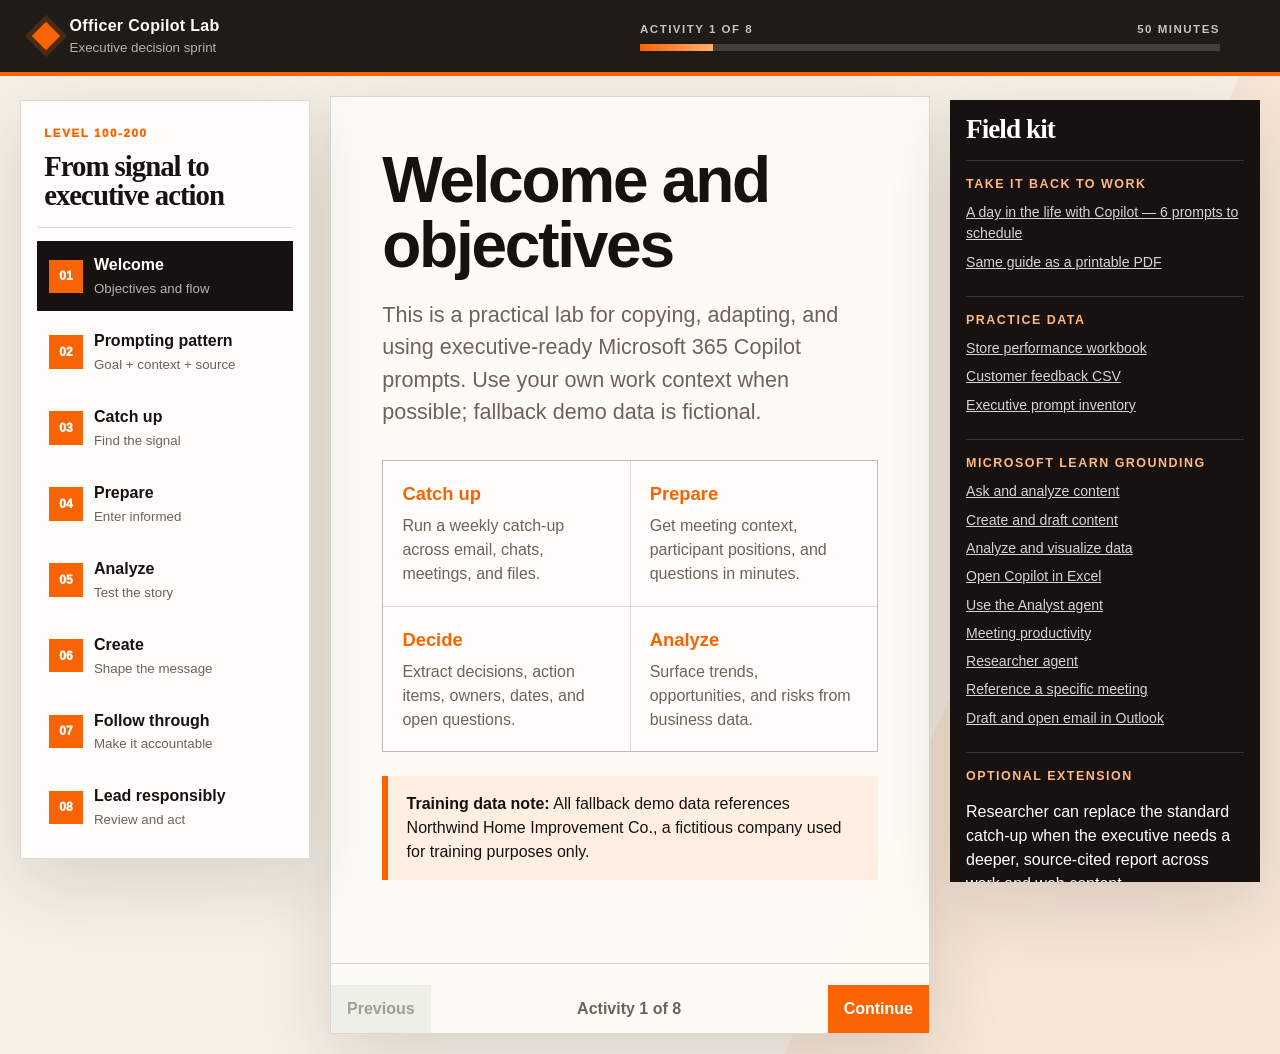
==== commit d70b956a: "Remove background grid lines Co-authored-by: Copilot <223556219+Copilot@users.noreply.github.com> Co" ====
--- a/index.html
+++ b/index.html
@@ -28,7 +28,6 @@
       color: var(--ink);
       background:
         linear-gradient(115deg, transparent 0 72%, rgba(249, 99, 2, 0.07) 72% 100%),
-        repeating-linear-gradient(0deg, transparent 0 31px, rgba(23, 18, 15, 0.035) 31px 32px),
         var(--cream);
       font-family: "Aptos", "Segoe UI", sans-serif;
       line-height: 1.5;
@@ -907,6 +906,11 @@
     <aside class="resources" aria-label="Workshop resources">
       <h2>Field kit</h2>
       <div class="resource-block">
+        <h3>Take it back to work</h3>
+        <a href="day-in-the-life.html">A day in the life with Copilot &mdash; 6 prompts to schedule</a>
+        <a href="assets/A-Day-in-the-Life-with-Copilot.pdf" download="A-Day-in-the-Life-with-Copilot.pdf">Same guide as a printable PDF</a>
+      </div>
+      <div class="resource-block">
         <h3>Practice data</h3>
         <a href="assets/Demo_Weekly_Store_Product_Performance.xlsx" download="Demo_Weekly_Store_Product_Performance.xlsx">Store performance workbook</a>
         <a href="assets/Demo_Customer_Feedback.csv" download>Customer feedback CSV</a>
